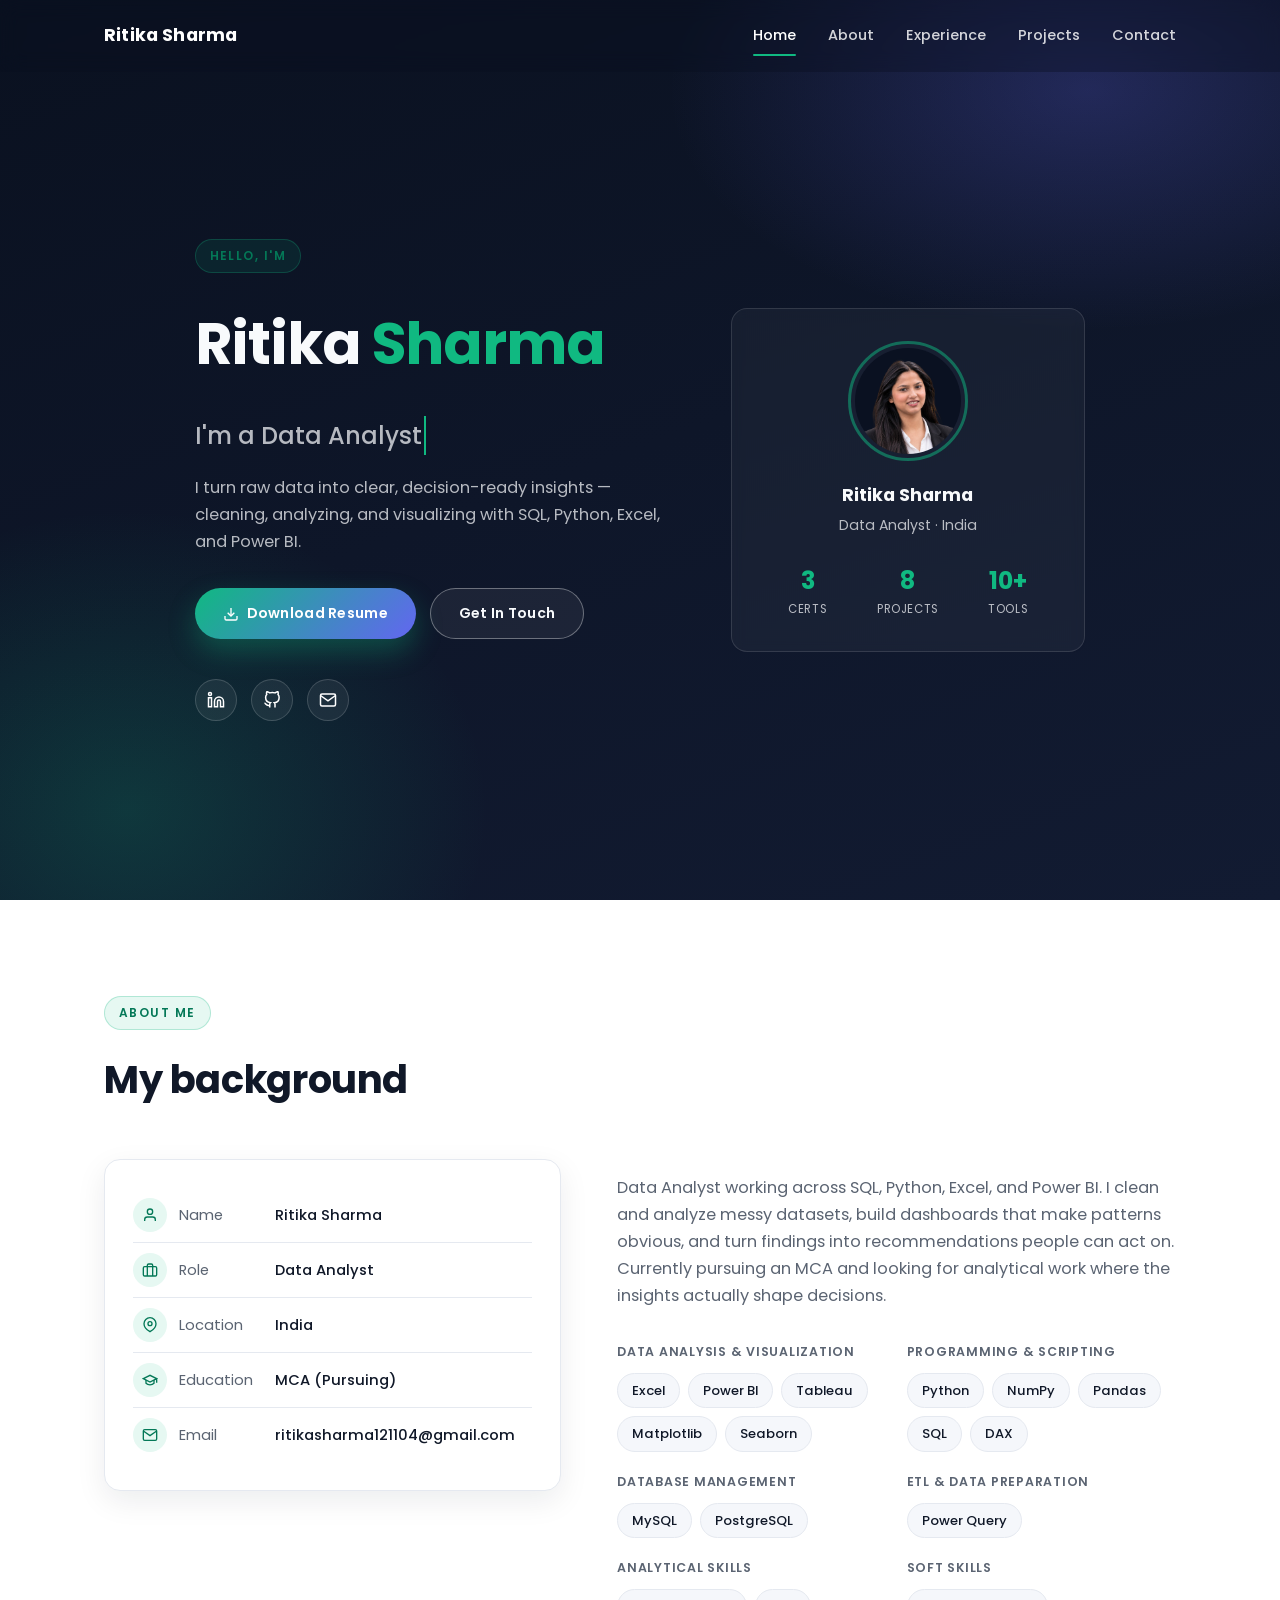
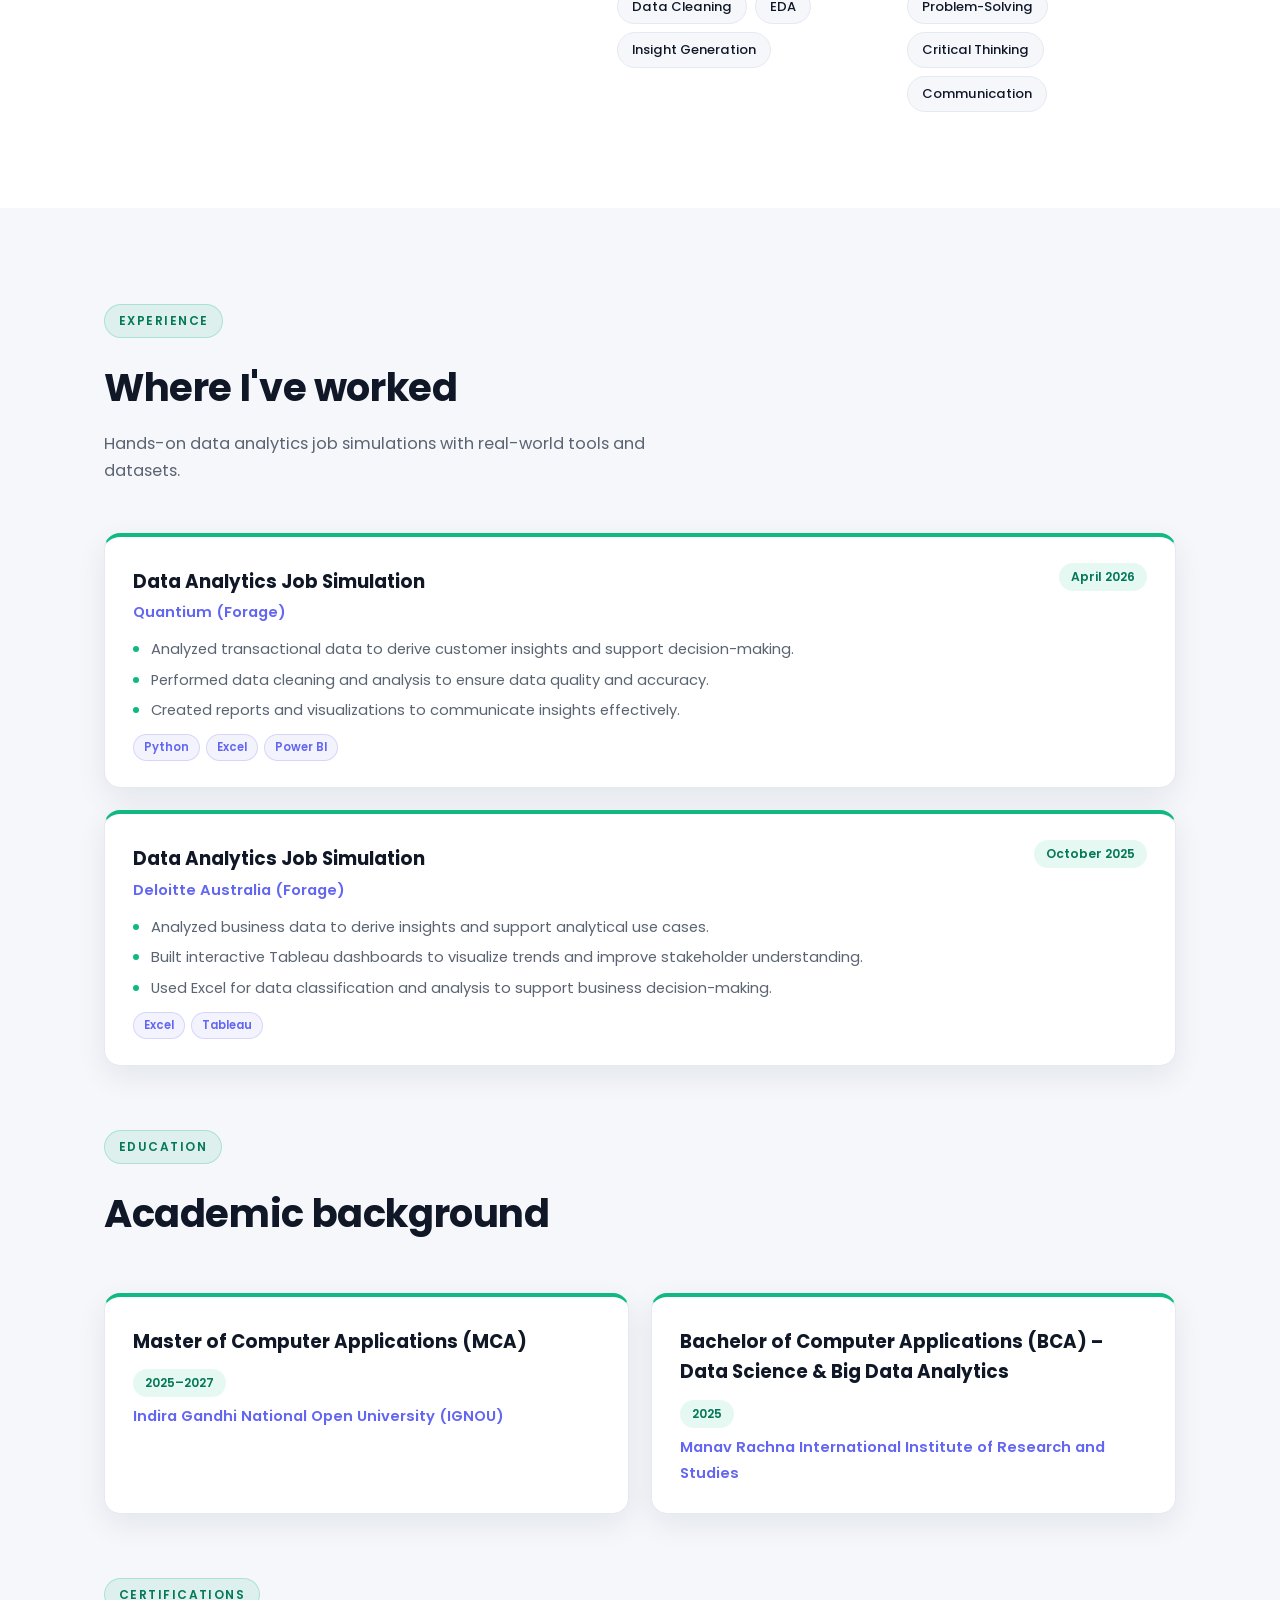
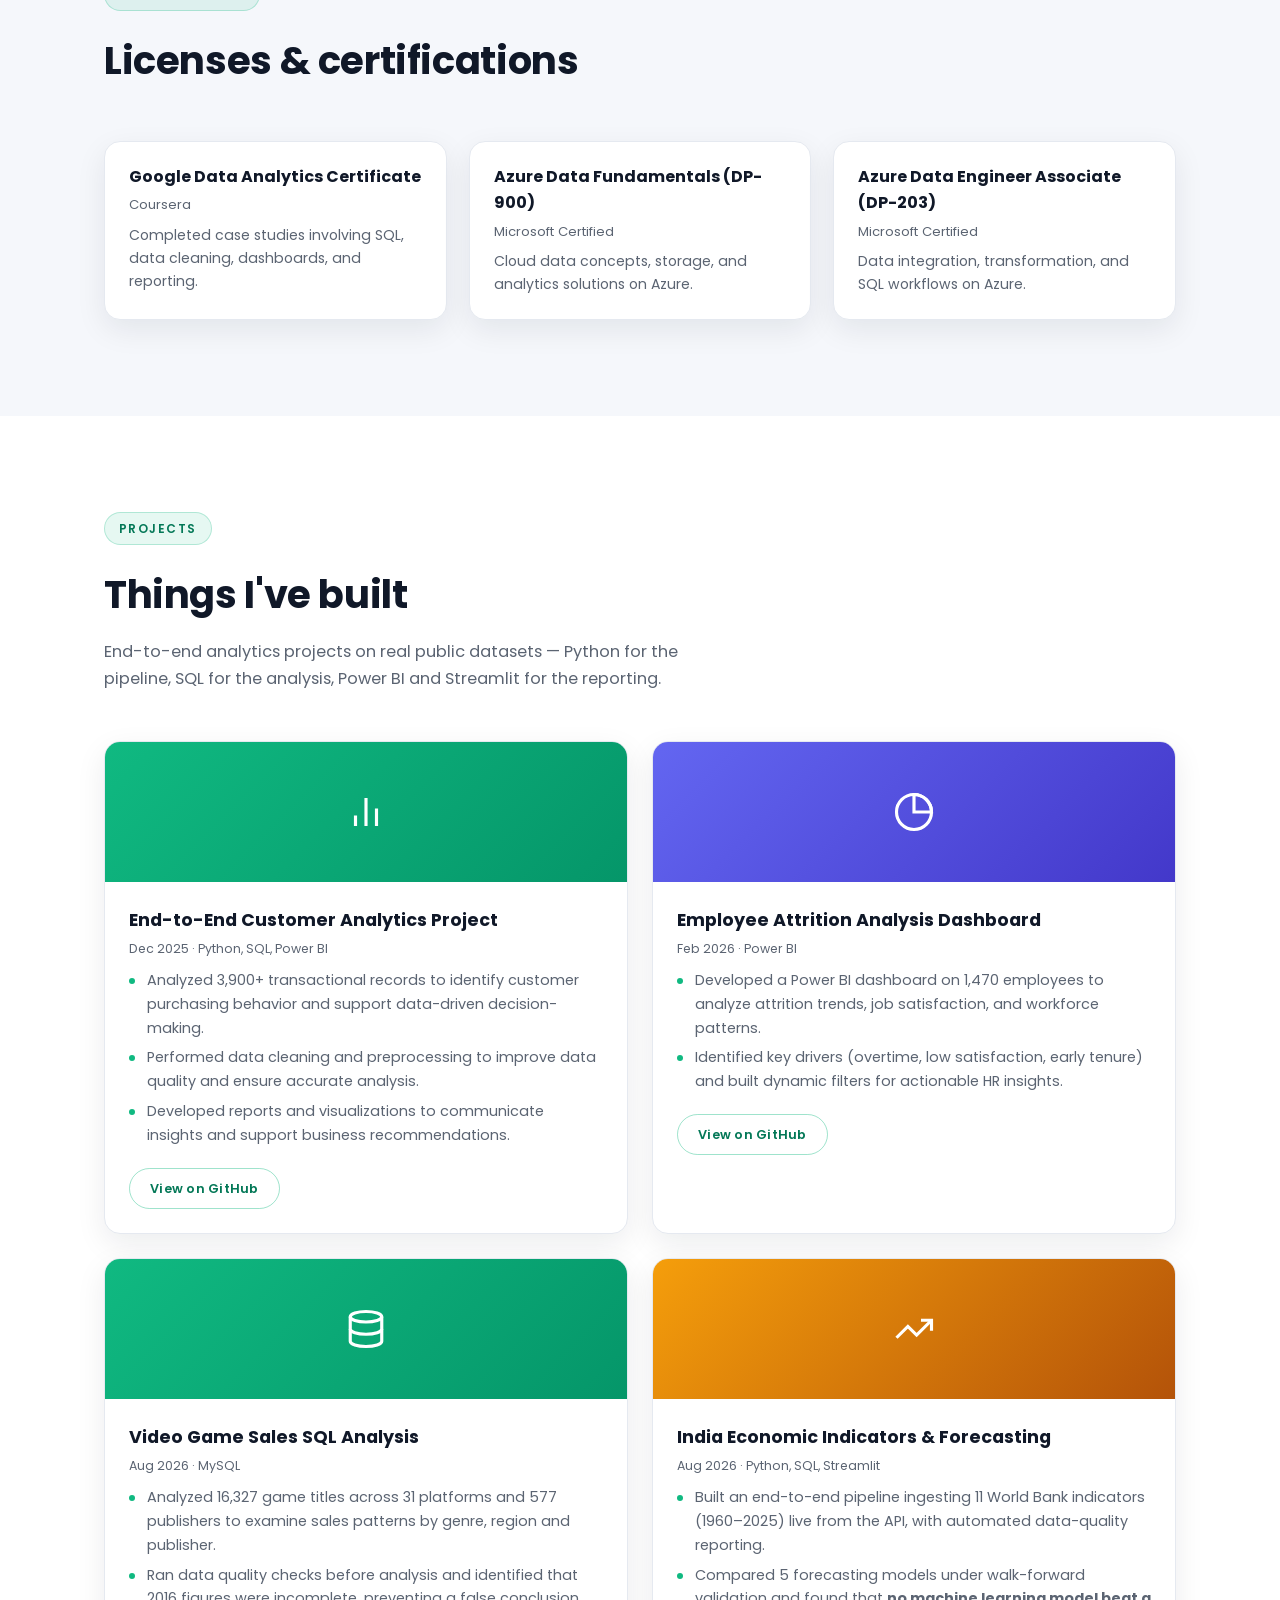
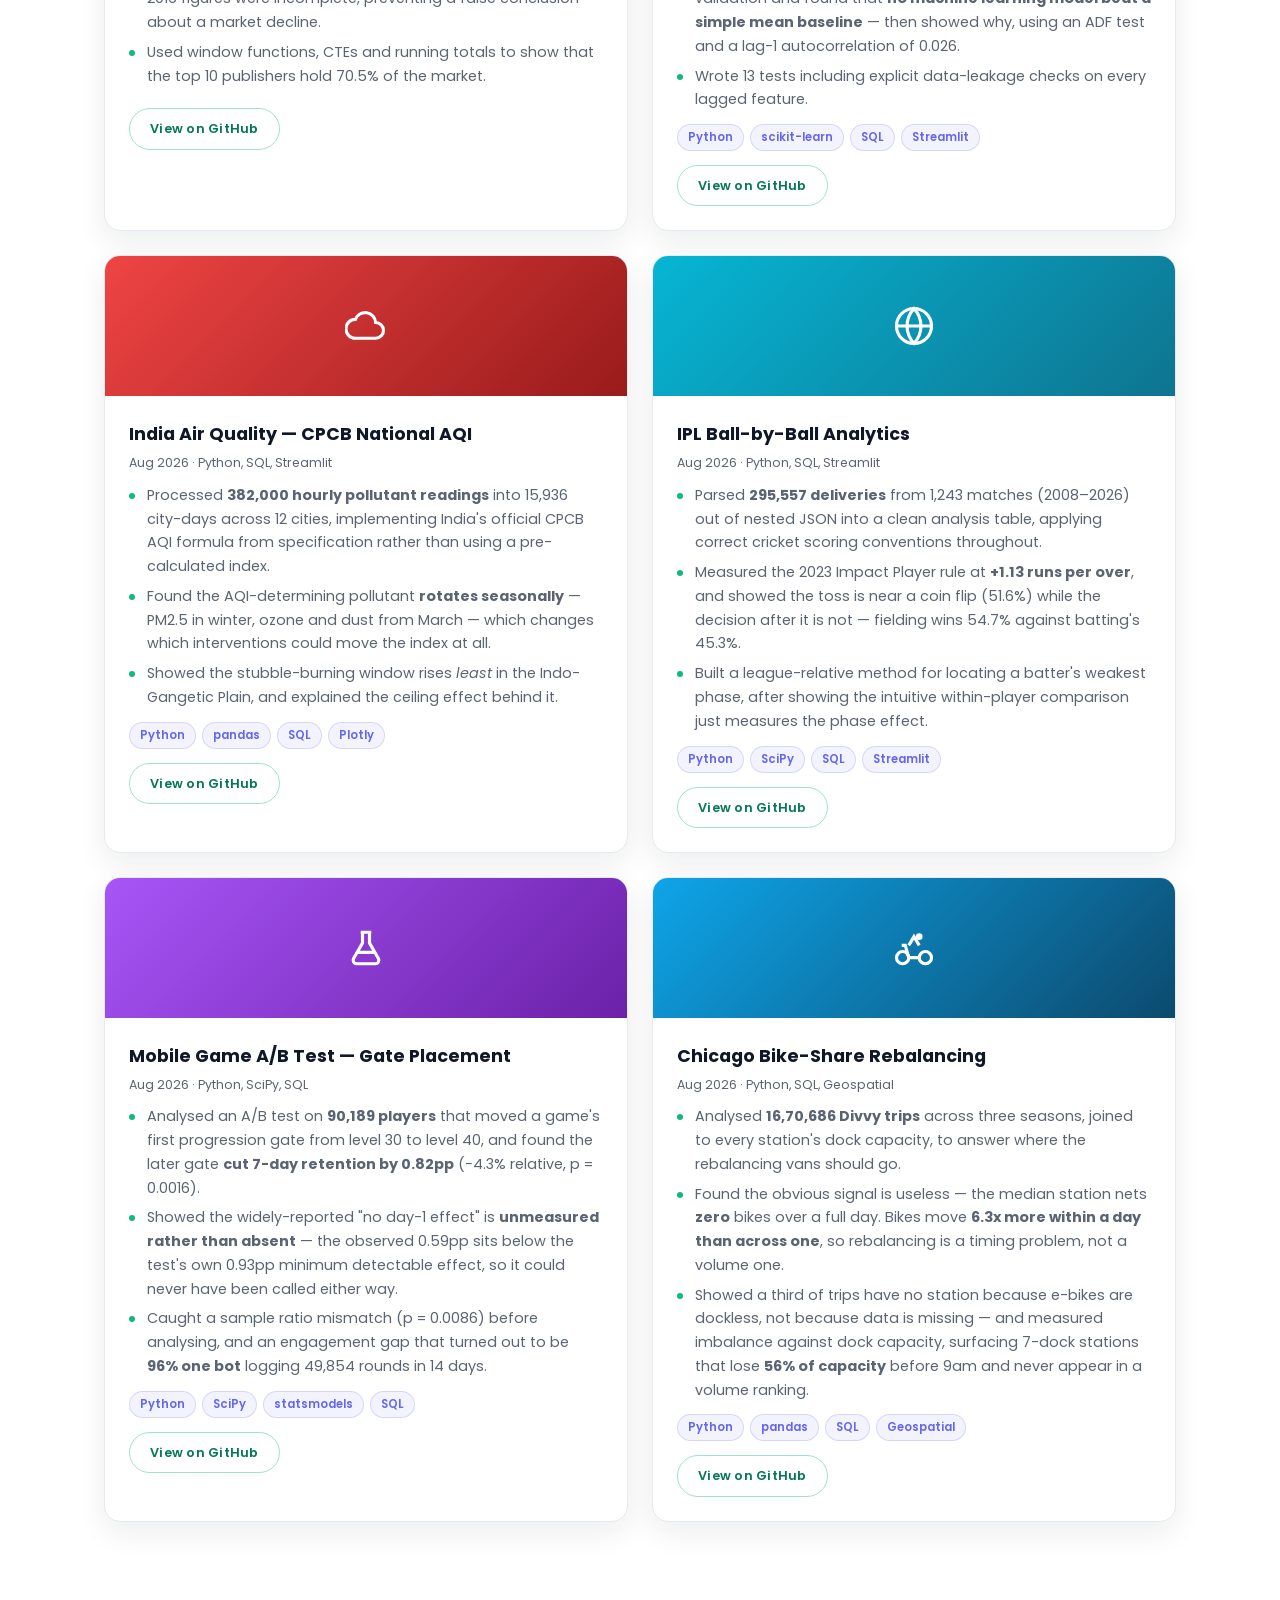
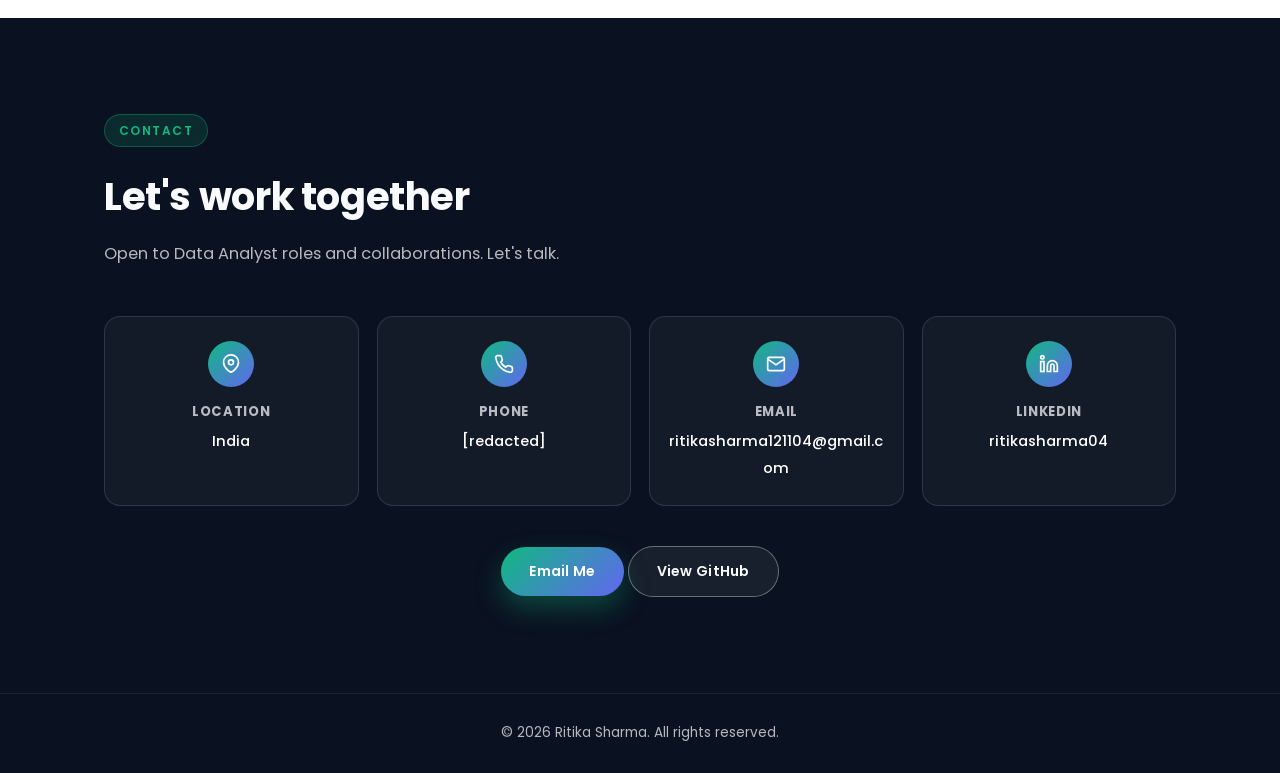
==== index.html @ 97f023b7 "Add A/B test and bike-share projects to the portfolio Adds project cards for the Cookie Cats gate A/" ====
<!DOCTYPE html>
<html lang="en">
<head>
  <meta charset="utf-8">
  <title>Ritika Sharma — Data Analyst</title>
  <meta name="viewport" content="width=device-width, initial-scale=1">
  <meta name="description" content="Ritika Sharma — Data Analyst working across SQL, Python, Power BI, DAX, and Excel. Turning raw data into decision-ready insights.">
  <link rel="preconnect" href="https://fonts.googleapis.com">
  <link href="https://fonts.googleapis.com/css?family=Poppins:400,500,600,700,800" rel="stylesheet">
  <link rel="stylesheet" href="css/main.css?v=4">
</head>
<body>

  <nav id="nav">
    <div class="wrap">
      <a href="#hero" class="logo">Ritika Sharma</a>
      <div class="nav-links">
        <a href="#hero">Home</a>
        <a href="#about">About</a>
        <a href="#experience">Experience</a>
        <a href="#projects">Projects</a>
        <a href="#contact">Contact</a>
      </div>
      <button class="nav-toggle" id="navToggle" aria-label="Toggle menu">
        <span></span><span></span><span></span>
      </button>
    </div>
  </nav>

  <main>
    <section id="hero">
      <div class="wrap hero-grid">
        <div>
          <span class="eyebrow">Hello, I'm</span>
          <h1 class="hero-name">Ritika <span>Sharma</span></h1>
          <p class="hero-role">I'm a <span id="heroRole">Data Analyst</span><span class="cursor">&nbsp;</span></p>
          <p class="hero-summary">I turn raw data into clear, decision-ready insights — cleaning, analyzing, and visualizing with SQL, Python, Excel, and Power BI.</p>
          <div class="hero-actions">
            <a href="Ritika_Sharma_Resume.pdf" class="btn btn-primary" download>
              <svg width="16" height="16" viewBox="0 0 24 24" fill="none" stroke="currentColor" stroke-width="2"><path d="M21 15v4a2 2 0 0 1-2 2H5a2 2 0 0 1-2-2v-4"/><polyline points="7 10 12 15 17 10"/><line x1="12" y1="15" x2="12" y2="3"/></svg>
              Download Resume
            </a>
            <a href="#contact" class="btn btn-ghost">Get In Touch</a>
          </div>
          <div class="hero-social">
            <a href="https://www.linkedin.com/in/ritikasharma04/" aria-label="LinkedIn" target="_blank" rel="noopener">
              <svg viewBox="0 0 24 24" fill="none" stroke="currentColor" stroke-width="2"><path d="M16 8a6 6 0 0 1 6 6v7h-4v-7a2 2 0 0 0-2-2 2 2 0 0 0-2 2v7h-4v-7a6 6 0 0 1 6-6z"/><rect x="2" y="9" width="4" height="12"/><circle cx="4" cy="4" r="2"/></svg>
            </a>
            <a href="https://github.com/Ritikasharma2004" aria-label="GitHub" target="_blank" rel="noopener">
              <svg viewBox="0 0 24 24" fill="none" stroke="currentColor" stroke-width="2"><path d="M9 19c-5 1.5-5-2.5-7-3m14 6v-3.87a3.37 3.37 0 0 0-.94-2.61c3.14-.35 6.44-1.54 6.44-7A5.44 5.44 0 0 0 20 4.77 5.07 5.07 0 0 0 19.91 1S18.73.65 16 2.48a13.38 13.38 0 0 0-7 0C6.27.65 5.09 1 5.09 1A5.07 5.07 0 0 0 5 4.77a5.44 5.44 0 0 0-1.5 3.78c0 5.42 3.3 6.61 6.44 7A3.37 3.37 0 0 0 9 18.13V22"/></svg>
            </a>
            <a href="mailto:ritikasharma121104@gmail.com" aria-label="Email">
              <svg viewBox="0 0 24 24" fill="none" stroke="currentColor" stroke-width="2"><path d="M4 4h16v16H4z" opacity="0"/><path d="M22 6c0-1.1-.9-2-2-2H4a2 2 0 0 0-2 2v12a2 2 0 0 0 2 2h16a2 2 0 0 0 2-2V6z"/><polyline points="22,6 12,13 2,6"/></svg>
            </a>
          </div>
        </div>

        <div class="hero-card reveal">
          <img src="images/ritika-profile.jpg" alt="Ritika Sharma" class="hero-avatar">
          <div style="text-align:center">
            <div style="font-weight:700; font-size:1.1rem">Ritika Sharma</div>
            <div style="color:var(--text-on-dark-muted); font-size:0.88rem; margin-top:4px">Data Analyst · India</div>
          </div>
          <div class="hero-stats">
            <div>
              <div class="num" data-count="3">0</div>
              <div class="label">Certs</div>
            </div>
            <div>
              <div class="num" data-count="8">0</div>
              <div class="label">Projects</div>
            </div>
            <div>
              <div class="num" data-count="10" data-suffix="+">0</div>
              <div class="label">Tools</div>
            </div>
          </div>
        </div>
      </div>
    </section>

    <section id="about">
      <div class="wrap">
        <div class="section-head reveal">
          <span class="eyebrow">About Me</span>
          <h2>My background</h2>
        </div>
        <div class="about-grid">
          <div class="about-card reveal">
            <div class="row">
              <span class="ico"><svg viewBox="0 0 24 24" fill="none" stroke="currentColor" stroke-width="2"><path d="M20 21v-2a4 4 0 0 0-4-4H8a4 4 0 0 0-4 4v2"/><circle cx="12" cy="7" r="4"/></svg></span>
              <span class="k">Name</span><span class="v">Ritika Sharma</span>
            </div>
            <div class="row">
              <span class="ico"><svg viewBox="0 0 24 24" fill="none" stroke="currentColor" stroke-width="2"><rect x="2" y="7" width="20" height="14" rx="2"/><path d="M16 21V5a2 2 0 0 0-2-2h-4a2 2 0 0 0-2 2v16"/></svg></span>
              <span class="k">Role</span><span class="v">Data Analyst</span>
            </div>
            <div class="row">
              <span class="ico"><svg viewBox="0 0 24 24" fill="none" stroke="currentColor" stroke-width="2"><path d="M21 10c0 7-9 12-9 12s-9-5-9-12a9 9 0 0 1 18 0z"/><circle cx="12" cy="10" r="3"/></svg></span>
              <span class="k">Location</span><span class="v">India</span>
            </div>
            <div class="row">
              <span class="ico"><svg viewBox="0 0 24 24" fill="none" stroke="currentColor" stroke-width="2"><path d="M22 10v6M2 10l10-5 10 5-10 5z"/><path d="M6 12v5c3 3 9 3 12 0v-5"/></svg></span>
              <span class="k">Education</span><span class="v">MCA (Pursuing)</span>
            </div>
            <div class="row">
              <span class="ico"><svg viewBox="0 0 24 24" fill="none" stroke="currentColor" stroke-width="2"><path d="M22 6c0-1.1-.9-2-2-2H4a2 2 0 0 0-2 2v12a2 2 0 0 0 2 2h16a2 2 0 0 0 2-2V6z"/><polyline points="22,6 12,13 2,6"/></svg></span>
              <span class="k">Email</span><span class="v">ritikasharma121104@gmail.com</span>
            </div>
          </div>

          <div class="reveal">
            <p class="about-bio">Data Analyst working across SQL, Python, Excel, and Power BI. I clean and analyze messy datasets, build dashboards that make patterns obvious, and turn findings into recommendations people can act on. Currently pursuing an MCA and looking for analytical work where the insights actually shape decisions.</p>

            <div class="skill-groups">
              <div class="skill-group">
                <h4>Data Analysis & Visualization</h4>
                <div class="chip-row">
                  <span class="chip">Excel</span><span class="chip">Power BI</span><span class="chip">Tableau</span><span class="chip">Matplotlib</span><span class="chip">Seaborn</span>
                </div>
              </div>
              <div class="skill-group">
                <h4>Programming & Scripting</h4>
                <div class="chip-row">
                  <span class="chip">Python</span><span class="chip">NumPy</span><span class="chip">Pandas</span><span class="chip">SQL</span><span class="chip">DAX</span>
                </div>
              </div>
              <div class="skill-group">
                <h4>Database Management</h4>
                <div class="chip-row">
                  <span class="chip">MySQL</span><span class="chip">PostgreSQL</span>
                </div>
              </div>
              <div class="skill-group">
                <h4>ETL & Data Preparation</h4>
                <div class="chip-row">
                  <span class="chip">Power Query</span>
                </div>
              </div>
              <div class="skill-group">
                <h4>Analytical Skills</h4>
                <div class="chip-row">
                  <span class="chip">Data Cleaning</span><span class="chip">EDA</span><span class="chip">Insight Generation</span>
                </div>
              </div>
              <div class="skill-group">
                <h4>Soft Skills</h4>
                <div class="chip-row">
                  <span class="chip">Problem-Solving</span><span class="chip">Critical Thinking</span><span class="chip">Communication</span>
                </div>
              </div>
            </div>
          </div>
        </div>
      </div>
    </section>

    <section id="experience" class="section-alt">
      <div class="wrap">
        <div class="section-head reveal">
          <span class="eyebrow">Experience</span>
          <h2>Where I've worked</h2>
          <p>Hands-on data analytics job simulations with real-world tools and datasets.</p>
        </div>
        <div class="timeline">
          <div class="tl-card reveal">
            <div class="tl-top">
              <div>
                <h3>Data Analytics Job Simulation</h3>
                <span class="org">Quantium (Forage)</span>
              </div>
              <span class="tl-date">April 2026</span>
            </div>
            <ul>
              <li>Analyzed transactional data to derive customer insights and support decision-making.</li>
              <li>Performed data cleaning and analysis to ensure data quality and accuracy.</li>
              <li>Created reports and visualizations to communicate insights effectively.</li>
            </ul>
            <div class="tag-row"><span class="tag">Python</span><span class="tag">Excel</span><span class="tag">Power BI</span></div>
          </div>

          <div class="tl-card reveal">
            <div class="tl-top">
              <div>
                <h3>Data Analytics Job Simulation</h3>
                <span class="org">Deloitte Australia (Forage)</span>
              </div>
              <span class="tl-date">October 2025</span>
            </div>
            <ul>
              <li>Analyzed business data to derive insights and support analytical use cases.</li>
              <li>Built interactive Tableau dashboards to visualize trends and improve stakeholder understanding.</li>
              <li>Used Excel for data classification and analysis to support business decision-making.</li>
            </ul>
            <div class="tag-row"><span class="tag">Excel</span><span class="tag">Tableau</span></div>
          </div>
        </div>

        <div class="section-head reveal" style="margin-top:64px">
          <span class="eyebrow">Education</span>
          <h2>Academic background</h2>
        </div>
        <div class="two-col">
          <div class="tl-card reveal">
            <div class="tl-top">
              <h3>Master of Computer Applications (MCA)</h3>
              <span class="tl-date">2025–2027</span>
            </div>
            <span class="org">Indira Gandhi National Open University (IGNOU)</span>
          </div>
          <div class="tl-card reveal">
            <div class="tl-top">
              <h3>Bachelor of Computer Applications (BCA) – Data Science &amp; Big Data Analytics</h3>
              <span class="tl-date">2025</span>
            </div>
            <span class="org">Manav Rachna International Institute of Research and Studies</span>
          </div>
        </div>

        <div class="section-head reveal" style="margin-top:64px">
          <span class="eyebrow">Certifications</span>
          <h2>Licenses & certifications</h2>
        </div>
        <div class="two-col" style="grid-template-columns:repeat(3,1fr)">
          <div class="cert-card reveal">
            <h4>Google Data Analytics Certificate</h4>
            <span class="org">Coursera</span>
            <p>Completed case studies involving SQL, data cleaning, dashboards, and reporting.</p>
          </div>
          <div class="cert-card reveal">
            <h4>Azure Data Fundamentals (DP-900)</h4>
            <span class="org">Microsoft Certified</span>
            <p>Cloud data concepts, storage, and analytics solutions on Azure.</p>
          </div>
          <div class="cert-card reveal">
            <h4>Azure Data Engineer Associate (DP-203)</h4>
            <span class="org">Microsoft Certified</span>
            <p>Data integration, transformation, and SQL workflows on Azure.</p>
          </div>
        </div>
      </div>
    </section>

    <section id="projects">
      <div class="wrap">
        <div class="section-head reveal">
          <span class="eyebrow">Projects</span>
          <h2>Things I've built</h2>
          <p>End-to-end analytics projects on real public datasets — Python for the pipeline, SQL for the analysis, Power BI and Streamlit for the reporting.</p>
        </div>
        <div class="project-grid">
          <div class="project-card reveal">
            <div class="project-banner a">
              <svg viewBox="0 0 24 24" fill="none" stroke="currentColor" stroke-width="1.8"><line x1="18" y1="20" x2="18" y2="10"/><line x1="12" y1="20" x2="12" y2="4"/><line x1="6" y1="20" x2="6" y2="14"/></svg>
            </div>
            <div class="project-body">
              <h3>End-to-End Customer Analytics Project</h3>
              <span class="project-date">Dec 2025 · Python, SQL, Power BI</span>
              <ul>
                <li>Analyzed 3,900+ transactional records to identify customer purchasing behavior and support data-driven decision-making.</li>
                <li>Performed data cleaning and preprocessing to improve data quality and ensure accurate analysis.</li>
                <li>Developed reports and visualizations to communicate insights and support business recommendations.</li>
              </ul>
              <a href="https://github.com/Ritikasharma2004/customer_behavior_analysis" class="btn btn-outline" target="_blank" rel="noopener">View on GitHub</a>
            </div>
          </div>

          <div class="project-card reveal">
            <div class="project-banner b">
              <svg viewBox="0 0 24 24" fill="none" stroke="currentColor" stroke-width="1.8"><circle cx="12" cy="12" r="10"/><path d="M12 2a10 10 0 0 1 10 10H12z"/></svg>
            </div>
            <div class="project-body">
              <h3>Employee Attrition Analysis Dashboard</h3>
              <span class="project-date">Feb 2026 · Power BI</span>
              <ul>
                <li>Developed a Power BI dashboard on 1,470 employees to analyze attrition trends, job satisfaction, and workforce patterns.</li>
                <li>Identified key drivers (overtime, low satisfaction, early tenure) and built dynamic filters for actionable HR insights.</li>
              </ul>
              <a href="https://github.com/Ritikasharma2004" class="btn btn-outline" target="_blank" rel="noopener">View on GitHub</a>
            </div>
          </div>

          <div class="project-card reveal">
            <div class="project-banner a">
              <svg viewBox="0 0 24 24" fill="none" stroke="currentColor" stroke-width="1.8"><ellipse cx="12" cy="5" rx="9" ry="3"/><path d="M21 12c0 1.66-4 3-9 3s-9-1.34-9-3"/><path d="M3 5v14c0 1.66 4 3 9 3s9-1.34 9-3V5"/></svg>
            </div>
            <div class="project-body">
              <h3>Video Game Sales SQL Analysis</h3>
              <span class="project-date">Aug 2026 · MySQL</span>
              <ul>
                <li>Analyzed 16,327 game titles across 31 platforms and 577 publishers to examine sales patterns by genre, region and publisher.</li>
                <li>Ran data quality checks before analysis and identified that 2016 figures were incomplete, preventing a false conclusion about a market decline.</li>
                <li>Used window functions, CTEs and running totals to show that the top 10 publishers hold 70.5% of the market.</li>
              </ul>
              <a href="https://github.com/Ritikasharma2004/vgsales-sql-analysis" class="btn btn-outline" target="_blank" rel="noopener">View on GitHub</a>
            </div>
          </div>

          <div class="project-card reveal">
            <div class="project-banner c">
              <svg viewBox="0 0 24 24" fill="none" stroke="currentColor" stroke-width="1.8"><polyline points="22 7 13.5 15.5 8.5 10.5 2 17"/><polyline points="16 7 22 7 22 13"/></svg>
            </div>
            <div class="project-body">
              <h3>India Economic Indicators &amp; Forecasting</h3>
              <span class="project-date">Aug 2026 · Python, SQL, Streamlit</span>
              <ul>
                <li>Built an end-to-end pipeline ingesting 11 World Bank indicators (1960–2025) live from the API, with automated data-quality reporting.</li>
                <li>Compared 5 forecasting models under walk-forward validation and found that <strong>no machine learning model beat a simple mean baseline</strong> — then showed why, using an ADF test and a lag-1 autocorrelation of 0.026.</li>
                <li>Wrote 13 tests including explicit data-leakage checks on every lagged feature.</li>
              </ul>
              <div class="tag-row"><span class="tag">Python</span><span class="tag">scikit-learn</span><span class="tag">SQL</span><span class="tag">Streamlit</span></div>
              <a href="https://github.com/Ritikasharma2004/india-economic-indicators" class="btn btn-outline" target="_blank" rel="noopener">View on GitHub</a>
            </div>
          </div>

          <div class="project-card reveal">
            <div class="project-banner d">
              <svg viewBox="0 0 24 24" fill="none" stroke="currentColor" stroke-width="1.8"><path d="M17.5 19a4.5 4.5 0 0 0 0-9 6 6 0 0 0-11.6-1.8A4 4 0 0 0 6 19z"/><line x1="8" y1="22" x2="8" y2="22.01"/><line x1="12" y1="22" x2="12" y2="22.01"/><line x1="16" y1="22" x2="16" y2="22.01"/></svg>
            </div>
            <div class="project-body">
              <h3>India Air Quality — CPCB National AQI</h3>
              <span class="project-date">Aug 2026 · Python, SQL, Streamlit</span>
              <ul>
                <li>Processed <strong>382,000 hourly pollutant readings</strong> into 15,936 city-days across 12 cities, implementing India's official CPCB AQI formula from specification rather than using a pre-calculated index.</li>
                <li>Found the AQI-determining pollutant <strong>rotates seasonally</strong> — PM2.5 in winter, ozone and dust from March — which changes which interventions could move the index at all.</li>
                <li>Showed the stubble-burning window rises <em>least</em> in the Indo-Gangetic Plain, and explained the ceiling effect behind it.</li>
              </ul>
              <div class="tag-row"><span class="tag">Python</span><span class="tag">pandas</span><span class="tag">SQL</span><span class="tag">Plotly</span></div>
              <a href="https://github.com/Ritikasharma2004/india-air-quality" class="btn btn-outline" target="_blank" rel="noopener">View on GitHub</a>
            </div>
          </div>

          <div class="project-card reveal">
            <div class="project-banner e">
              <svg viewBox="0 0 24 24" fill="none" stroke="currentColor" stroke-width="1.8"><circle cx="12" cy="12" r="10"/><path d="M2 12h20M12 2a15.3 15.3 0 0 1 4 10 15.3 15.3 0 0 1-4 10 15.3 15.3 0 0 1-4-10 15.3 15.3 0 0 1 4-10z"/></svg>
            </div>
            <div class="project-body">
              <h3>IPL Ball-by-Ball Analytics</h3>
              <span class="project-date">Aug 2026 · Python, SQL, Streamlit</span>
              <ul>
                <li>Parsed <strong>295,557 deliveries</strong> from 1,243 matches (2008–2026) out of nested JSON into a clean analysis table, applying correct cricket scoring conventions throughout.</li>
                <li>Measured the 2023 Impact Player rule at <strong>+1.13 runs per over</strong>, and showed the toss is near a coin flip (51.6%) while the decision after it is not — fielding wins 54.7% against batting's 45.3%.</li>
                <li>Built a league-relative method for locating a batter's weakest phase, after showing the intuitive within-player comparison just measures the phase effect.</li>
              </ul>
              <div class="tag-row"><span class="tag">Python</span><span class="tag">SciPy</span><span class="tag">SQL</span><span class="tag">Streamlit</span></div>
              <a href="https://github.com/Ritikasharma2004/ipl-analytics" class="btn btn-outline" target="_blank" rel="noopener">View on GitHub</a>
            </div>
          </div>

          <div class="project-card reveal">
            <div class="project-banner f">
              <svg viewBox="0 0 24 24" fill="none" stroke="currentColor" stroke-width="1.8"><path d="M9 3h6"/><path d="M10 3v6.2L4.9 18a2 2 0 0 0 1.7 3h10.8a2 2 0 0 0 1.7-3L14 9.2V3"/><path d="M7.2 14.5h9.6"/></svg>
            </div>
            <div class="project-body">
              <h3>Mobile Game A/B Test — Gate Placement</h3>
              <span class="project-date">Aug 2026 · Python, SciPy, SQL</span>
              <ul>
                <li>Analysed an A/B test on <strong>90,189 players</strong> that moved a game's first progression gate from level 30 to level 40, and found the later gate <strong>cut 7-day retention by 0.82pp</strong> (−4.3% relative, p = 0.0016).</li>
                <li>Showed the widely-reported "no day-1 effect" is <strong>unmeasured rather than absent</strong> — the observed 0.59pp sits below the test's own 0.93pp minimum detectable effect, so it could never have been called either way.</li>
                <li>Caught a sample ratio mismatch (p = 0.0086) before analysing, and an engagement gap that turned out to be <strong>96% one bot</strong> logging 49,854 rounds in 14 days.</li>
              </ul>
              <div class="tag-row"><span class="tag">Python</span><span class="tag">SciPy</span><span class="tag">statsmodels</span><span class="tag">SQL</span></div>
              <a href="https://github.com/Ritikasharma2004/mobile-game-ab-test" class="btn btn-outline" target="_blank" rel="noopener">View on GitHub</a>
            </div>
          </div>

          <div class="project-card reveal">
            <div class="project-banner g">
              <svg viewBox="0 0 24 24" fill="none" stroke="currentColor" stroke-width="1.8"><circle cx="5.5" cy="17.5" r="3.5"/><circle cx="18.5" cy="17.5" r="3.5"/><path d="M15 17.5h-6l-2-7h-2"/><path d="M9 10.5l3-5 3 5"/><circle cx="15" cy="5.5" r="1"/></svg>
            </div>
            <div class="project-body">
              <h3>Chicago Bike-Share Rebalancing</h3>
              <span class="project-date">Aug 2026 &middot; Python, SQL, Geospatial</span>
              <ul>
                <li>Analysed <strong>16,70,686 Divvy trips</strong> across three seasons, joined to every station's dock capacity, to answer where the rebalancing vans should go.</li>
                <li>Found the obvious signal is useless — the median station nets <strong>zero</strong> bikes over a full day. Bikes move <strong>6.3x more within a day than across one</strong>, so rebalancing is a timing problem, not a volume one.</li>
                <li>Showed a third of trips have no station because e-bikes are dockless, not because data is missing — and measured imbalance against dock capacity, surfacing 7-dock stations that lose <strong>56% of capacity</strong> before 9am and never appear in a volume ranking.</li>
              </ul>
              <div class="tag-row"><span class="tag">Python</span><span class="tag">pandas</span><span class="tag">SQL</span><span class="tag">Geospatial</span></div>
              <a href="https://github.com/Ritikasharma2004/chicago-bike-rebalancing" class="btn btn-outline" target="_blank" rel="noopener">View on GitHub</a>
            </div>
          </div>
        </div>
      </div>
    </section>

    <section id="contact">
      <div class="wrap">
        <div class="section-head reveal">
          <span class="eyebrow">Contact</span>
          <h2>Let's work together</h2>
          <p>Open to Data Analyst roles and collaborations. Let's talk.</p>
        </div>
        <div class="contact-grid">
          <div class="contact-card reveal">
            <div class="ico"><svg viewBox="0 0 24 24" fill="none" stroke="currentColor" stroke-width="2"><path d="M21 10c0 7-9 12-9 12s-9-5-9-12a9 9 0 0 1 18 0z"/><circle cx="12" cy="10" r="3"/></svg></div>
            <h4>Location</h4>
            <span class="val">India</span>
          </div>
          <div class="contact-card reveal">
            <div class="ico"><svg viewBox="0 0 24 24" fill="none" stroke="currentColor" stroke-width="2"><path d="M22 16.92v3a2 2 0 0 1-2.18 2 19.79 19.79 0 0 1-8.63-3.07 19.5 19.5 0 0 1-6-6 19.79 19.79 0 0 1-3.07-8.67A2 2 0 0 1 4.11 2h3a2 2 0 0 1 2 1.72c.127.96.361 1.903.7 2.81a2 2 0 0 1-.45 2.11L8.09 9.91a16 16 0 0 0 6 6l1.27-1.27a2 2 0 0 1 2.11-.45c.907.339 1.85.573 2.81.7A2 2 0 0 1 22 16.92z"/></svg></div>
            <h4>Phone</h4>
            <a href="mailto:ritikasharma121104@gmail.com" class="val">[redacted]</a>
          </div>
          <div class="contact-card reveal">
            <div class="ico"><svg viewBox="0 0 24 24" fill="none" stroke="currentColor" stroke-width="2"><path d="M22 6c0-1.1-.9-2-2-2H4a2 2 0 0 0-2 2v12a2 2 0 0 0 2 2h16a2 2 0 0 0 2-2V6z"/><polyline points="22,6 12,13 2,6"/></svg></div>
            <h4>Email</h4>
            <a href="mailto:ritikasharma121104@gmail.com" class="val">ritikasharma121104@gmail.com</a>
          </div>
          <div class="contact-card reveal">
            <div class="ico"><svg viewBox="0 0 24 24" fill="none" stroke="currentColor" stroke-width="2"><path d="M16 8a6 6 0 0 1 6 6v7h-4v-7a2 2 0 0 0-2-2 2 2 0 0 0-2 2v7h-4v-7a6 6 0 0 1 6-6z"/><rect x="2" y="9" width="4" height="12"/><circle cx="4" cy="4" r="2"/></svg></div>
            <h4>LinkedIn</h4>
            <a href="https://www.linkedin.com/in/ritikasharma04/" class="val" target="_blank" rel="noopener">ritikasharma04</a>
          </div>
        </div>
        <div class="contact-cta reveal">
          <a href="mailto:ritikasharma121104@gmail.com" class="btn btn-primary">Email Me</a>
          <a href="https://github.com/Ritikasharma2004" class="btn btn-ghost" target="_blank" rel="noopener">View GitHub</a>
        </div>
      </div>
    </section>
  </main>

  <footer>
    <div class="wrap">© <span id="year"></span> Ritika Sharma. All rights reserved.</div>
  </footer>

  <script>document.getElementById('year').textContent = new Date().getFullYear();</script>
  <script src="js/site.js?v=4"></script>
</body>
</html>
---- css/main.css ----
/* Ritika Sharma — Portfolio (new build) */

:root {
  --bg: #ffffff;
  --bg-alt: #f5f7fb;
  --bg-dark: #0a1120;
  --bg-dark-2: #121b32;
  --text: #101828;
  --text-muted: #5b6472;
  --text-on-dark: #f8fafc;
  --text-on-dark-muted: rgba(248, 250, 252, 0.72);
  --accent: #10b981;
  --accent-ink: #047857;
  --accent-2: #6366f1;
  --border: #e5e9f0;
  --border-dark: rgba(248, 250, 252, 0.12);
  --radius: 16px;
  --shadow: 0 10px 30px rgba(16, 24, 40, 0.08);
  --shadow-lg: 0 20px 50px rgba(16, 24, 40, 0.14);
  --maxw: 1120px;
}

* { box-sizing: border-box; }

html { scroll-behavior: smooth; }

body {
  margin: 0;
  font-family: 'Poppins', 'Segoe UI', sans-serif;
  color: var(--text);
  background: var(--bg);
  line-height: 1.65;
  -webkit-font-smoothing: antialiased;
}

img { max-width: 100%; display: block; }

a { color: inherit; text-decoration: none; }

ul { margin: 0; padding: 0; list-style: none; }

.wrap {
  max-width: var(--maxw);
  margin: 0 auto;
  padding: 0 24px;
}

section { padding: 96px 0; }

.section-alt { background: var(--bg-alt); }

.eyebrow {
  display: inline-block;
  font-size: 0.75rem;
  font-weight: 600;
  letter-spacing: 0.12em;
  text-transform: uppercase;
  color: var(--accent-ink);
  background: rgba(16, 185, 129, 0.1);
  border: 1px solid rgba(16, 185, 129, 0.25);
  padding: 6px 14px;
  border-radius: 50px;
  margin-bottom: 18px;
}

.section-head {
  max-width: 620px;
  margin-bottom: 48px;
}
.section-head h2 {
  font-size: clamp(1.8rem, 3vw, 2.4rem);
  font-weight: 700;
  margin: 0 0 12px;
  letter-spacing: -0.01em;
}
.section-head p {
  color: var(--text-muted);
  margin: 0;
  font-size: 1.02rem;
}

/* ---------- Buttons ---------- */

.btn {
  display: inline-flex;
  align-items: center;
  gap: 8px;
  padding: 13px 28px;
  border-radius: 50px;
  font-weight: 600;
  font-size: 0.88rem;
  letter-spacing: 0.02em;
  border: none;
  cursor: pointer;
  transition: transform 0.2s ease, box-shadow 0.2s ease, background 0.2s ease;
}
.btn-primary {
  background: linear-gradient(135deg, var(--accent), var(--accent-2));
  color: #fff;
  box-shadow: 0 12px 28px rgba(16, 185, 129, 0.32);
}
.btn-primary:hover { transform: translateY(-3px); box-shadow: 0 16px 34px rgba(16, 185, 129, 0.42); }

.btn-ghost {
  background: rgba(255, 255, 255, 0.06);
  color: var(--text-on-dark);
  border: 1.5px solid rgba(255, 255, 255, 0.35);
}
.btn-ghost:hover { background: rgba(255, 255, 255, 0.14); transform: translateY(-3px); }

.btn-outline {
  background: transparent;
  color: var(--accent-ink);
  border: 1.5px solid rgba(16, 185, 129, 0.4);
}
.btn-outline:hover { background: rgba(16, 185, 129, 0.08); transform: translateY(-3px); }

/* ---------- Nav ---------- */

#nav {
  position: fixed;
  top: 0; left: 0; right: 0;
  z-index: 100;
  background: rgba(10, 17, 32, 0.35);
  backdrop-filter: blur(10px);
  transition: background 0.3s ease, box-shadow 0.3s ease, padding 0.3s ease;
  padding: 20px 0;
}
#nav.scrolled {
  background: rgba(10, 17, 32, 0.92);
  box-shadow: 0 6px 24px rgba(0,0,0,0.25);
  padding: 12px 0;
}
#nav .wrap {
  display: flex;
  align-items: center;
  justify-content: space-between;
}
.logo {
  font-weight: 700;
  font-size: 1.1rem;
  color: #fff;
  letter-spacing: 0.01em;
}
.nav-links {
  display: flex;
  gap: 32px;
}
.nav-links a {
  color: rgba(255, 255, 255, 0.82);
  font-size: 0.9rem;
  font-weight: 500;
  position: relative;
  padding: 4px 0;
}
.nav-links a.active,
.nav-links a:hover { color: #fff; }
.nav-links a.active::after {
  content: "";
  position: absolute;
  left: 0; right: 0; bottom: -4px;
  height: 2px;
  background: var(--accent);
  border-radius: 2px;
}
.nav-toggle {
  display: none;
  flex-direction: column;
  gap: 5px;
  background: none;
  border: none;
  cursor: pointer;
  padding: 6px;
}
.nav-toggle span {
  width: 22px; height: 2px;
  background: #fff;
  border-radius: 2px;
}

/* ---------- Hero ---------- */

#hero {
  position: relative;
  min-height: 100vh;
  display: flex;
  align-items: center;
  padding: 140px 0 80px;
  background:
    radial-gradient(700px 400px at 85% 10%, rgba(99, 102, 241, 0.25), transparent 60%),
    radial-gradient(600px 500px at 10% 90%, rgba(16, 185, 129, 0.2), transparent 60%),
    linear-gradient(160deg, var(--bg-dark), var(--bg-dark-2));
  color: var(--text-on-dark);
  overflow: hidden;
}
.hero-grid {
  display: grid;
  grid-template-columns: 1.15fr 0.85fr;
  gap: 56px;
  align-items: center;
}
.hero-name {
  font-size: clamp(2.4rem, 5vw, 3.6rem);
  font-weight: 700;
  margin: 6px 0 8px;
  letter-spacing: -0.02em;
}
.hero-name span {
  color: var(--accent);
}
.hero-role {
  font-size: clamp(1.1rem, 2vw, 1.5rem);
  font-weight: 500;
  color: var(--text-on-dark-muted);
  min-height: 1.6em;
  margin-bottom: 20px;
}
.hero-role .cursor {
  display: inline-block;
  width: 2px;
  background: var(--accent);
  margin-left: 2px;
  animation: blink 1s steps(1) infinite;
}
@keyframes blink { 50% { opacity: 0; } }

.hero-summary {
  color: var(--text-on-dark-muted);
  max-width: 480px;
  margin-bottom: 32px;
  font-size: 1.02rem;
}
.hero-actions {
  display: flex;
  gap: 14px;
  flex-wrap: wrap;
  margin-bottom: 40px;
}
.hero-social {
  display: flex;
  gap: 14px;
}
.hero-social a {
  width: 42px; height: 42px;
  display: flex; align-items: center; justify-content: center;
  border-radius: 50%;
  background: rgba(255, 255, 255, 0.06);
  border: 1px solid rgba(255, 255, 255, 0.16);
  color: #fff;
  transition: all 0.2s ease;
}
.hero-social a:hover {
  background: var(--accent);
  border-color: var(--accent);
  transform: translateY(-3px);
}
.hero-social svg { width: 18px; height: 18px; }

.hero-card {
  background: rgba(255, 255, 255, 0.04);
  border: 1px solid rgba(255, 255, 255, 0.12);
  border-radius: var(--radius);
  padding: 32px;
  backdrop-filter: blur(6px);
}
.hero-avatar {
  width: 120px; height: 120px;
  border-radius: 50%;
  margin: 0 auto 20px;
  border: 3px solid rgba(16, 185, 129, 0.5);
  padding: 4px;
}
.hero-stats {
  display: grid;
  grid-template-columns: repeat(3, 1fr);
  gap: 12px;
  margin-top: 24px;
  text-align: center;
}
.hero-stats .num {
  font-size: 1.5rem;
  font-weight: 700;
  color: var(--accent);
}
.hero-stats .label {
  font-size: 0.72rem;
  color: var(--text-on-dark-muted);
  text-transform: uppercase;
  letter-spacing: 0.05em;
}

/* ---------- About ---------- */

.about-grid {
  display: grid;
  grid-template-columns: 0.9fr 1.1fr;
  gap: 56px;
  align-items: start;
}
.about-card {
  background: #fff;
  border: 1px solid var(--border);
  border-radius: var(--radius);
  padding: 28px;
  box-shadow: var(--shadow);
}
.about-card .row {
  display: flex;
  align-items: center;
  gap: 12px;
  padding: 10px 0;
  border-bottom: 1px solid var(--border);
  font-size: 0.92rem;
}
.about-card .row:last-child { border-bottom: none; }
.about-card .row .ico {
  width: 34px; height: 34px;
  border-radius: 50%;
  background: rgba(16, 185, 129, 0.1);
  display: flex; align-items: center; justify-content: center;
  flex-shrink: 0;
  color: var(--accent-ink);
}
.about-card .row .ico svg { width: 16px; height: 16px; }
.about-card .row .k { color: var(--text-muted); min-width: 84px; }
.about-card .row .v { font-weight: 500; word-break: break-word; }

.about-bio {
  color: var(--text-muted);
  font-size: 1.02rem;
  margin-bottom: 32px;
}

.skill-groups {
  display: grid;
  grid-template-columns: repeat(2, 1fr);
  gap: 20px;
}
.skill-group h4 {
  font-size: 0.78rem;
  text-transform: uppercase;
  letter-spacing: 0.06em;
  color: var(--text-muted);
  margin: 0 0 10px;
  font-weight: 600;
}
.chip-row {
  display: flex;
  flex-wrap: wrap;
  gap: 8px;
}
.chip {
  background: var(--bg-alt);
  border: 1px solid var(--border);
  color: var(--text);
  font-size: 0.82rem;
  font-weight: 500;
  padding: 6px 14px;
  border-radius: 50px;
}

/* ---------- Timeline (experience / education) ---------- */

.timeline {
  display: flex;
  flex-direction: column;
  gap: 22px;
}
.tl-card {
  background: #fff;
  border: 1px solid var(--border);
  border-top: 4px solid var(--accent);
  border-radius: var(--radius);
  padding: 26px 28px;
  box-shadow: var(--shadow);
  transition: transform 0.2s ease, box-shadow 0.2s ease;
}
.tl-card:hover { transform: translateY(-5px); box-shadow: var(--shadow-lg); }
.tl-top {
  display: flex;
  justify-content: space-between;
  align-items: flex-start;
  flex-wrap: wrap;
  gap: 10px;
  margin-bottom: 6px;
}
.tl-date {
  background: rgba(16, 185, 129, 0.1);
  color: var(--accent-ink);
  font-size: 0.76rem;
  font-weight: 600;
  padding: 4px 12px;
  border-radius: 50px;
}
.tl-card h3 { margin: 4px 0 2px; font-size: 1.15rem; font-weight: 700; }
.tl-card .org { color: var(--accent-2); font-weight: 600; font-size: 0.92rem; }
.tl-card ul { margin-top: 12px; }
.tl-card ul li {
  position: relative;
  padding-left: 18px;
  color: var(--text-muted);
  font-size: 0.92rem;
  margin-bottom: 6px;
}
.tl-card ul li::before {
  content: "";
  position: absolute;
  left: 0; top: 9px;
  width: 6px; height: 6px;
  border-radius: 50%;
  background: var(--accent);
}
.tag-row {
  display: flex;
  flex-wrap: wrap;
  gap: 6px;
  margin-top: 12px;
}
.tag {
  font-size: 0.72rem;
  font-weight: 600;
  color: var(--accent-2);
  background: rgba(99, 102, 241, 0.08);
  border: 1px solid rgba(99, 102, 241, 0.2);
  padding: 3px 10px;
  border-radius: 50px;
}

.two-col {
  display: grid;
  grid-template-columns: 1fr 1fr;
  gap: 22px;
}

.cert-card {
  background: #fff;
  border: 1px solid var(--border);
  border-radius: var(--radius);
  padding: 22px 24px;
  box-shadow: var(--shadow);
}
.cert-card h4 { margin: 0 0 4px; font-size: 1rem; font-weight: 700; }
.cert-card .org { color: var(--text-muted); font-size: 0.82rem; margin-bottom: 8px; display: block; }
.cert-card p { margin: 0; color: var(--text-muted); font-size: 0.88rem; }

/* ---------- Projects ---------- */

.project-grid {
  display: grid;
  grid-template-columns: repeat(2, 1fr);
  gap: 24px;
}
.project-card {
  background: #fff;
  border: 1px solid var(--border);
  border-radius: var(--radius);
  overflow: hidden;
  box-shadow: var(--shadow);
  transition: transform 0.2s ease, box-shadow 0.2s ease;
}
.project-card:hover { transform: translateY(-6px); box-shadow: var(--shadow-lg); }
.project-banner {
  height: 140px;
  display: flex;
  align-items: center;
  justify-content: center;
  color: #fff;
}
.project-banner svg { width: 42px; height: 42px; }
.project-banner.a { background: linear-gradient(135deg, #10b981, #059669); }
.project-banner.b { background: linear-gradient(135deg, #6366f1, #4338ca); }
.project-banner.c { background: linear-gradient(135deg, #f59e0b, #b45309); }
.project-banner.d { background: linear-gradient(135deg, #ef4444, #991b1b); }
.project-banner.e { background: linear-gradient(135deg, #06b6d4, #0e7490); }
.project-banner.f { background: linear-gradient(135deg, #a855f7, #6b21a8); }
.project-banner.g { background: linear-gradient(135deg, #0ea5e9, #0c4a6e); }
.project-body { padding: 24px; }
.project-body h3 { margin: 0 0 4px; font-size: 1.1rem; font-weight: 700; }
.project-date { font-size: 0.78rem; color: var(--text-muted); margin-bottom: 10px; display: block; }
.project-body ul li {
  position: relative;
  padding-left: 18px;
  color: var(--text-muted);
  font-size: 0.9rem;
  margin-bottom: 6px;
}
.project-body ul li::before {
  content: "";
  position: absolute;
  left: 0; top: 9px;
  width: 6px; height: 6px;
  border-radius: 50%;
  background: var(--accent);
}
.project-body .btn-outline { margin-top: 14px; padding: 9px 20px; font-size: 0.8rem; }

/* ---------- Contact ---------- */

#contact { background: var(--bg-dark); color: var(--text-on-dark); }
#contact .section-head p { color: var(--text-on-dark-muted); }
#contact .eyebrow { background: rgba(16,185,129,0.15); color: var(--accent); border-color: rgba(16,185,129,0.35); }

.contact-grid {
  display: grid;
  grid-template-columns: repeat(4, 1fr);
  gap: 18px;
  margin-bottom: 40px;
}
.contact-card {
  background: rgba(255, 255, 255, 0.04);
  border: 1px solid rgba(255, 255, 255, 0.12);
  border-radius: var(--radius);
  padding: 24px 18px;
  text-align: center;
  transition: transform 0.2s ease, background 0.2s ease;
}
.contact-card:hover { transform: translateY(-5px); background: rgba(255, 255, 255, 0.08); }
.contact-card .ico {
  width: 46px; height: 46px;
  margin: 0 auto 14px;
  border-radius: 50%;
  background: linear-gradient(135deg, var(--accent), var(--accent-2));
  display: flex; align-items: center; justify-content: center;
}
.contact-card .ico svg { width: 20px; height: 20px; color: #fff; }
.contact-card h4 { margin: 0 0 6px; font-size: 0.82rem; text-transform: uppercase; letter-spacing: 0.05em; color: var(--text-on-dark-muted); }
.contact-card a, .contact-card span.val { color: #fff; font-weight: 500; font-size: 0.92rem; word-break: break-word; }

.contact-cta { text-align: center; }

/* ---------- Footer ---------- */

footer {
  background: var(--bg-dark);
  color: var(--text-on-dark-muted);
  border-top: 1px solid rgba(255,255,255,0.08);
  padding: 28px 0;
  text-align: center;
  font-size: 0.85rem;
}

/* ---------- Reveal on scroll ---------- */

.reveal {
  opacity: 0;
  transform: translateY(24px);
  transition: opacity 0.6s ease, transform 0.6s ease;
}
.reveal.in {
  opacity: 1;
  transform: translateY(0);
}

/* ---------- Responsive ---------- */

@media (max-width: 900px) {
  .hero-grid { grid-template-columns: 1fr; }
  .hero-card { order: -1; max-width: 340px; margin: 0 auto; }
  .about-grid { grid-template-columns: 1fr; }
  .skill-groups { grid-template-columns: 1fr; }
  .project-grid { grid-template-columns: 1fr; }
  .two-col { grid-template-columns: 1fr; }
  .contact-grid { grid-template-columns: repeat(2, 1fr); }
}

@media (max-width: 720px) {
  .nav-links { display: none; }
  .nav-toggle { display: flex; }
  #nav.open .nav-links {
    display: flex;
    flex-direction: column;
    position: absolute;
    top: 100%; left: 0; right: 0;
    background: rgba(10, 17, 32, 0.98);
    padding: 20px 24px;
    gap: 18px;
  }
  section { padding: 64px 0; }
  .contact-grid { grid-template-columns: 1fr 1fr; }
}
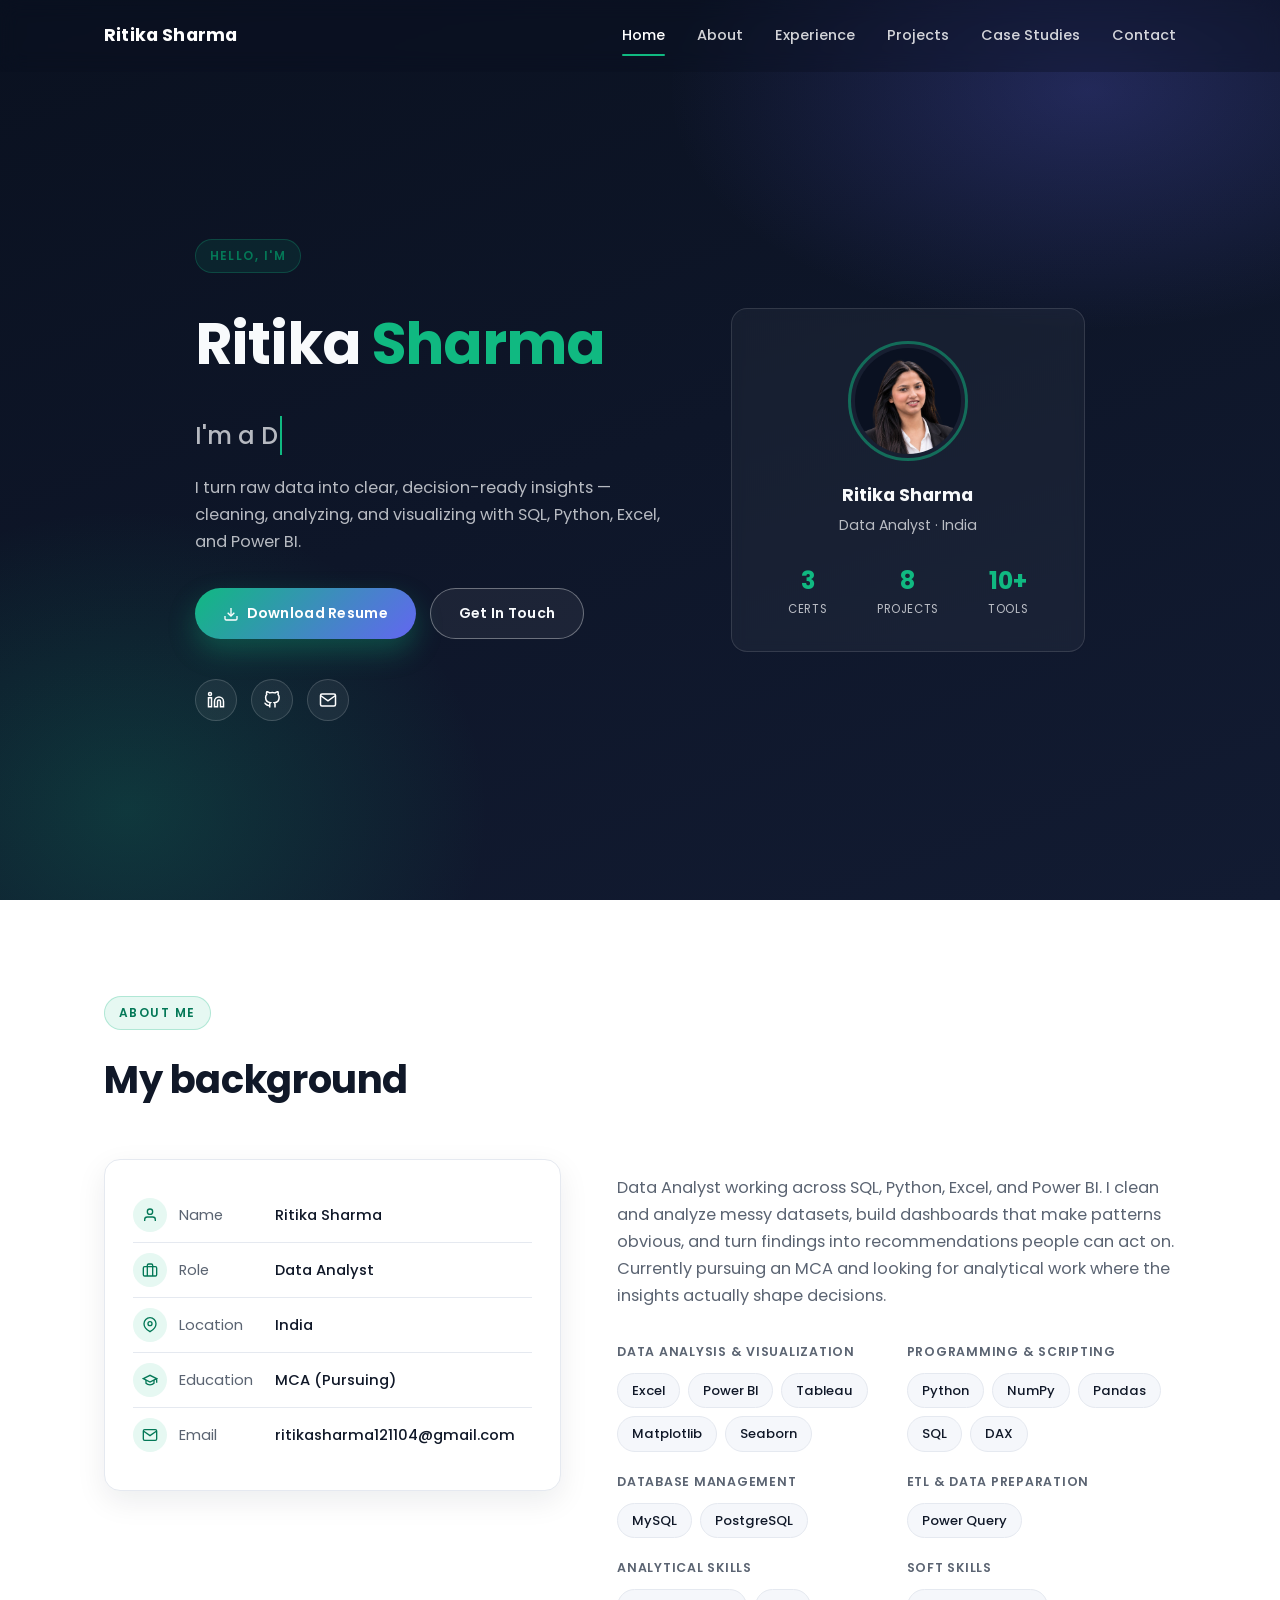
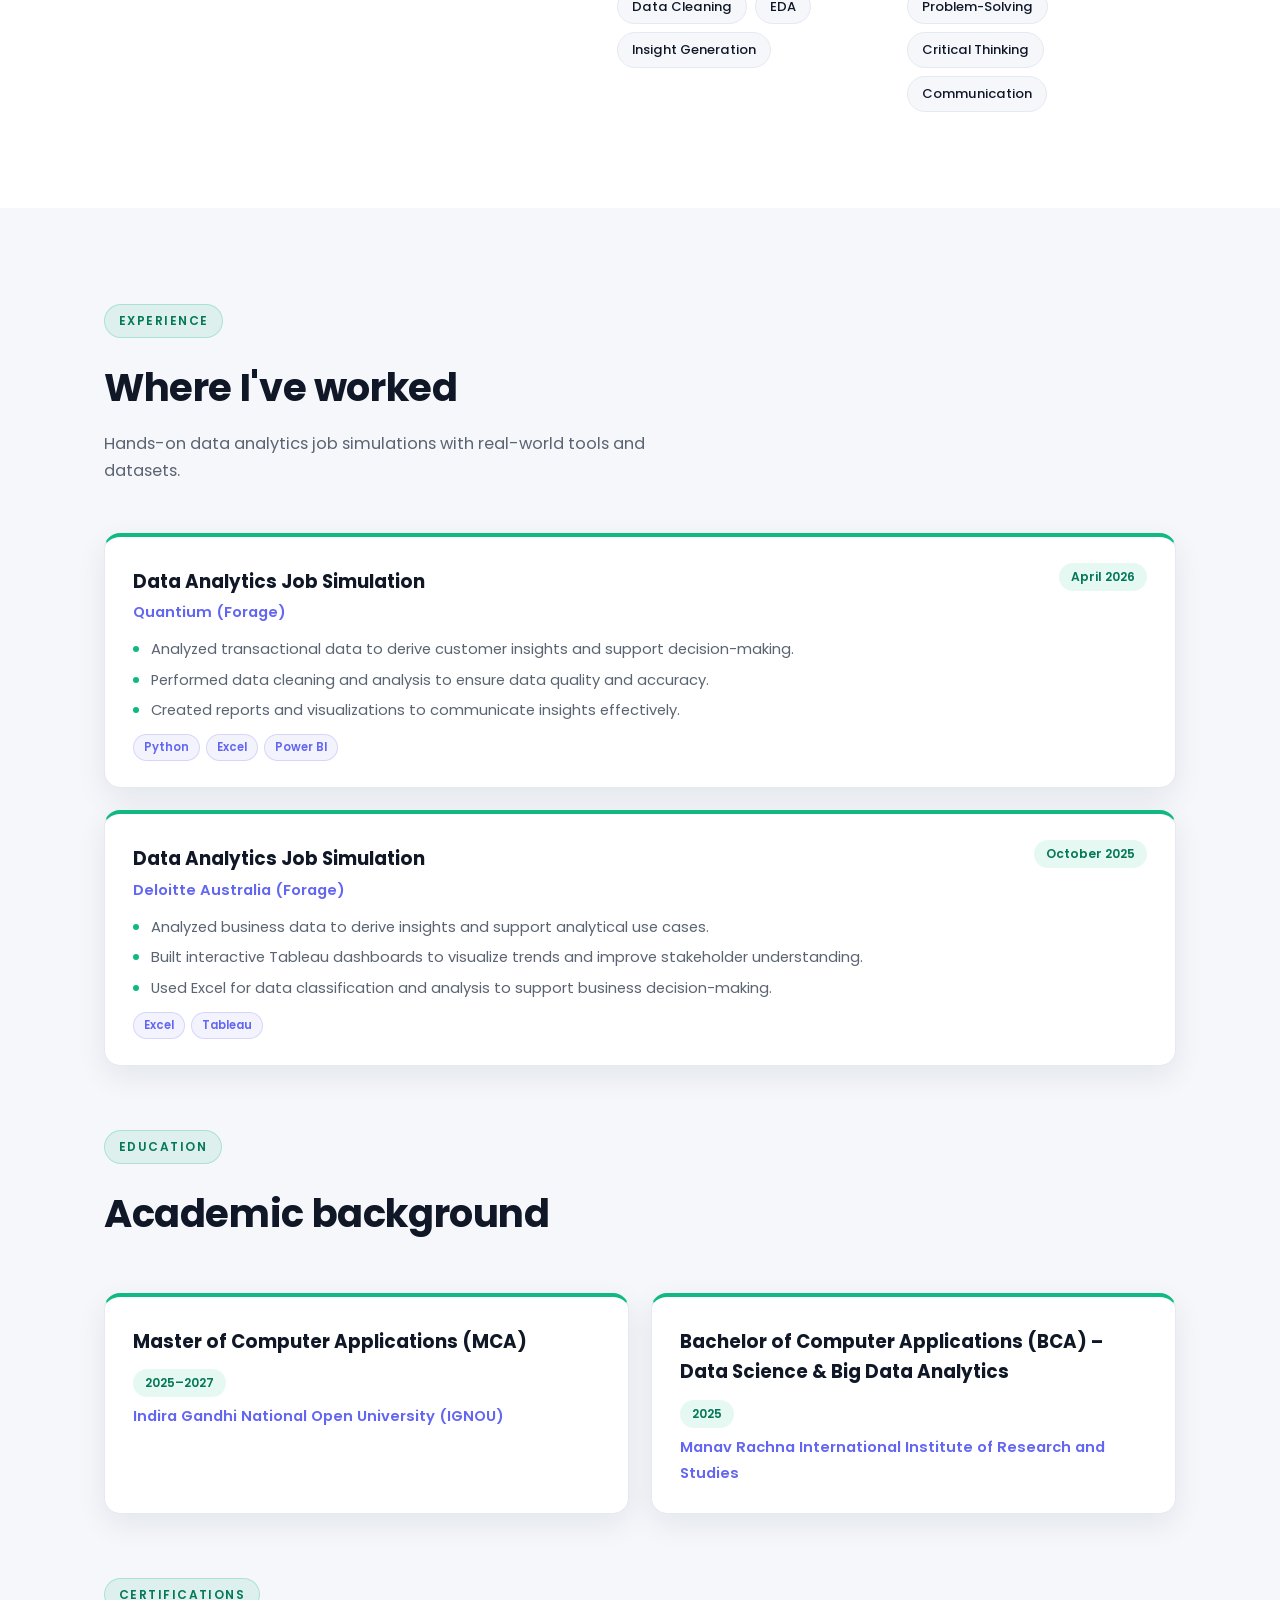
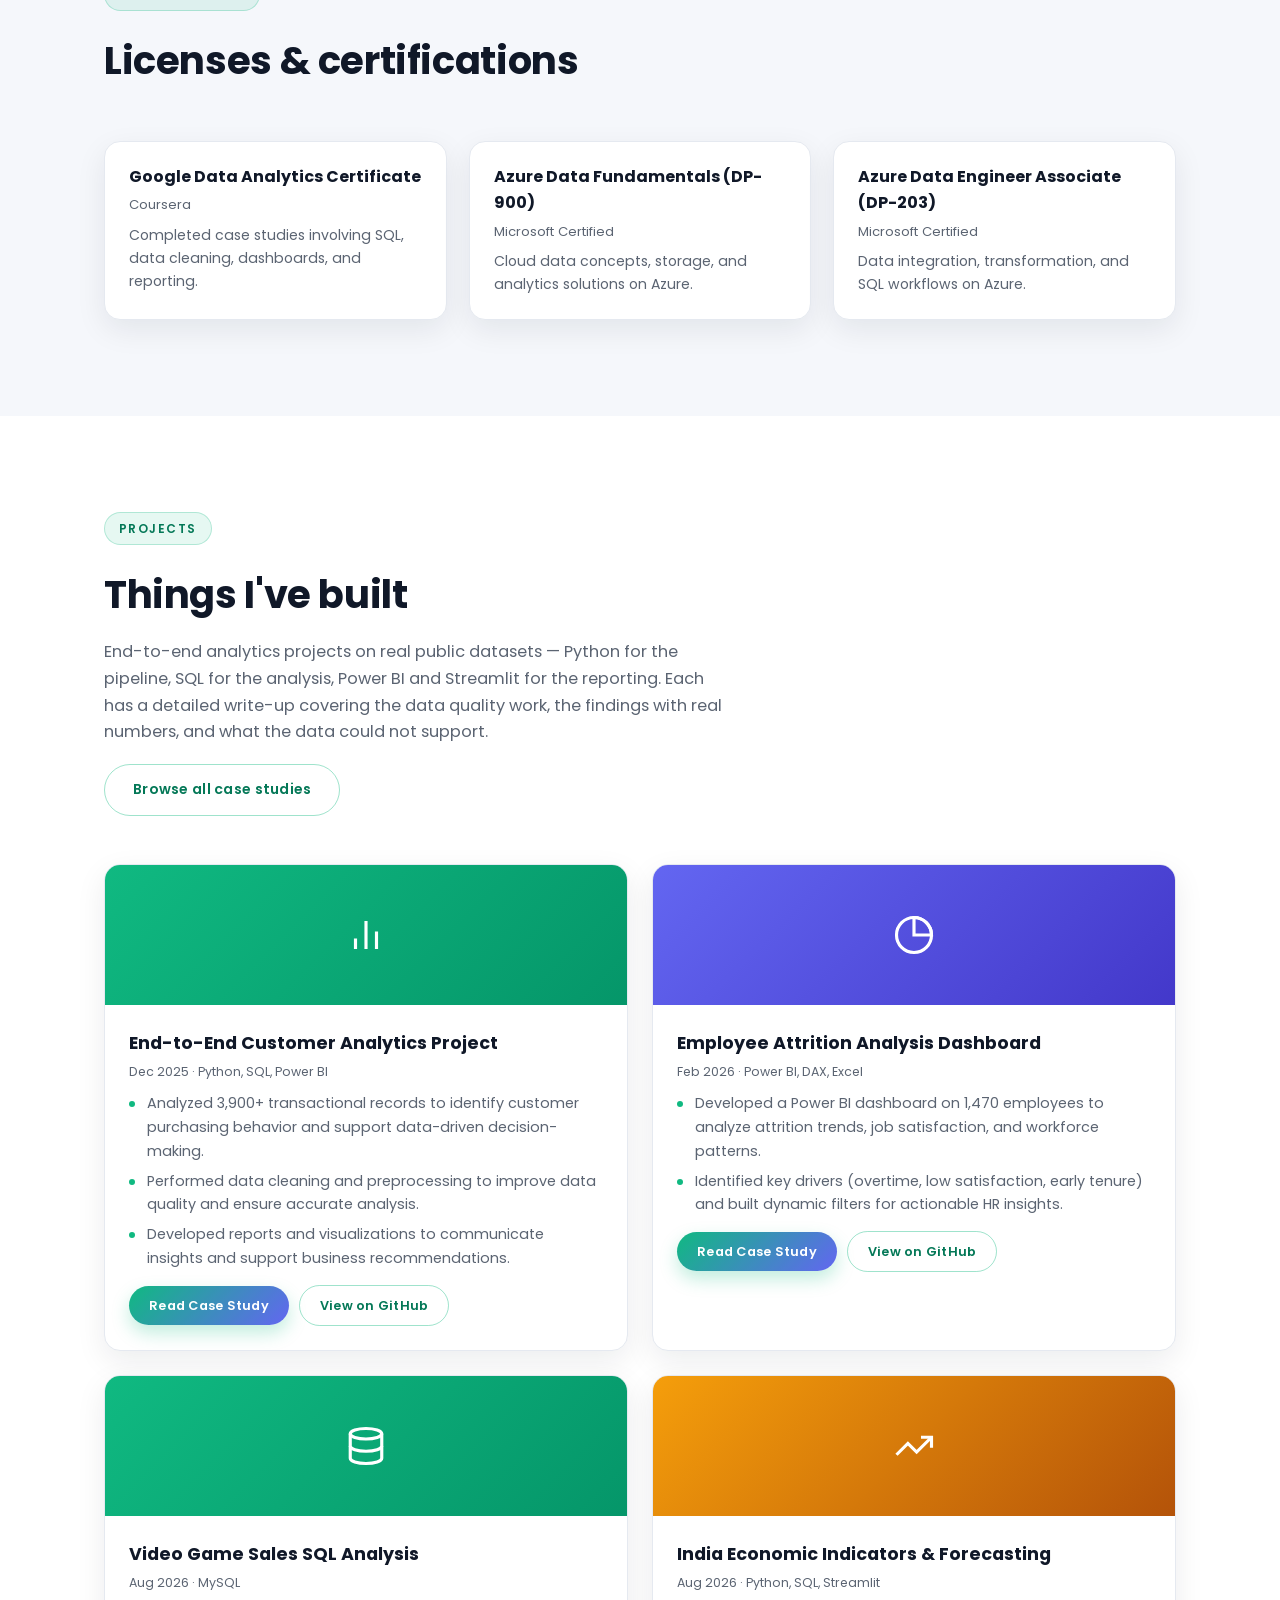
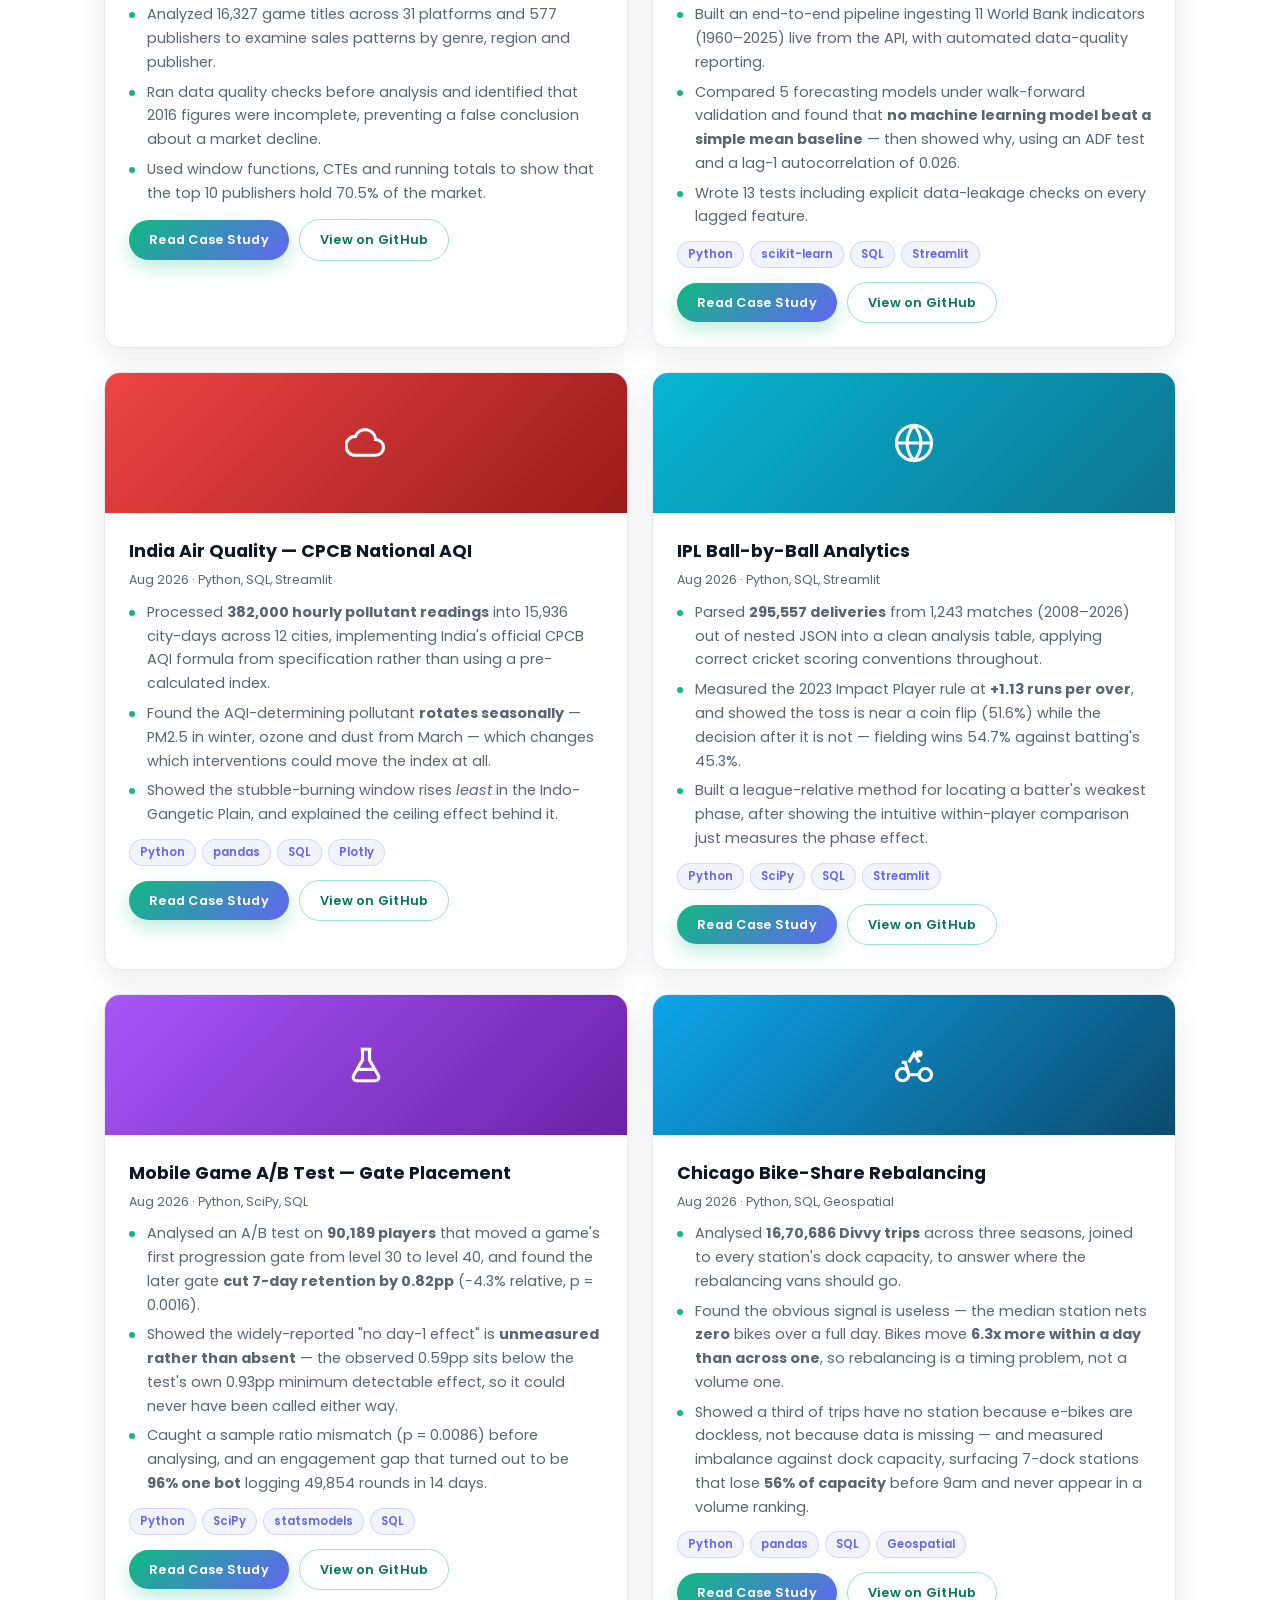
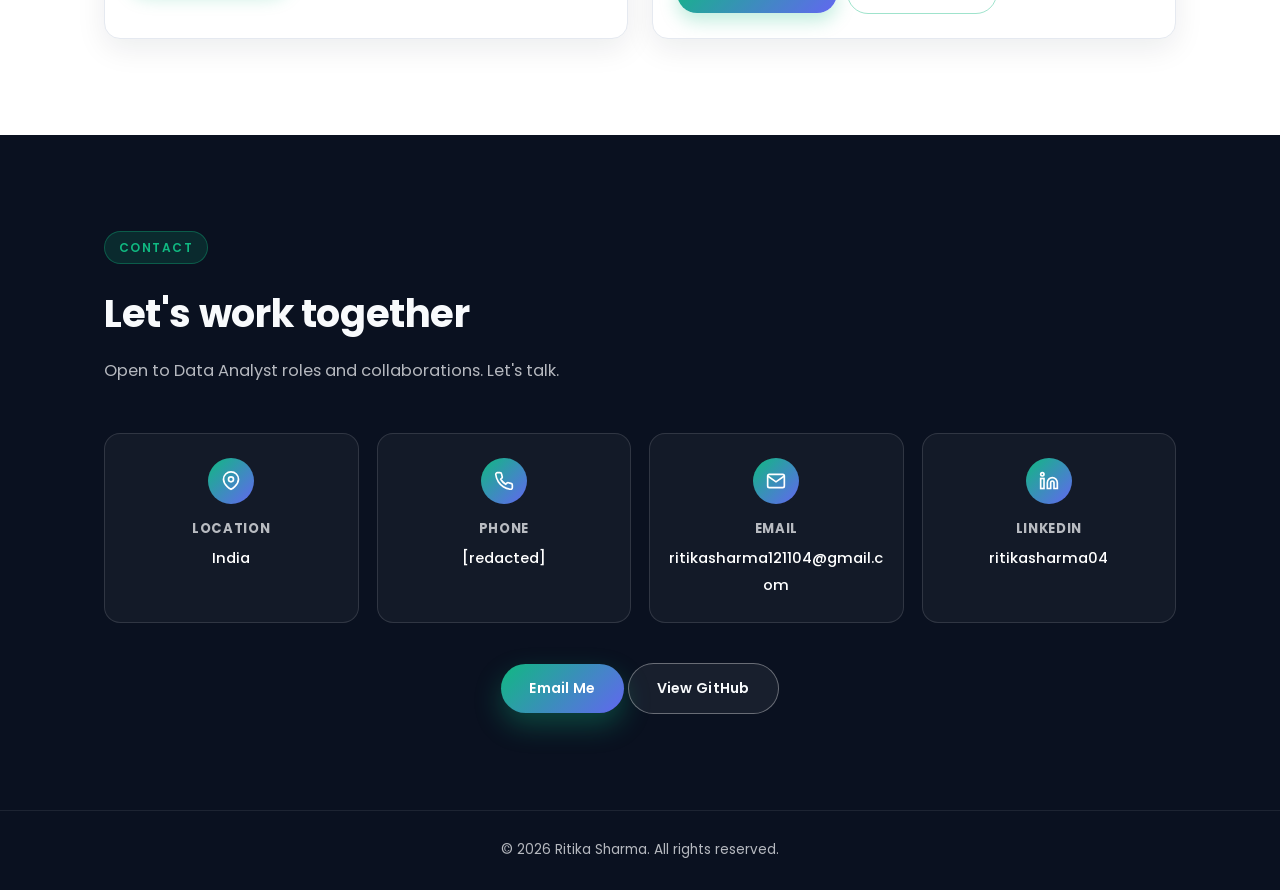
==== commit 815a399b: "Add detailed case study pages for all eight projects Each project now has a full write-up covering t" ====
--- a/index.html
+++ b/index.html
@@ -7,7 +7,7 @@
   <meta name="description" content="Ritika Sharma — Data Analyst working across SQL, Python, Power BI, DAX, and Excel. Turning raw data into decision-ready insights.">
   <link rel="preconnect" href="https://fonts.googleapis.com">
   <link href="https://fonts.googleapis.com/css?family=Poppins:400,500,600,700,800" rel="stylesheet">
-  <link rel="stylesheet" href="css/main.css?v=4">
+  <link rel="stylesheet" href="css/main.css?v=5">
 </head>
 <body>
 
@@ -19,6 +19,7 @@
         <a href="#about">About</a>
         <a href="#experience">Experience</a>
         <a href="#projects">Projects</a>
+        <a href="case-studies/index.html">Case Studies</a>
         <a href="#contact">Contact</a>
       </div>
       <button class="nav-toggle" id="navToggle" aria-label="Toggle menu">
@@ -246,7 +247,8 @@
         <div class="section-head reveal">
           <span class="eyebrow">Projects</span>
           <h2>Things I've built</h2>
-          <p>End-to-end analytics projects on real public datasets — Python for the pipeline, SQL for the analysis, Power BI and Streamlit for the reporting.</p>
+          <p>End-to-end analytics projects on real public datasets — Python for the pipeline, SQL for the analysis, Power BI and Streamlit for the reporting. Each has a detailed write-up covering the data quality work, the findings with real numbers, and what the data could not support.</p>
+          <a href="case-studies/index.html" class="btn btn-outline" style="margin-top:18px">Browse all case studies</a>
         </div>
         <div class="project-grid">
           <div class="project-card reveal">
@@ -261,7 +263,10 @@
                 <li>Performed data cleaning and preprocessing to improve data quality and ensure accurate analysis.</li>
                 <li>Developed reports and visualizations to communicate insights and support business recommendations.</li>
               </ul>
-              <a href="https://github.com/Ritikasharma2004/customer_behavior_analysis" class="btn btn-outline" target="_blank" rel="noopener">View on GitHub</a>
+              <div class="project-actions">
+                <a href="case-studies/customer-analytics.html" class="btn btn-primary">Read Case Study</a>
+                <a href="https://github.com/Ritikasharma2004/customer_behavior_analysis" class="btn btn-outline" target="_blank" rel="noopener">View on GitHub</a>
+              </div>
             </div>
           </div>
 
@@ -271,12 +276,15 @@
             </div>
             <div class="project-body">
               <h3>Employee Attrition Analysis Dashboard</h3>
-              <span class="project-date">Feb 2026 · Power BI</span>
+              <span class="project-date">Feb 2026 · Power BI, DAX, Excel</span>
               <ul>
                 <li>Developed a Power BI dashboard on 1,470 employees to analyze attrition trends, job satisfaction, and workforce patterns.</li>
                 <li>Identified key drivers (overtime, low satisfaction, early tenure) and built dynamic filters for actionable HR insights.</li>
               </ul>
-              <a href="https://github.com/Ritikasharma2004" class="btn btn-outline" target="_blank" rel="noopener">View on GitHub</a>
+              <div class="project-actions">
+                <a href="case-studies/employee-attrition.html" class="btn btn-primary">Read Case Study</a>
+                <a href="https://github.com/Ritikasharma2004/hr-attrition-dashboard" class="btn btn-outline" target="_blank" rel="noopener">View on GitHub</a>
+              </div>
             </div>
           </div>
 
@@ -292,7 +300,10 @@
                 <li>Ran data quality checks before analysis and identified that 2016 figures were incomplete, preventing a false conclusion about a market decline.</li>
                 <li>Used window functions, CTEs and running totals to show that the top 10 publishers hold 70.5% of the market.</li>
               </ul>
-              <a href="https://github.com/Ritikasharma2004/vgsales-sql-analysis" class="btn btn-outline" target="_blank" rel="noopener">View on GitHub</a>
+              <div class="project-actions">
+                <a href="case-studies/video-game-sales.html" class="btn btn-primary">Read Case Study</a>
+                <a href="https://github.com/Ritikasharma2004/vgsales-sql-analysis" class="btn btn-outline" target="_blank" rel="noopener">View on GitHub</a>
+              </div>
             </div>
           </div>
 
@@ -309,7 +320,10 @@
                 <li>Wrote 13 tests including explicit data-leakage checks on every lagged feature.</li>
               </ul>
               <div class="tag-row"><span class="tag">Python</span><span class="tag">scikit-learn</span><span class="tag">SQL</span><span class="tag">Streamlit</span></div>
-              <a href="https://github.com/Ritikasharma2004/india-economic-indicators" class="btn btn-outline" target="_blank" rel="noopener">View on GitHub</a>
+              <div class="project-actions">
+                <a href="case-studies/india-economic-indicators.html" class="btn btn-primary">Read Case Study</a>
+                <a href="https://github.com/Ritikasharma2004/india-economic-indicators" class="btn btn-outline" target="_blank" rel="noopener">View on GitHub</a>
+              </div>
             </div>
           </div>
 
@@ -326,7 +340,10 @@
                 <li>Showed the stubble-burning window rises <em>least</em> in the Indo-Gangetic Plain, and explained the ceiling effect behind it.</li>
               </ul>
               <div class="tag-row"><span class="tag">Python</span><span class="tag">pandas</span><span class="tag">SQL</span><span class="tag">Plotly</span></div>
-              <a href="https://github.com/Ritikasharma2004/india-air-quality" class="btn btn-outline" target="_blank" rel="noopener">View on GitHub</a>
+              <div class="project-actions">
+                <a href="case-studies/india-air-quality.html" class="btn btn-primary">Read Case Study</a>
+                <a href="https://github.com/Ritikasharma2004/india-air-quality" class="btn btn-outline" target="_blank" rel="noopener">View on GitHub</a>
+              </div>
             </div>
           </div>
 
@@ -343,7 +360,10 @@
                 <li>Built a league-relative method for locating a batter's weakest phase, after showing the intuitive within-player comparison just measures the phase effect.</li>
               </ul>
               <div class="tag-row"><span class="tag">Python</span><span class="tag">SciPy</span><span class="tag">SQL</span><span class="tag">Streamlit</span></div>
-              <a href="https://github.com/Ritikasharma2004/ipl-analytics" class="btn btn-outline" target="_blank" rel="noopener">View on GitHub</a>
+              <div class="project-actions">
+                <a href="case-studies/ipl-analytics.html" class="btn btn-primary">Read Case Study</a>
+                <a href="https://github.com/Ritikasharma2004/ipl-analytics" class="btn btn-outline" target="_blank" rel="noopener">View on GitHub</a>
+              </div>
             </div>
           </div>
 
@@ -360,7 +380,10 @@
                 <li>Caught a sample ratio mismatch (p = 0.0086) before analysing, and an engagement gap that turned out to be <strong>96% one bot</strong> logging 49,854 rounds in 14 days.</li>
               </ul>
               <div class="tag-row"><span class="tag">Python</span><span class="tag">SciPy</span><span class="tag">statsmodels</span><span class="tag">SQL</span></div>
-              <a href="https://github.com/Ritikasharma2004/mobile-game-ab-test" class="btn btn-outline" target="_blank" rel="noopener">View on GitHub</a>
+              <div class="project-actions">
+                <a href="case-studies/mobile-game-ab-test.html" class="btn btn-primary">Read Case Study</a>
+                <a href="https://github.com/Ritikasharma2004/mobile-game-ab-test" class="btn btn-outline" target="_blank" rel="noopener">View on GitHub</a>
+              </div>
             </div>
           </div>
 
@@ -377,7 +400,10 @@
                 <li>Showed a third of trips have no station because e-bikes are dockless, not because data is missing — and measured imbalance against dock capacity, surfacing 7-dock stations that lose <strong>56% of capacity</strong> before 9am and never appear in a volume ranking.</li>
               </ul>
               <div class="tag-row"><span class="tag">Python</span><span class="tag">pandas</span><span class="tag">SQL</span><span class="tag">Geospatial</span></div>
-              <a href="https://github.com/Ritikasharma2004/chicago-bike-rebalancing" class="btn btn-outline" target="_blank" rel="noopener">View on GitHub</a>
+              <div class="project-actions">
+                <a href="case-studies/chicago-bike-rebalancing.html" class="btn btn-primary">Read Case Study</a>
+                <a href="https://github.com/Ritikasharma2004/chicago-bike-rebalancing" class="btn btn-outline" target="_blank" rel="noopener">View on GitHub</a>
+              </div>
             </div>
           </div>
         </div>
@@ -426,6 +452,6 @@
   </footer>
 
   <script>document.getElementById('year').textContent = new Date().getFullYear();</script>
-  <script src="js/site.js?v=4"></script>
+  <script src="js/site.js?v=5"></script>
 </body>
 </html>
--- a/css/main.css
+++ b/css/main.css
@@ -494,6 +494,17 @@
 }
 .project-body .btn-outline { margin-top: 14px; padding: 9px 20px; font-size: 0.8rem; }
 
+.project-actions {
+  display: flex;
+  flex-wrap: wrap;
+  gap: 10px;
+  align-items: center;
+  margin-top: 14px;
+}
+.project-actions .btn { margin-top: 0; padding: 9px 20px; font-size: 0.8rem; }
+.project-actions .btn-primary { box-shadow: 0 8px 18px rgba(16, 185, 129, 0.26); }
+.project-actions .btn-primary:hover { box-shadow: 0 12px 24px rgba(16, 185, 129, 0.36); }
+
 /* ---------- Contact ---------- */
 
 #contact { background: var(--bg-dark); color: var(--text-on-dark); }
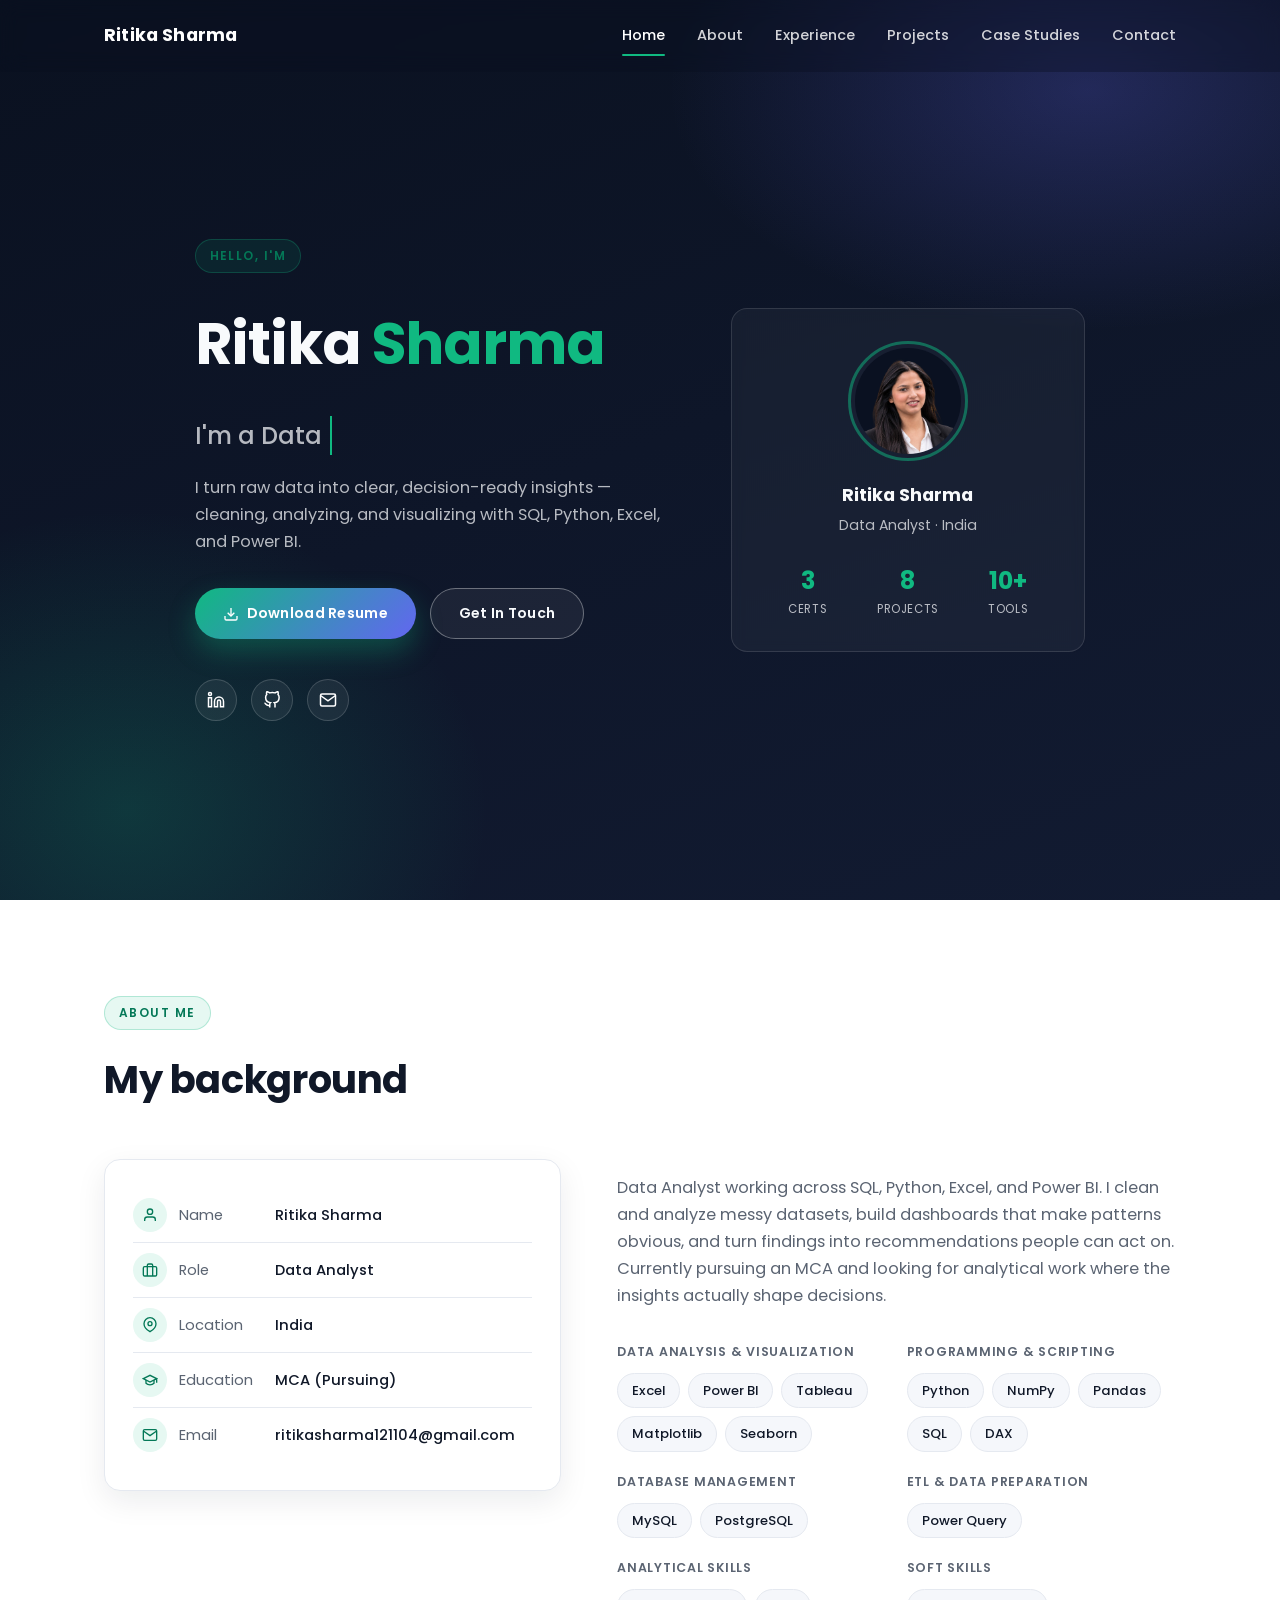
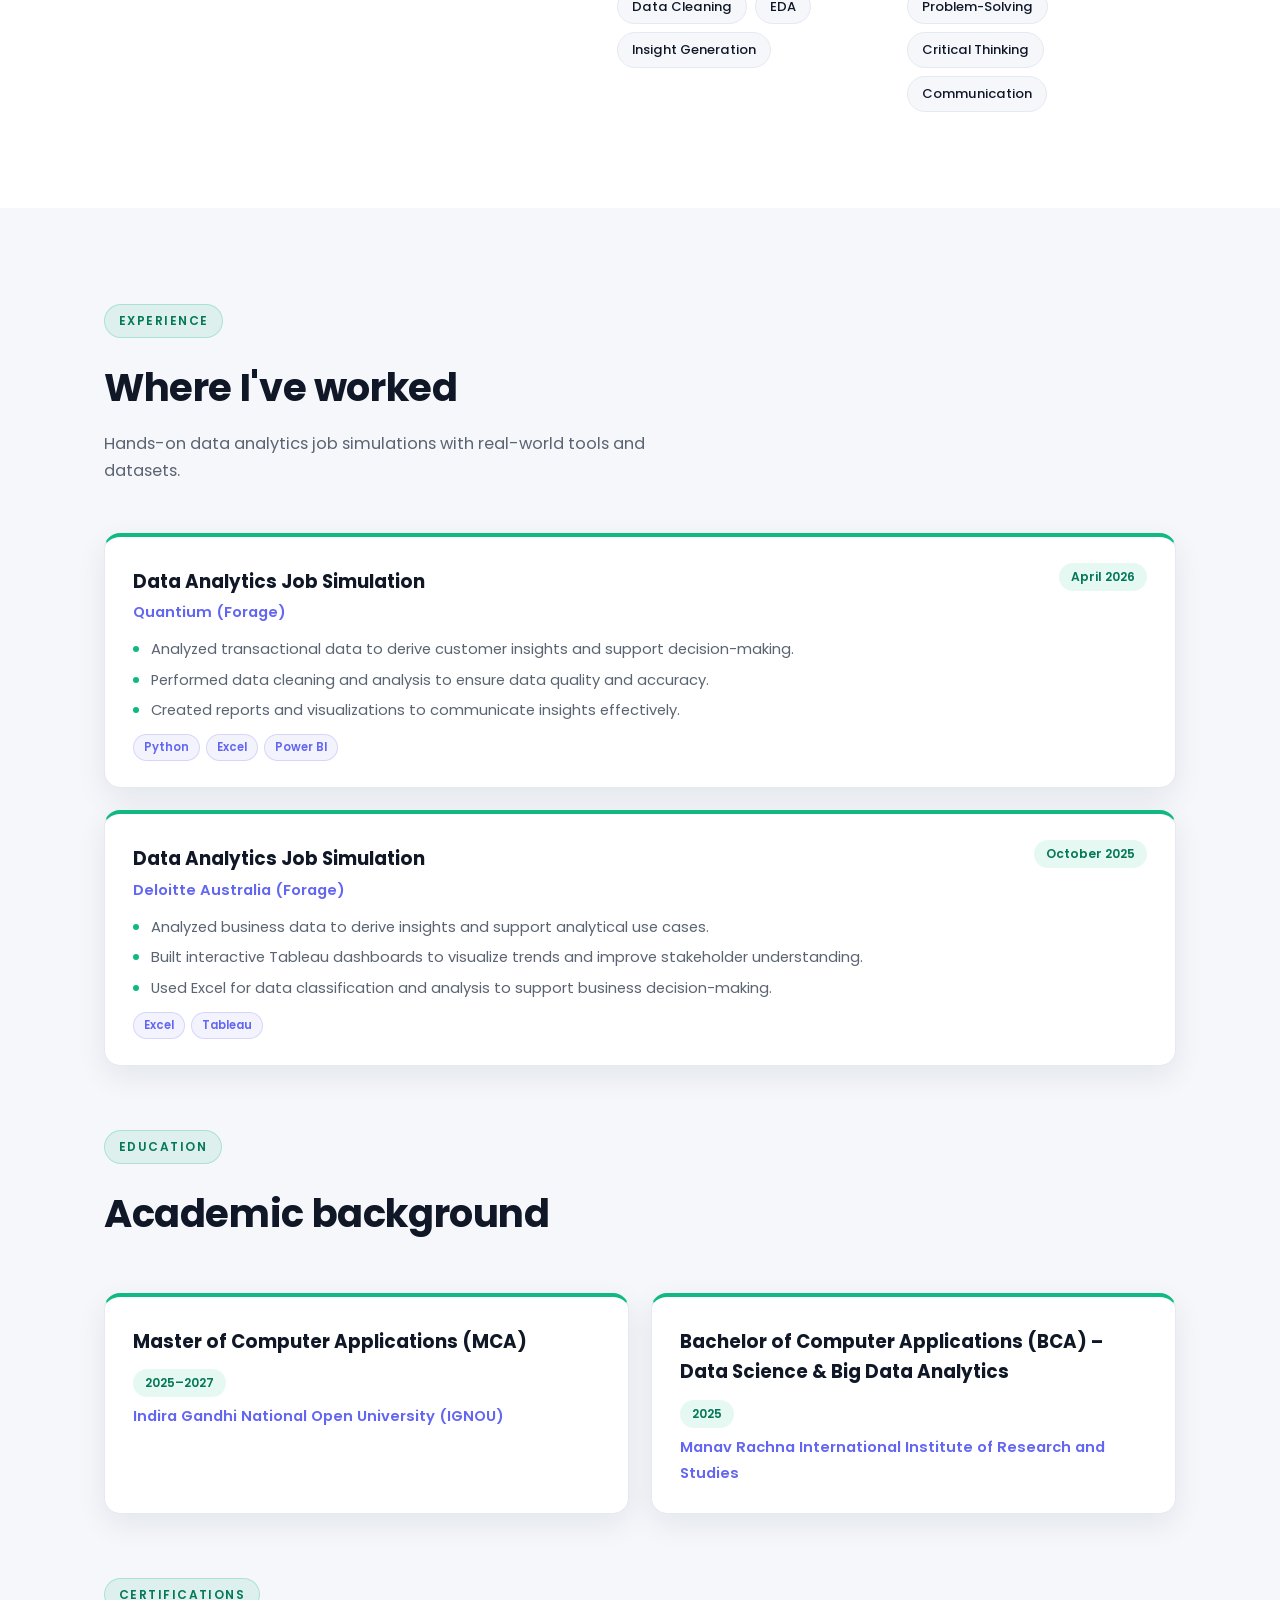
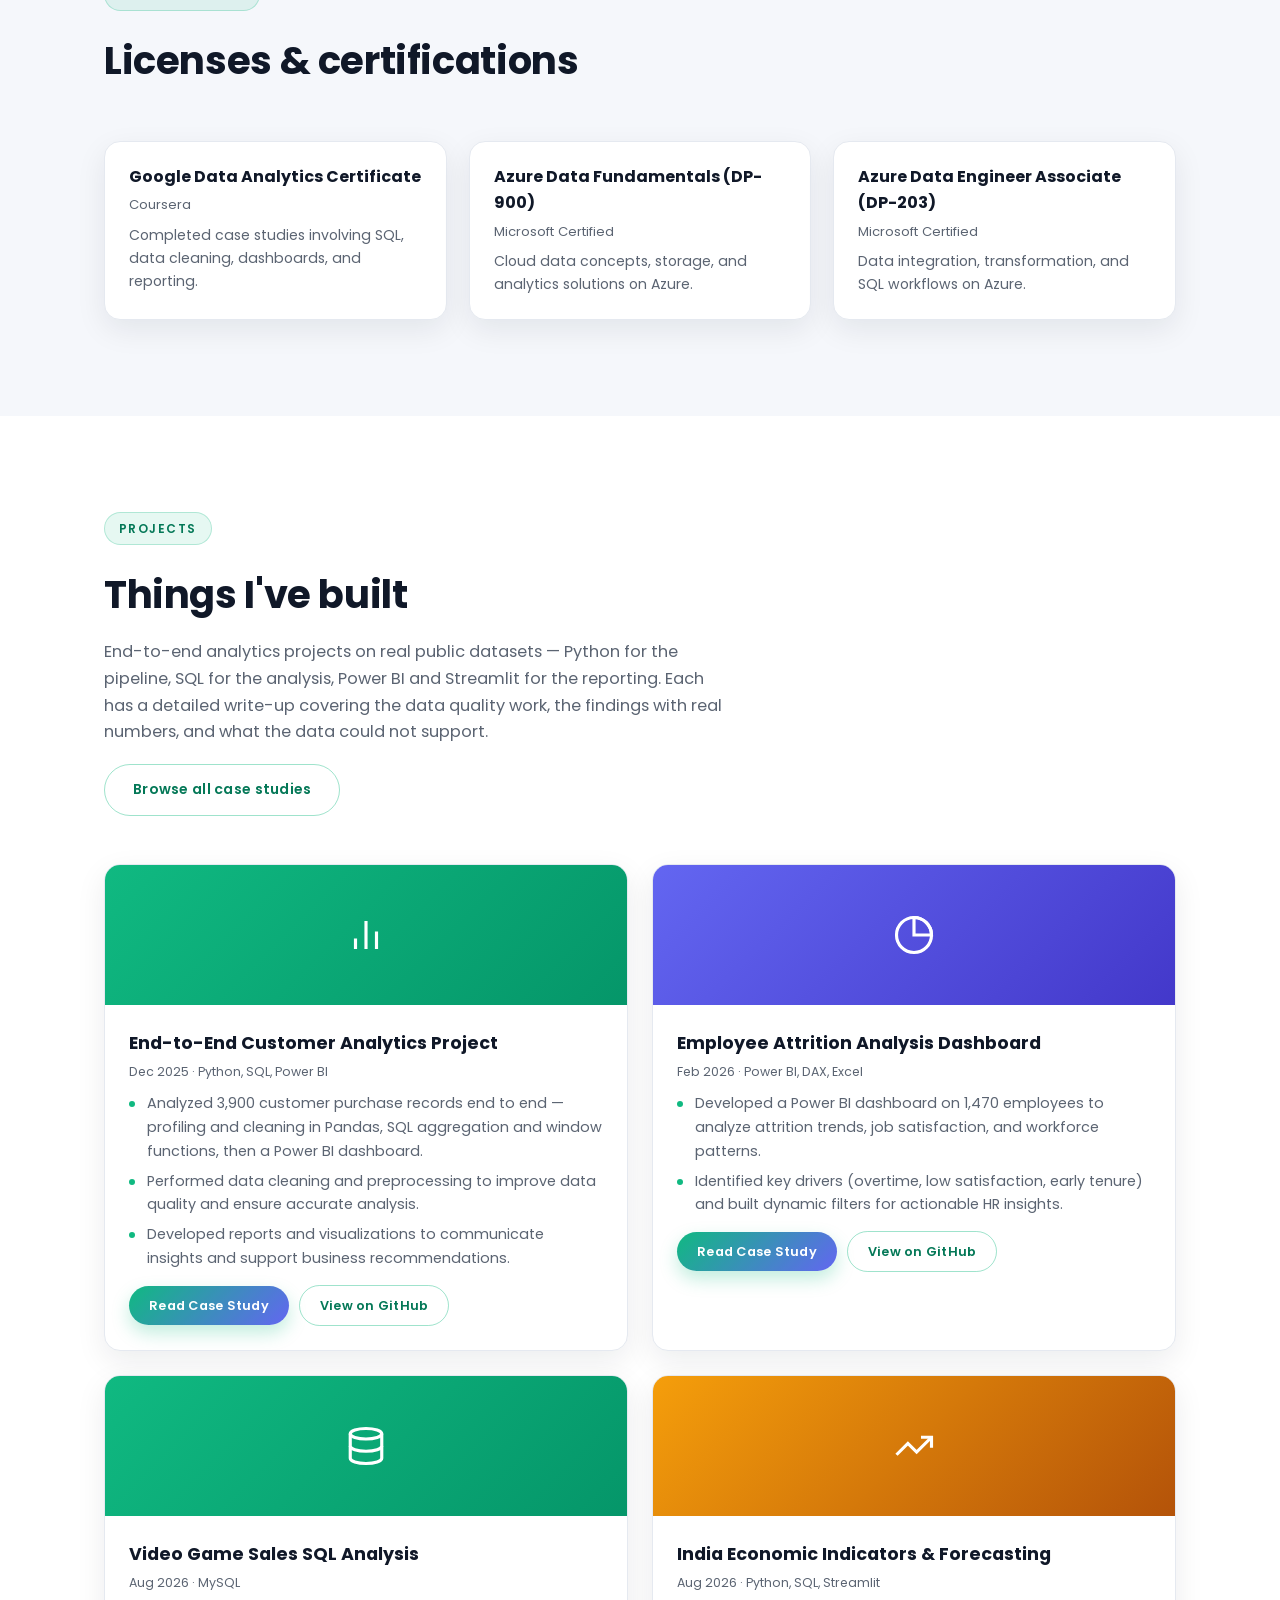
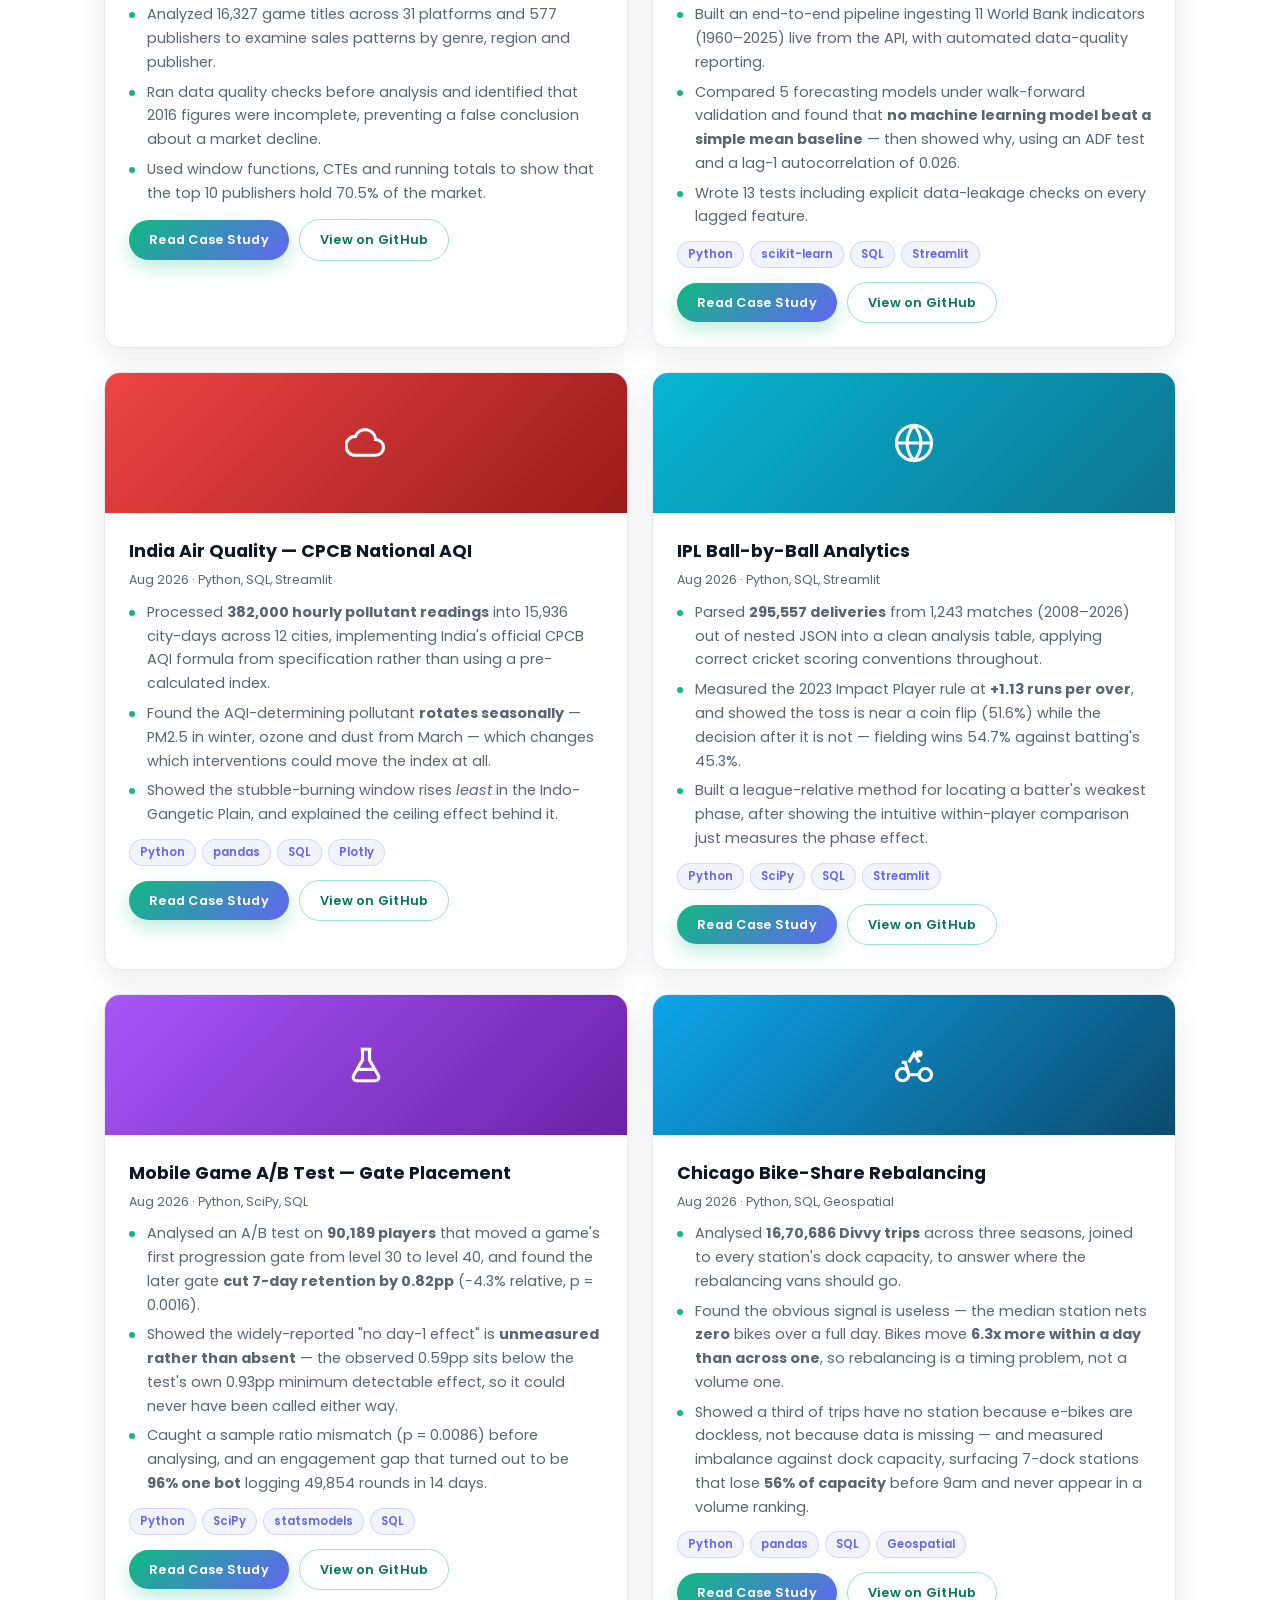
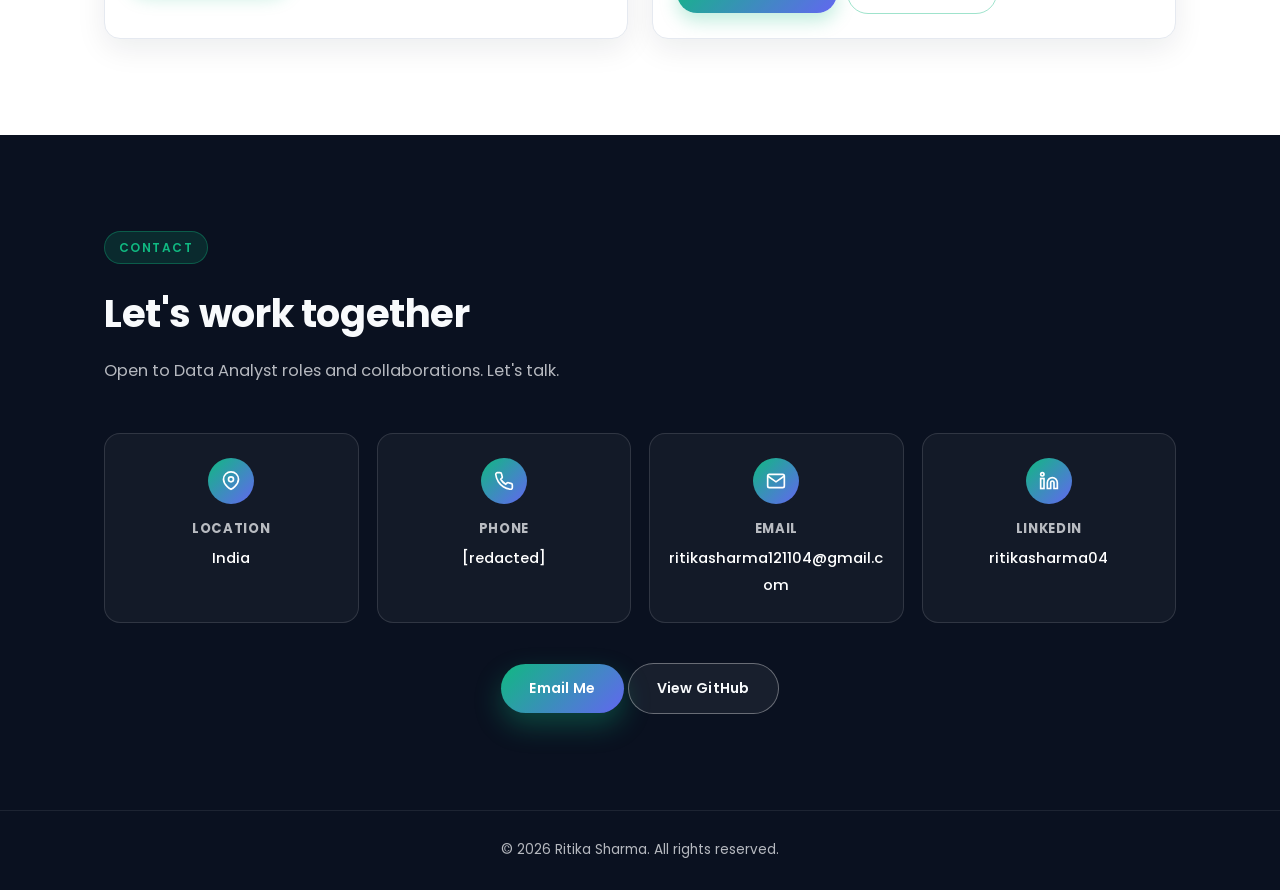
==== commit 80ded9a5: "Reframe the customer analytics case study Keeps every measurement and table, and presents the profil" ====
--- a/index.html
+++ b/index.html
@@ -259,7 +259,7 @@
               <h3>End-to-End Customer Analytics Project</h3>
               <span class="project-date">Dec 2025 · Python, SQL, Power BI</span>
               <ul>
-                <li>Analyzed 3,900+ transactional records to identify customer purchasing behavior and support data-driven decision-making.</li>
+                <li>Analyzed 3,900 customer purchase records end to end — profiling and cleaning in Pandas, SQL aggregation and window functions, then a Power BI dashboard.</li>
                 <li>Performed data cleaning and preprocessing to improve data quality and ensure accurate analysis.</li>
                 <li>Developed reports and visualizations to communicate insights and support business recommendations.</li>
               </ul>
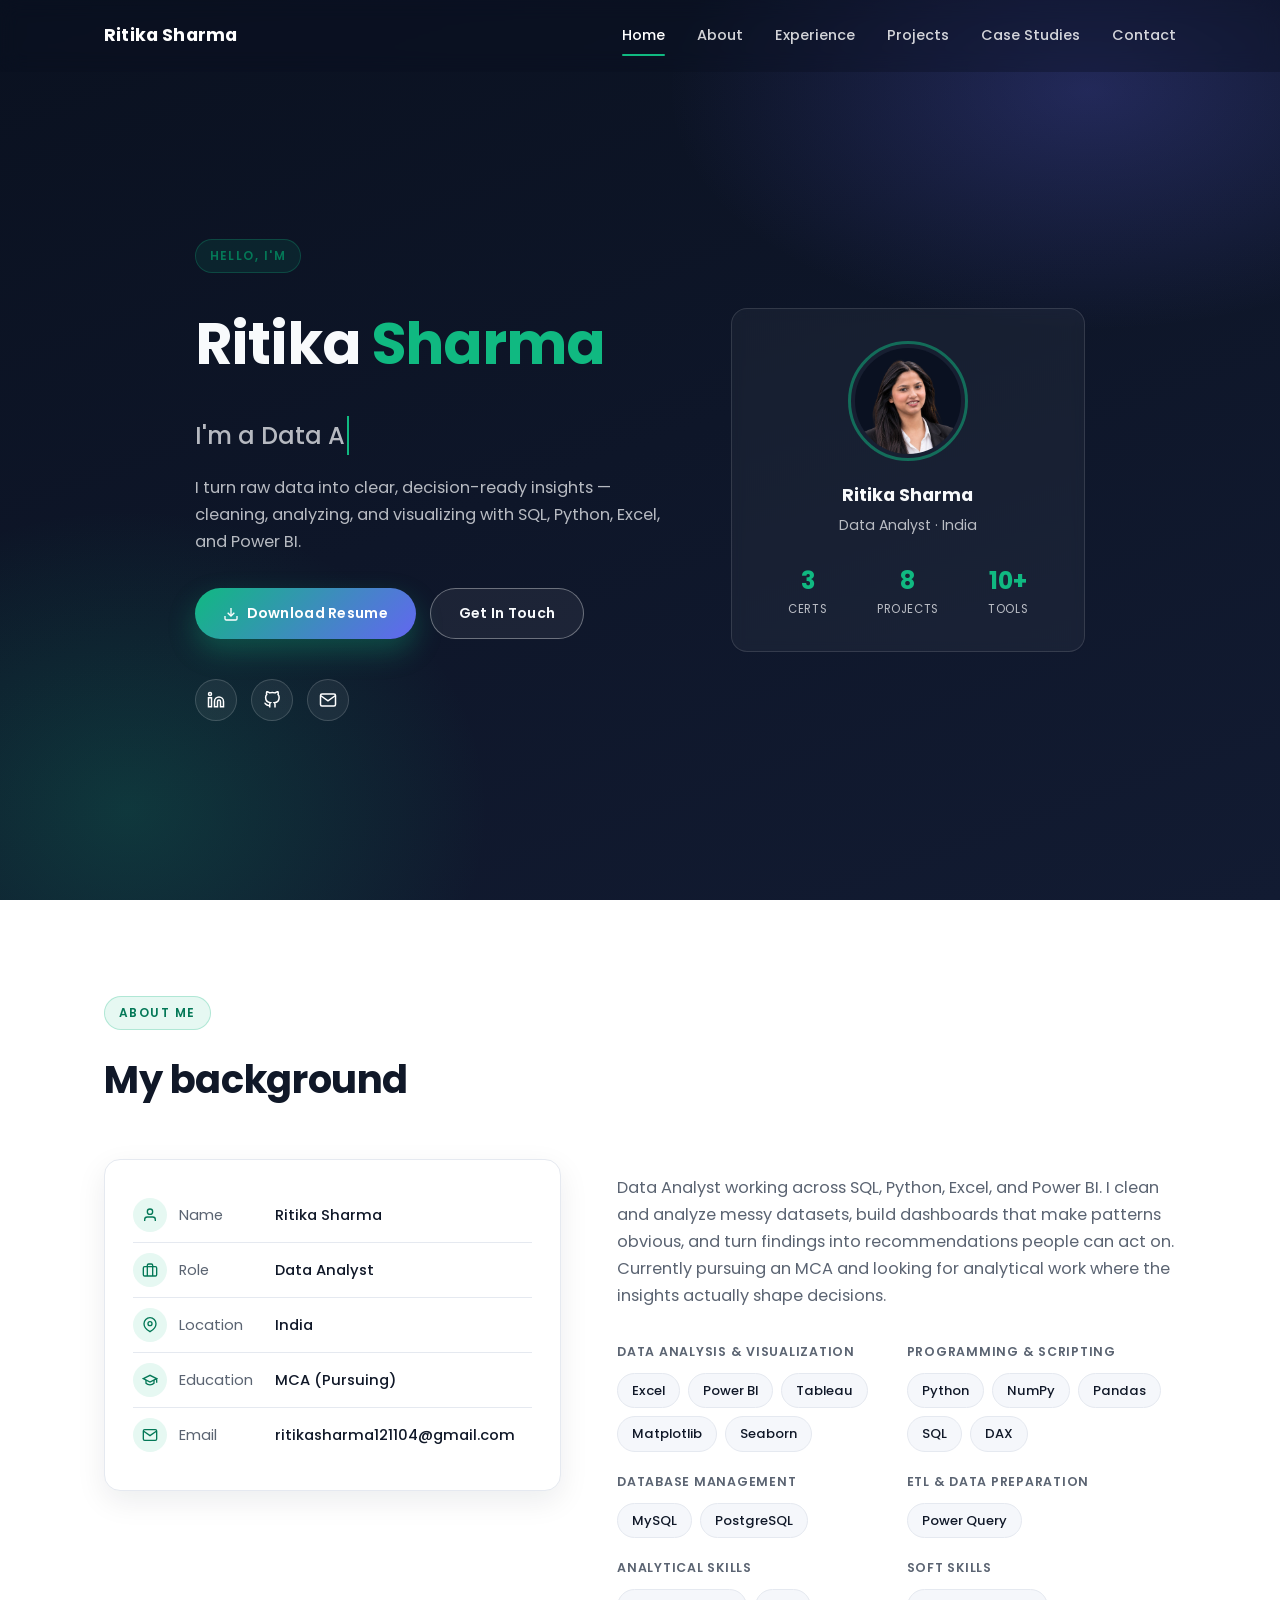
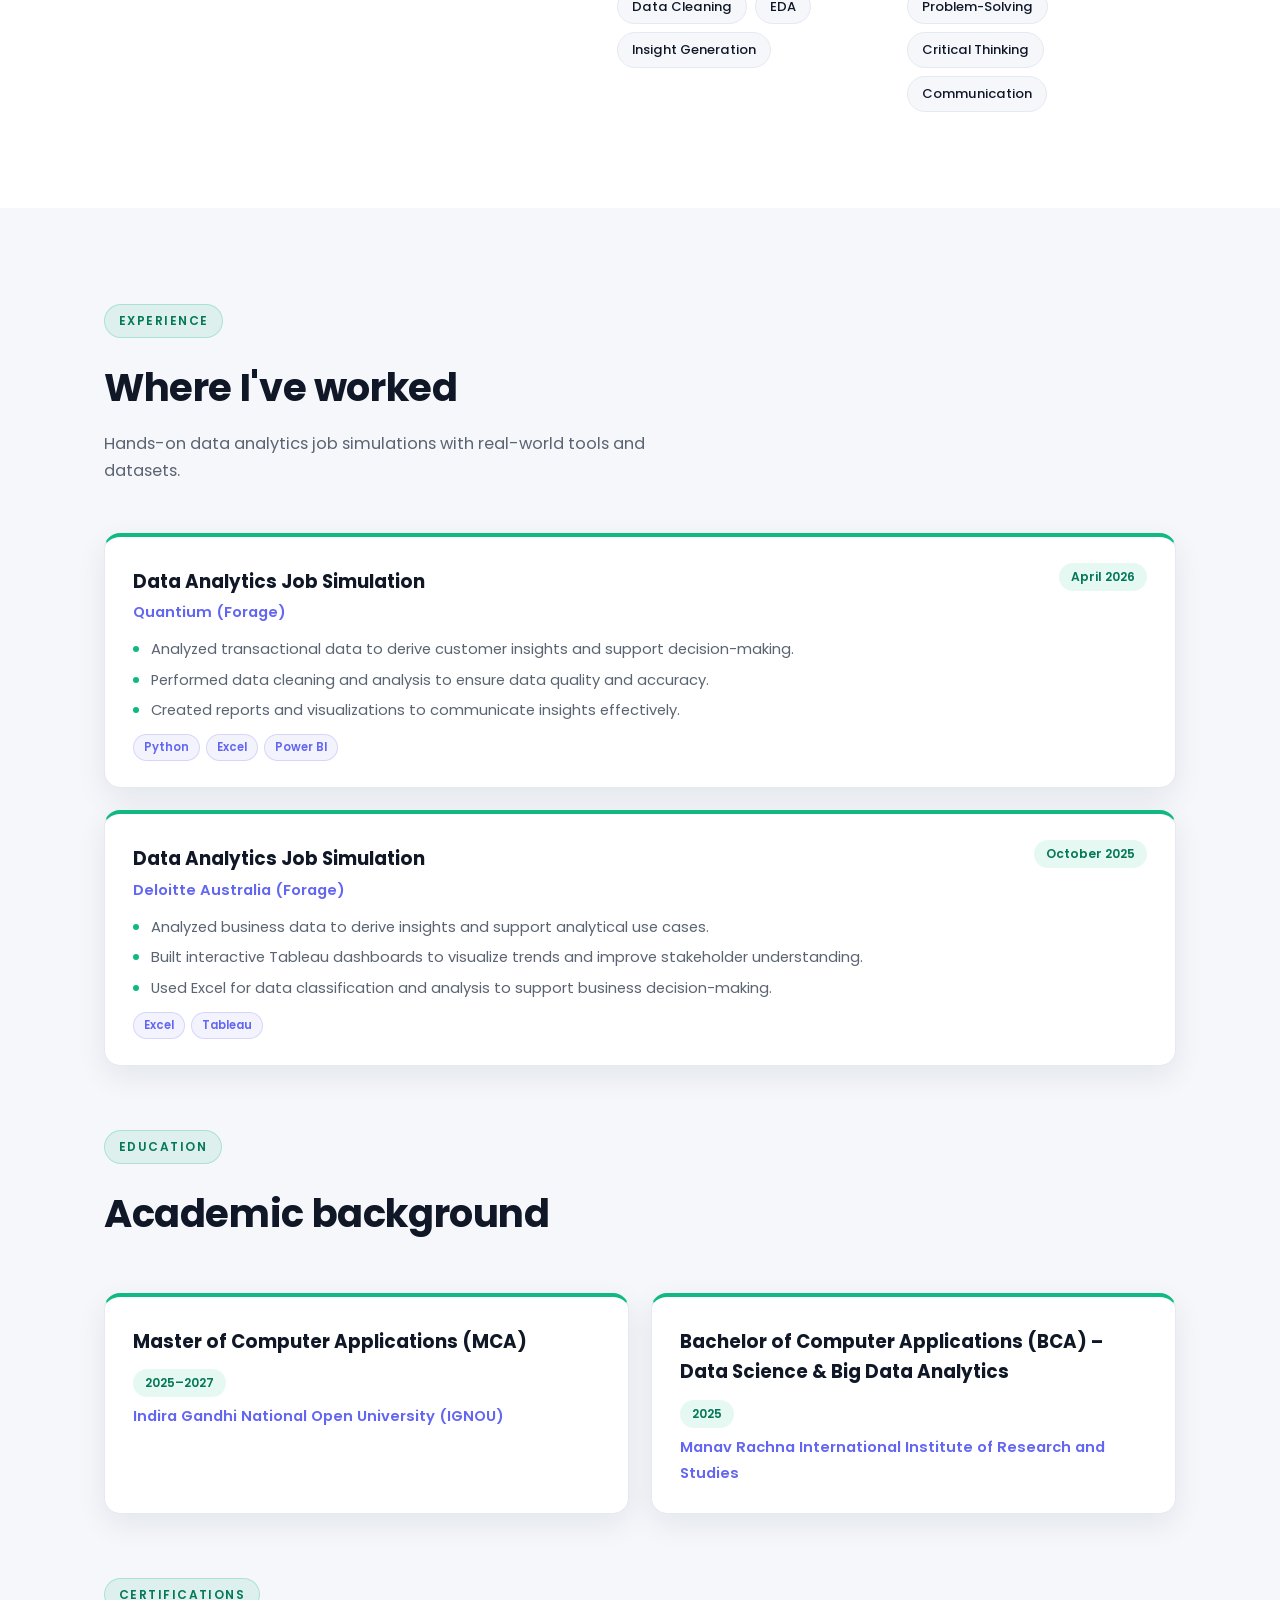
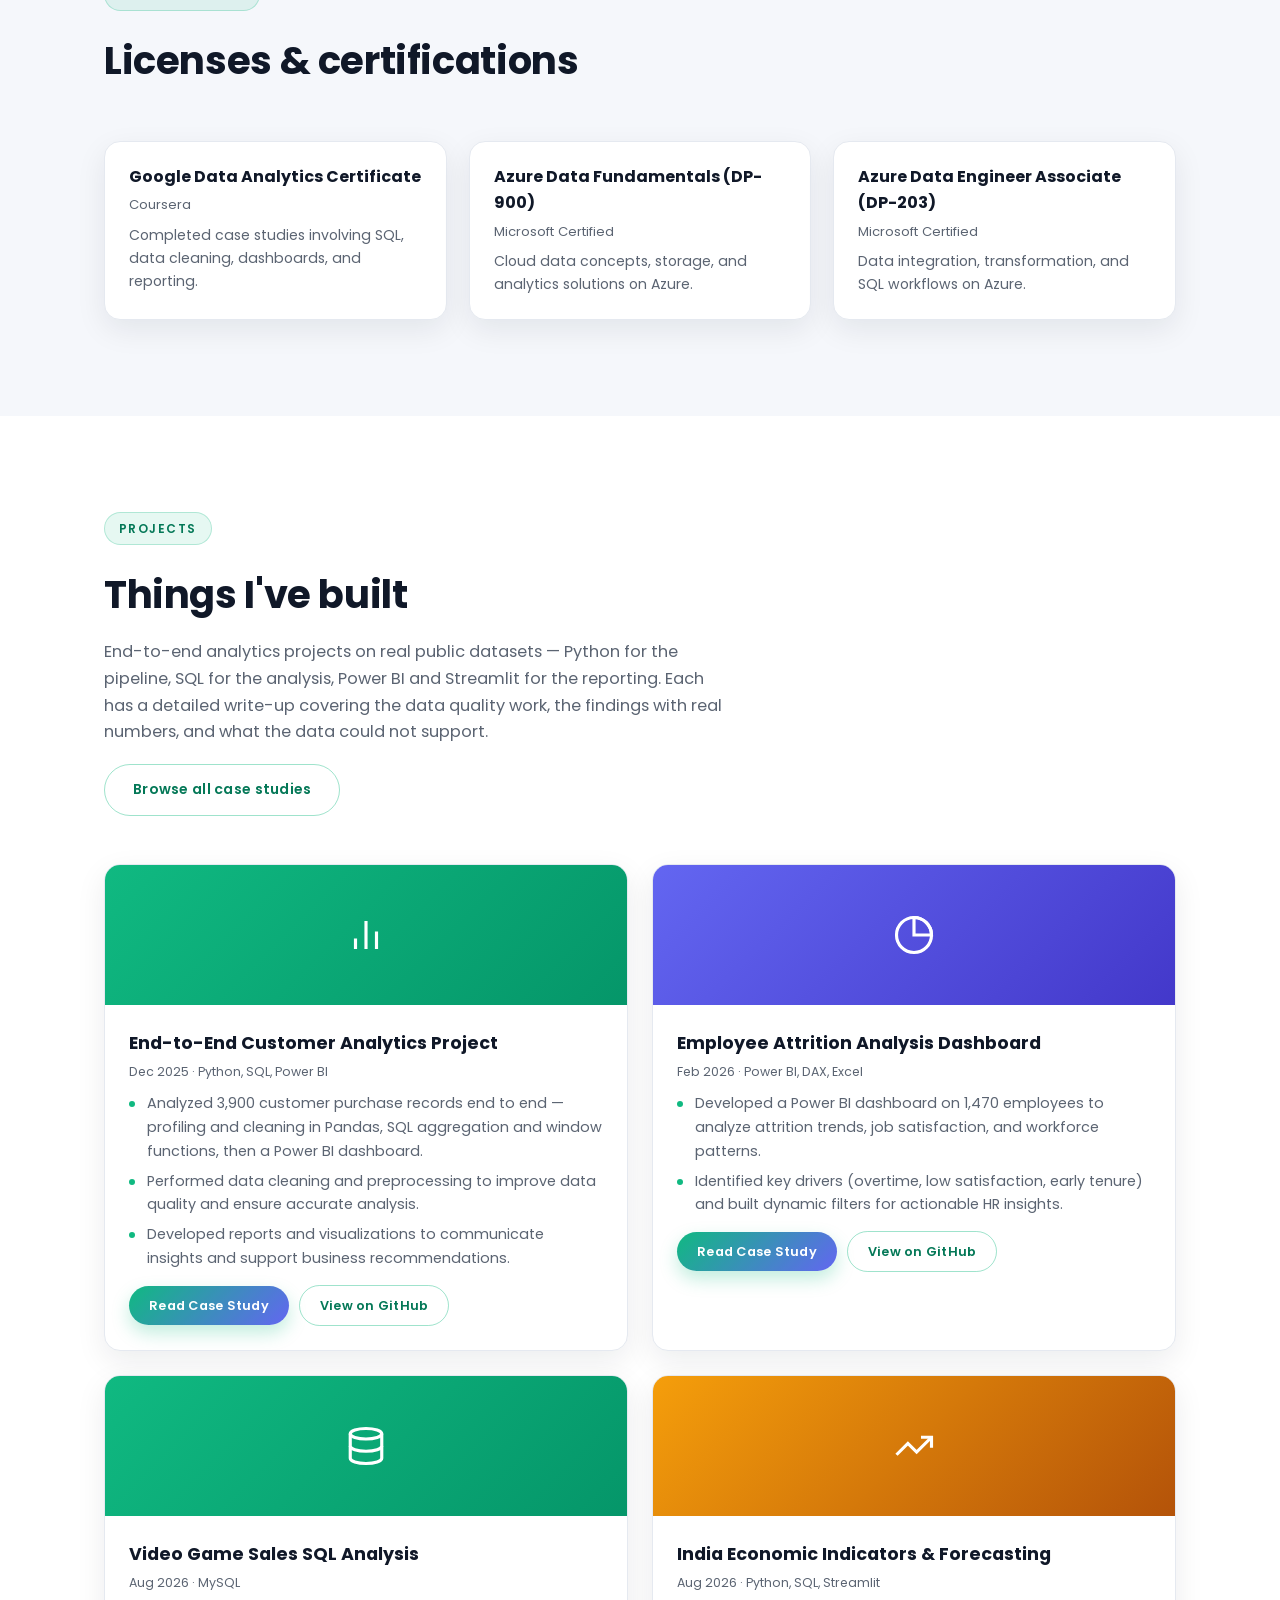
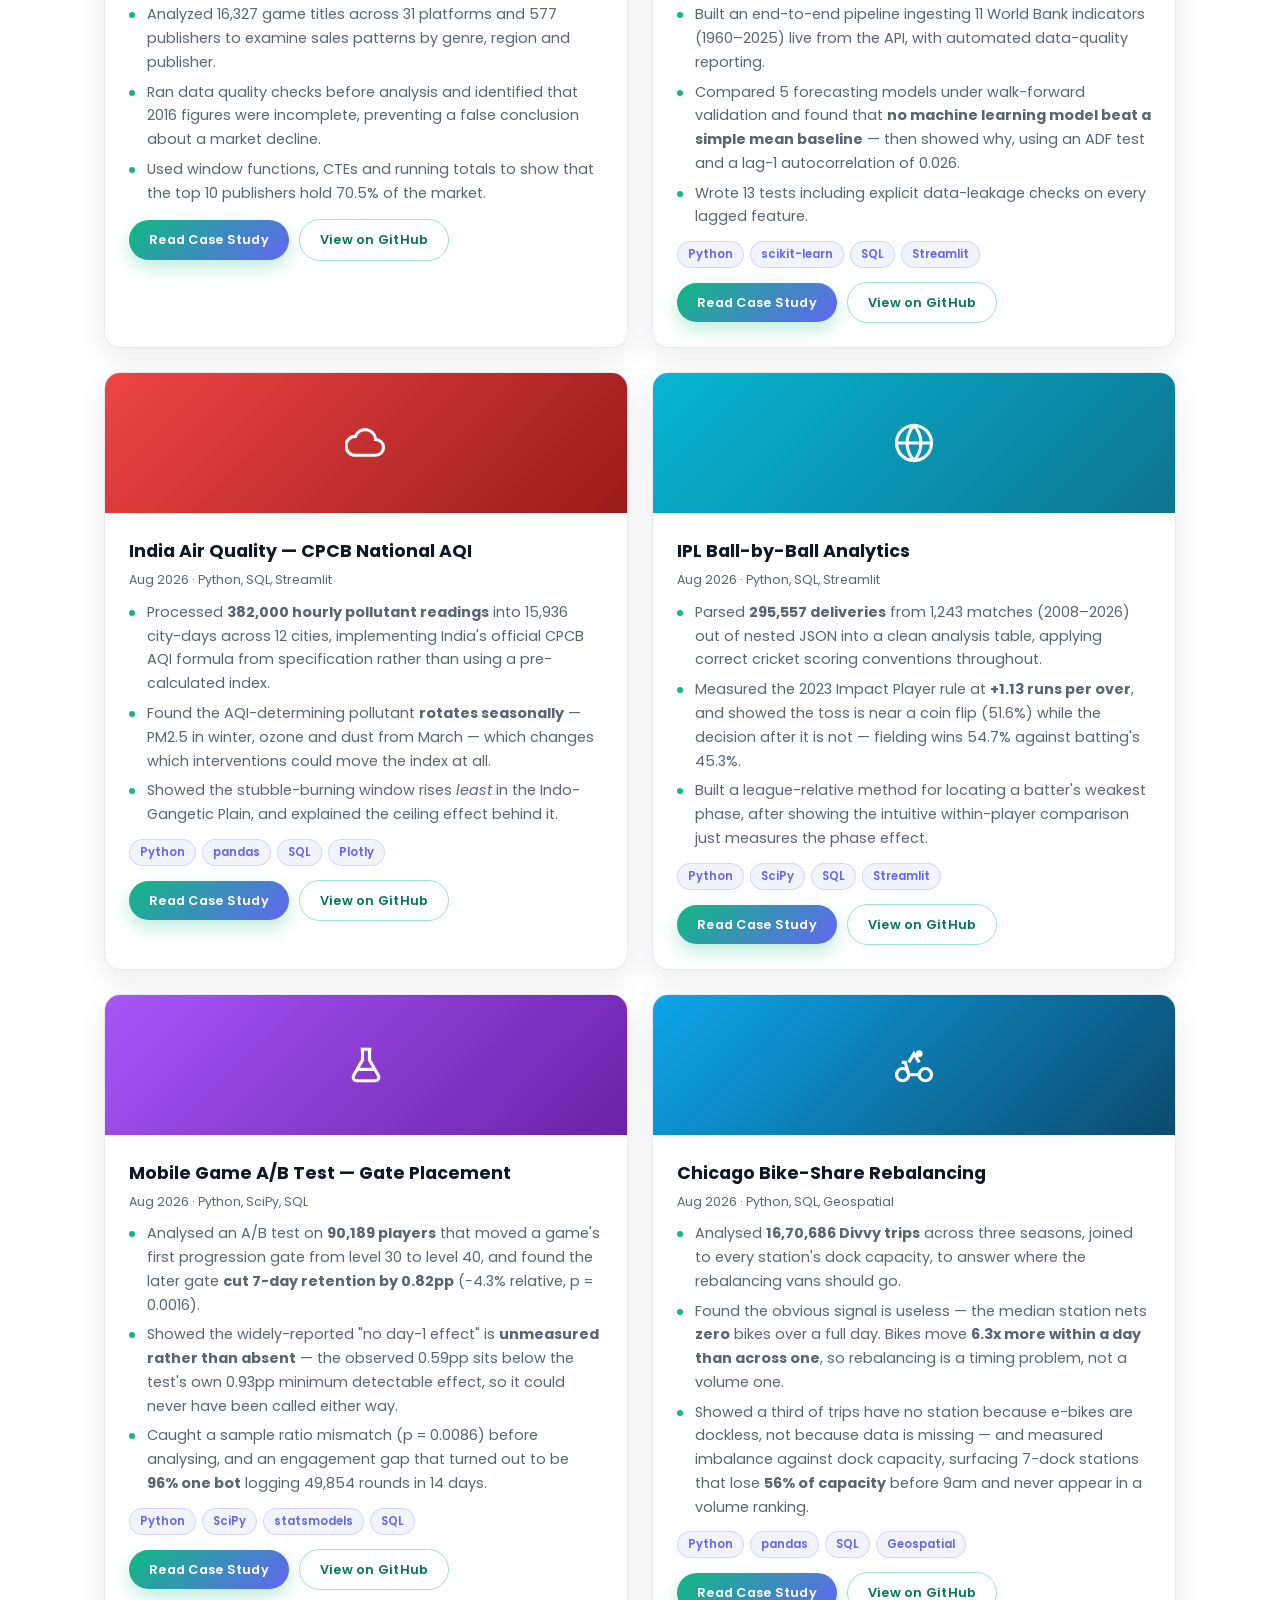
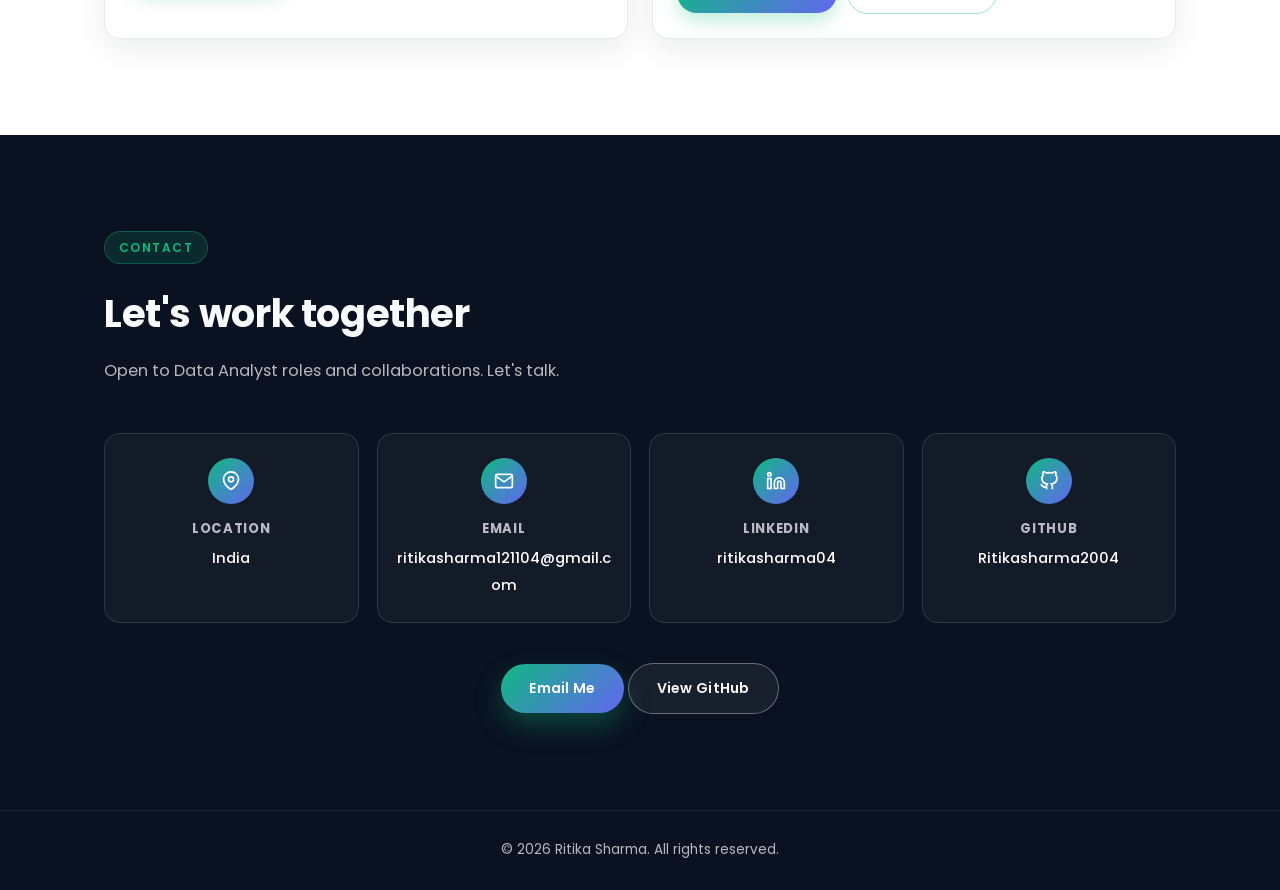
==== commit 7c7ceefd: "Replace the phone contact card with GitHub" ====
--- a/index.html
+++ b/index.html
@@ -424,11 +424,6 @@
             <span class="val">India</span>
           </div>
           <div class="contact-card reveal">
-            <div class="ico"><svg viewBox="0 0 24 24" fill="none" stroke="currentColor" stroke-width="2"><path d="M22 16.92v3a2 2 0 0 1-2.18 2 19.79 19.79 0 0 1-8.63-3.07 19.5 19.5 0 0 1-6-6 19.79 19.79 0 0 1-3.07-8.67A2 2 0 0 1 4.11 2h3a2 2 0 0 1 2 1.72c.127.96.361 1.903.7 2.81a2 2 0 0 1-.45 2.11L8.09 9.91a16 16 0 0 0 6 6l1.27-1.27a2 2 0 0 1 2.11-.45c.907.339 1.85.573 2.81.7A2 2 0 0 1 22 16.92z"/></svg></div>
-            <h4>Phone</h4>
-            <a href="mailto:ritikasharma121104@gmail.com" class="val">[redacted]</a>
-          </div>
-          <div class="contact-card reveal">
             <div class="ico"><svg viewBox="0 0 24 24" fill="none" stroke="currentColor" stroke-width="2"><path d="M22 6c0-1.1-.9-2-2-2H4a2 2 0 0 0-2 2v12a2 2 0 0 0 2 2h16a2 2 0 0 0 2-2V6z"/><polyline points="22,6 12,13 2,6"/></svg></div>
             <h4>Email</h4>
             <a href="mailto:ritikasharma121104@gmail.com" class="val">ritikasharma121104@gmail.com</a>
@@ -438,6 +433,11 @@
             <h4>LinkedIn</h4>
             <a href="https://www.linkedin.com/in/ritikasharma04/" class="val" target="_blank" rel="noopener">ritikasharma04</a>
           </div>
+          <div class="contact-card reveal">
+            <div class="ico"><svg viewBox="0 0 24 24" fill="none" stroke="currentColor" stroke-width="2"><path d="M9 19c-5 1.5-5-2.5-7-3m14 6v-3.87a3.37 3.37 0 0 0-.94-2.61c3.14-.35 6.44-1.54 6.44-7A5.44 5.44 0 0 0 20 4.77 5.07 5.07 0 0 0 19.91 1S18.73.65 16 2.48a13.38 13.38 0 0 0-7 0C6.27.65 5.09 1 5.09 1A5.07 5.07 0 0 0 5 4.77a5.44 5.44 0 0 0-1.5 3.78c0 5.42 3.3 6.61 6.44 7A3.37 3.37 0 0 0 9 18.13V22"/></svg></div>
+            <h4>GitHub</h4>
+            <a href="https://github.com/Ritikasharma2004" class="val" target="_blank" rel="noopener">Ritikasharma2004</a>
+          </div>
         </div>
         <div class="contact-cta reveal">
           <a href="mailto:ritikasharma121104@gmail.com" class="btn btn-primary">Email Me</a>
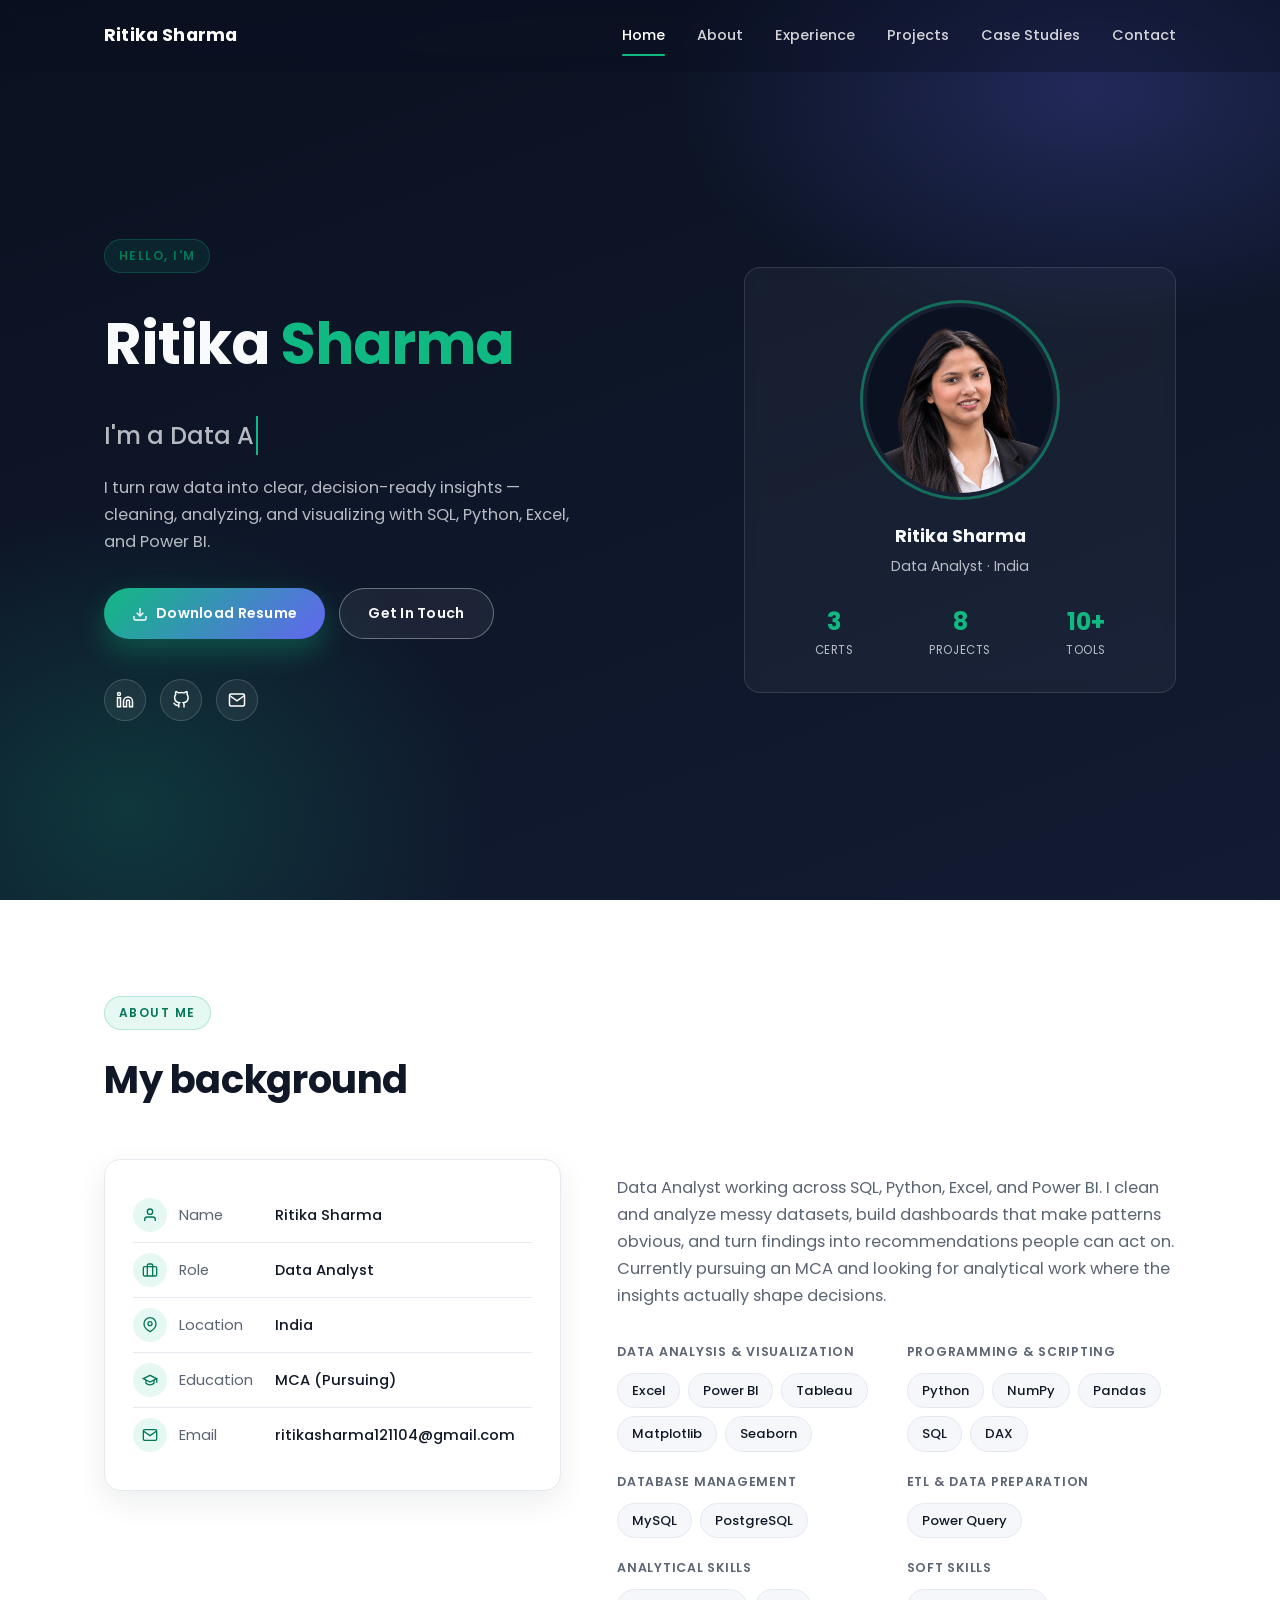
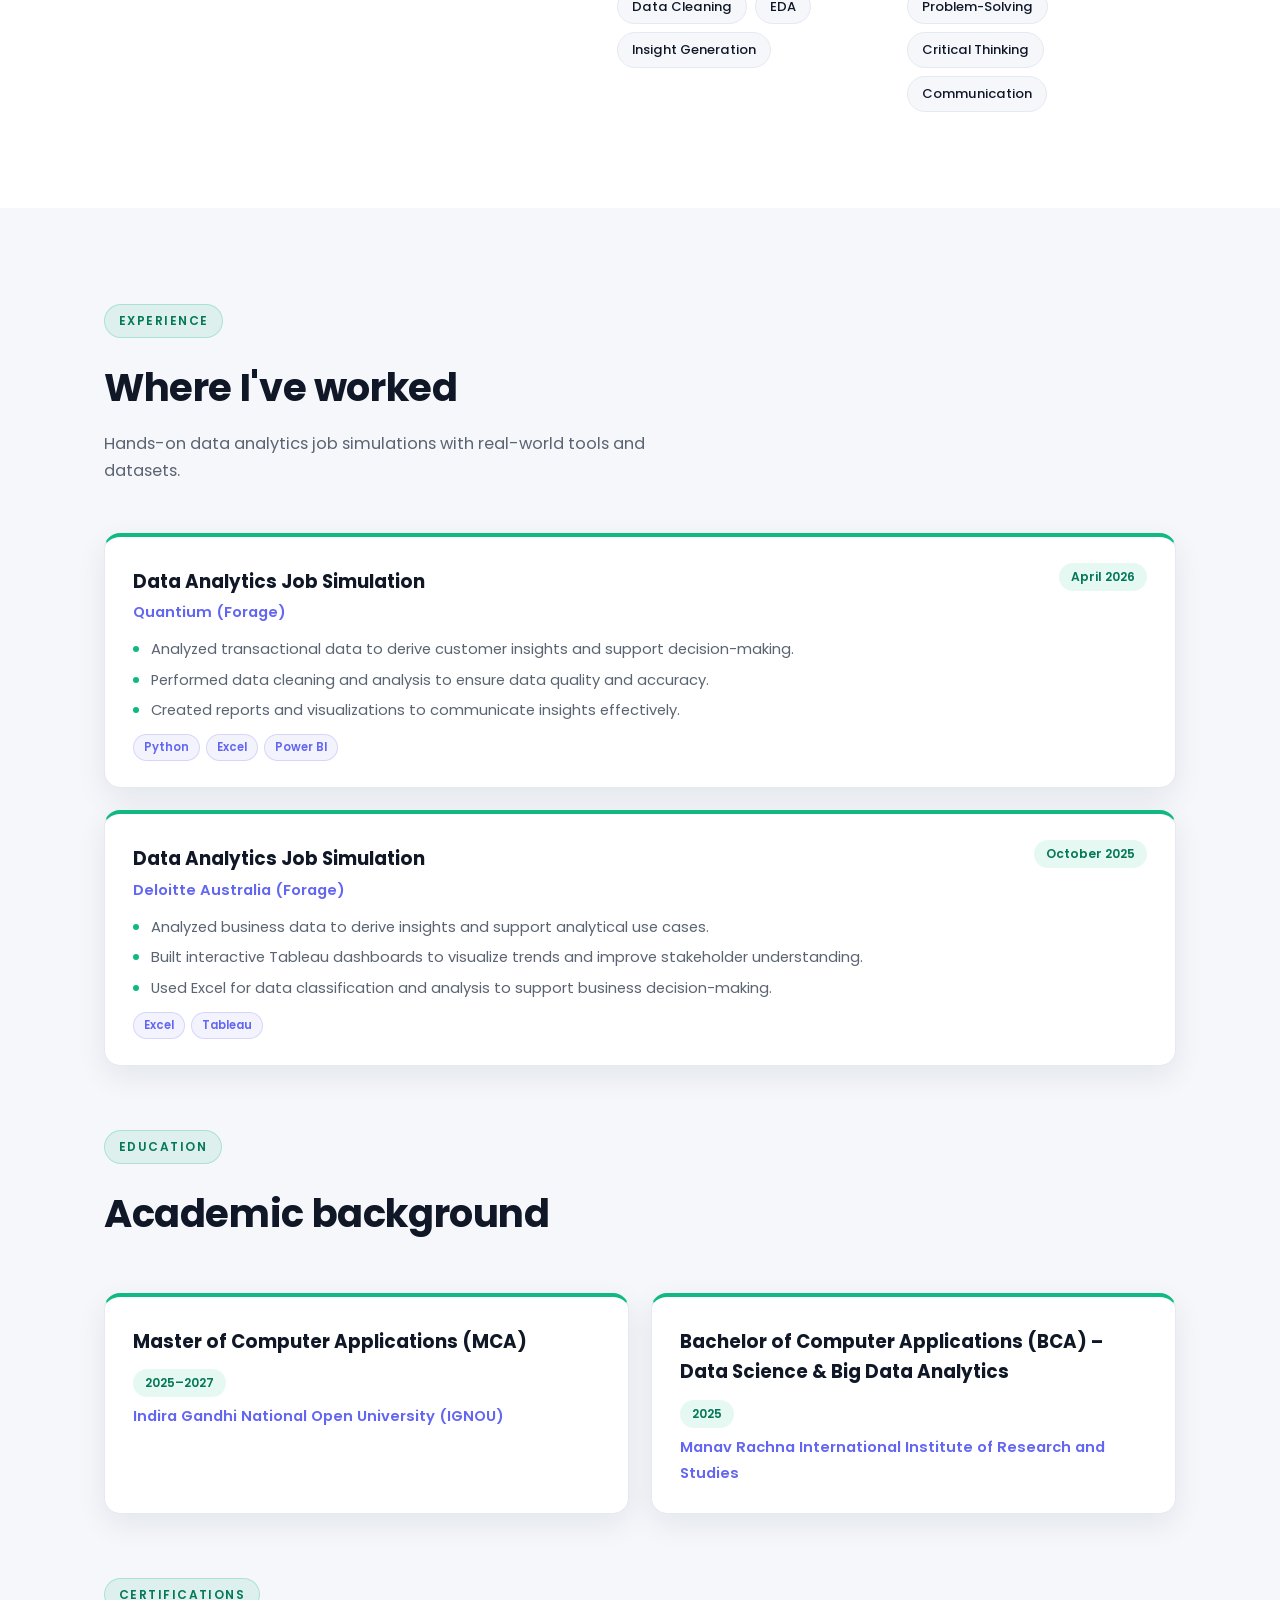
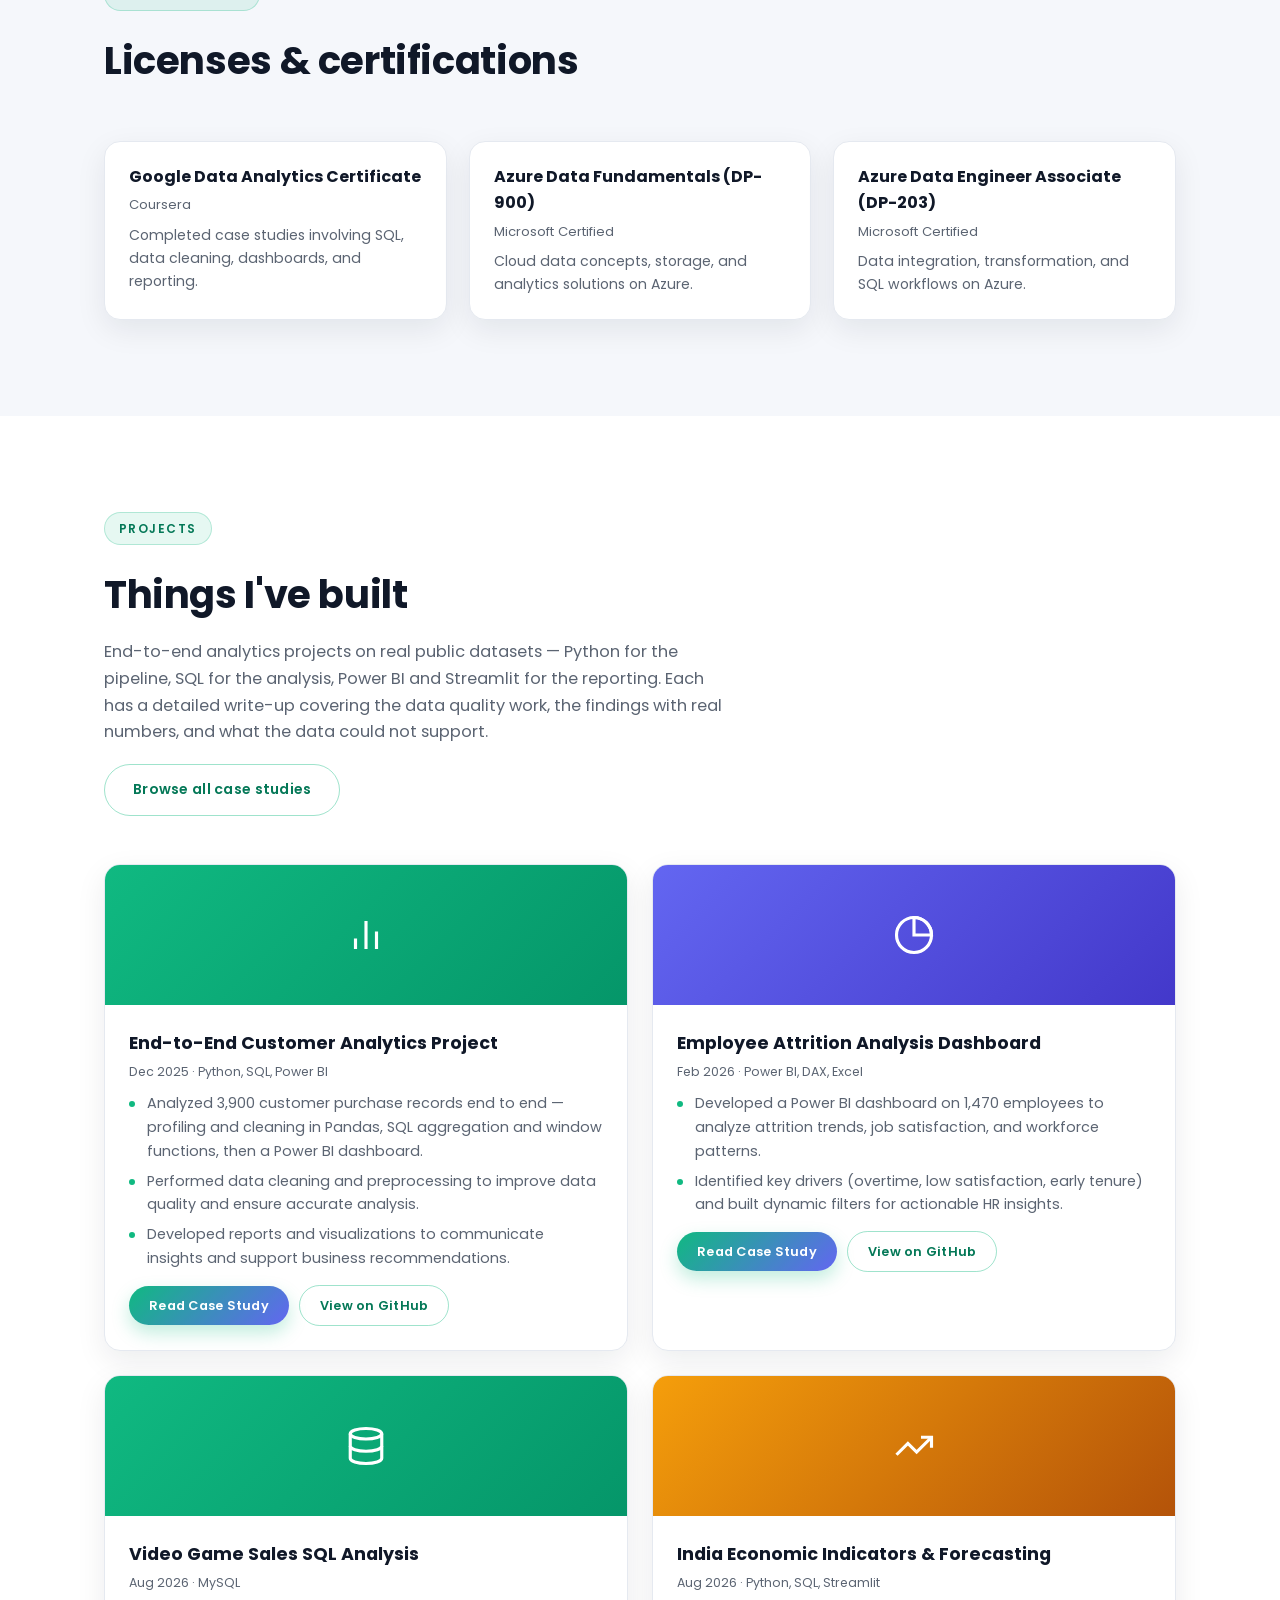
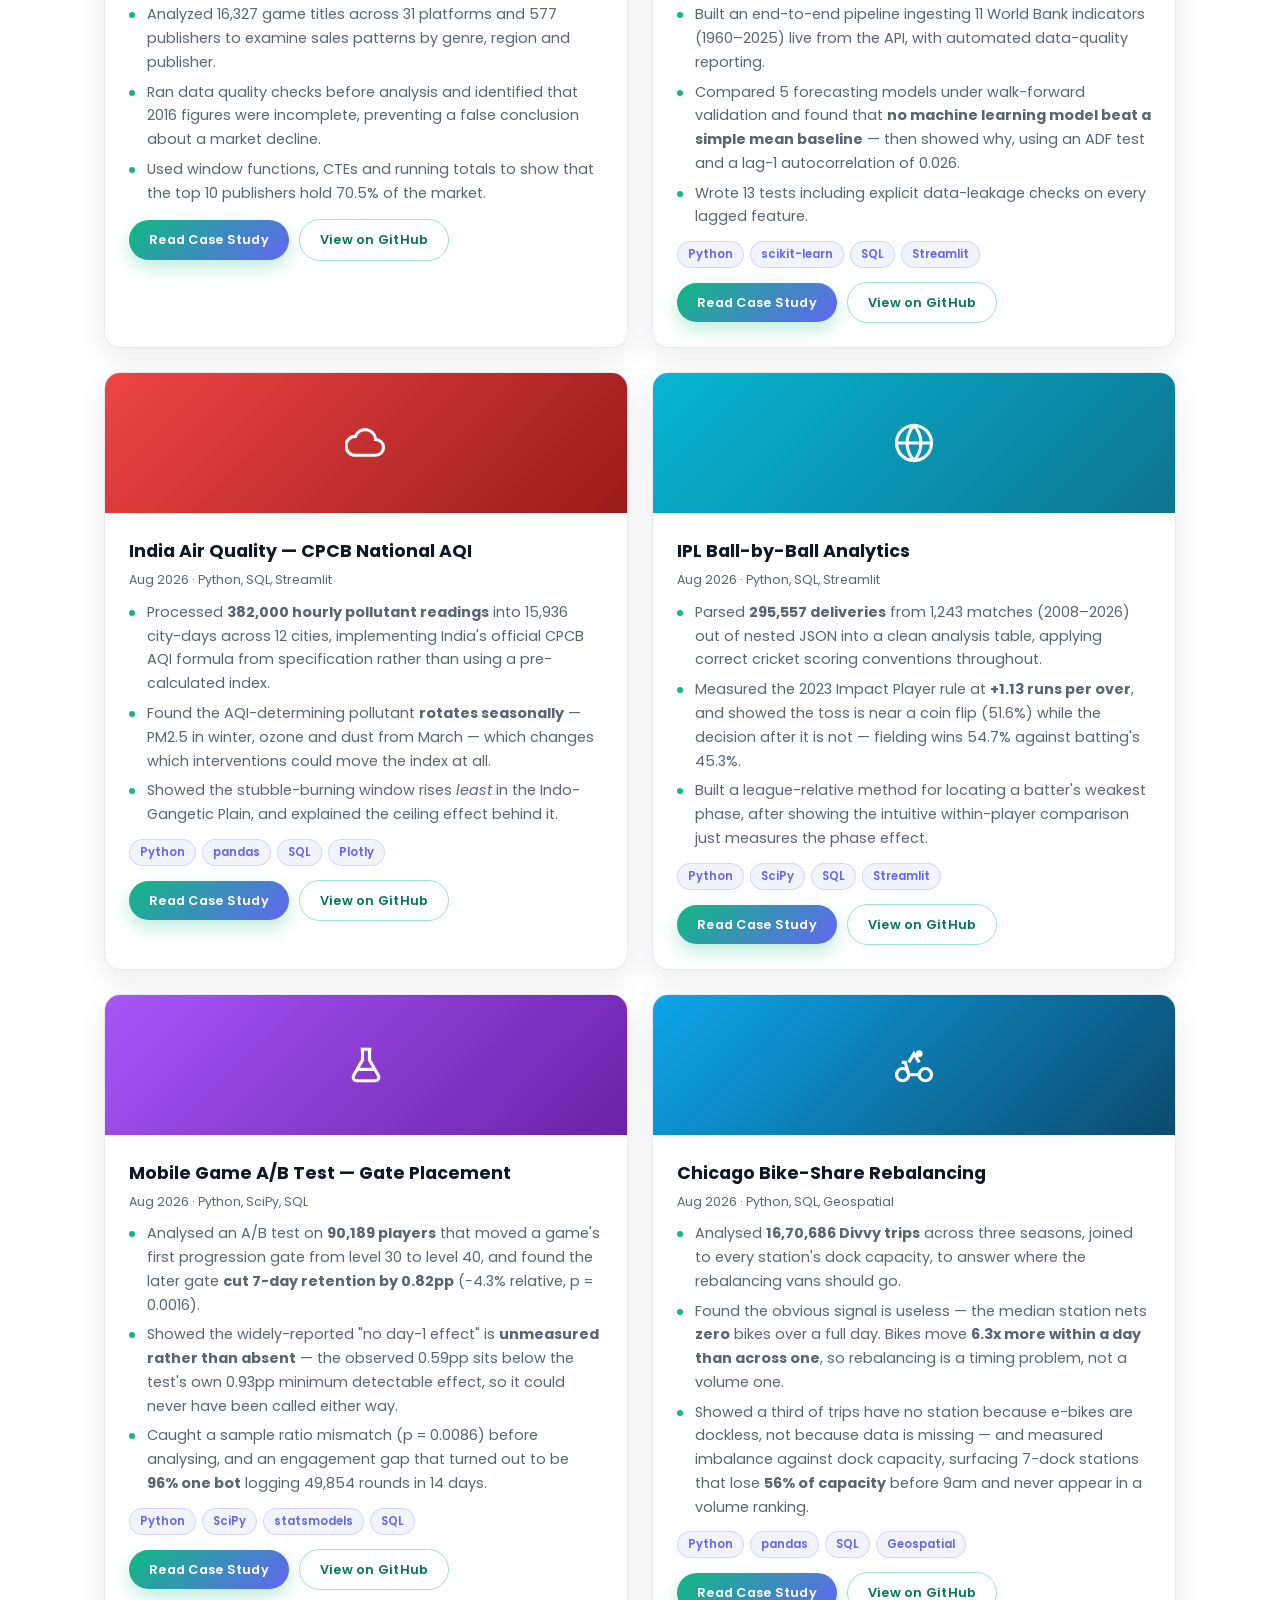
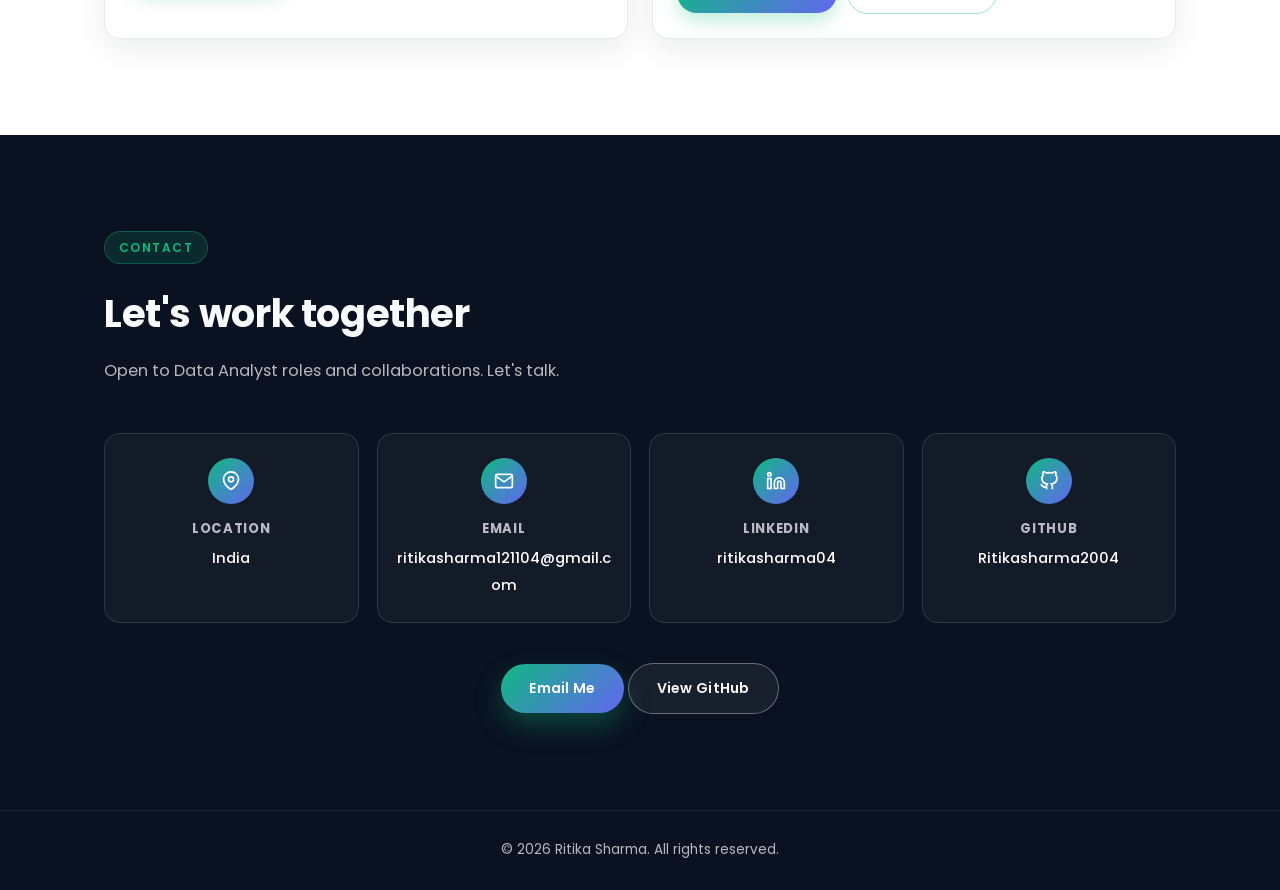
==== commit a8c2b8fd: "Enlarge the hero profile photo" ====
--- a/index.html
+++ b/index.html
@@ -7,7 +7,7 @@
   <meta name="description" content="Ritika Sharma — Data Analyst working across SQL, Python, Power BI, DAX, and Excel. Turning raw data into decision-ready insights.">
   <link rel="preconnect" href="https://fonts.googleapis.com">
   <link href="https://fonts.googleapis.com/css?family=Poppins:400,500,600,700,800" rel="stylesheet">
-  <link rel="stylesheet" href="css/main.css?v=5">
+  <link rel="stylesheet" href="css/main.css?v=6">
 </head>
 <body>
 
--- a/css/main.css
+++ b/css/main.css
@@ -264,9 +264,13 @@
   backdrop-filter: blur(6px);
 }
 .hero-avatar {
-  width: 120px; height: 120px;
+  width: min(200px, 100%);
+  aspect-ratio: 1;
+  height: auto;
+  object-fit: cover;
   border-radius: 50%;
-  margin: 0 auto 20px;
+  display: block;
+  margin: 0 auto 22px;
   border: 3px solid rgba(16, 185, 129, 0.5);
   padding: 4px;
 }
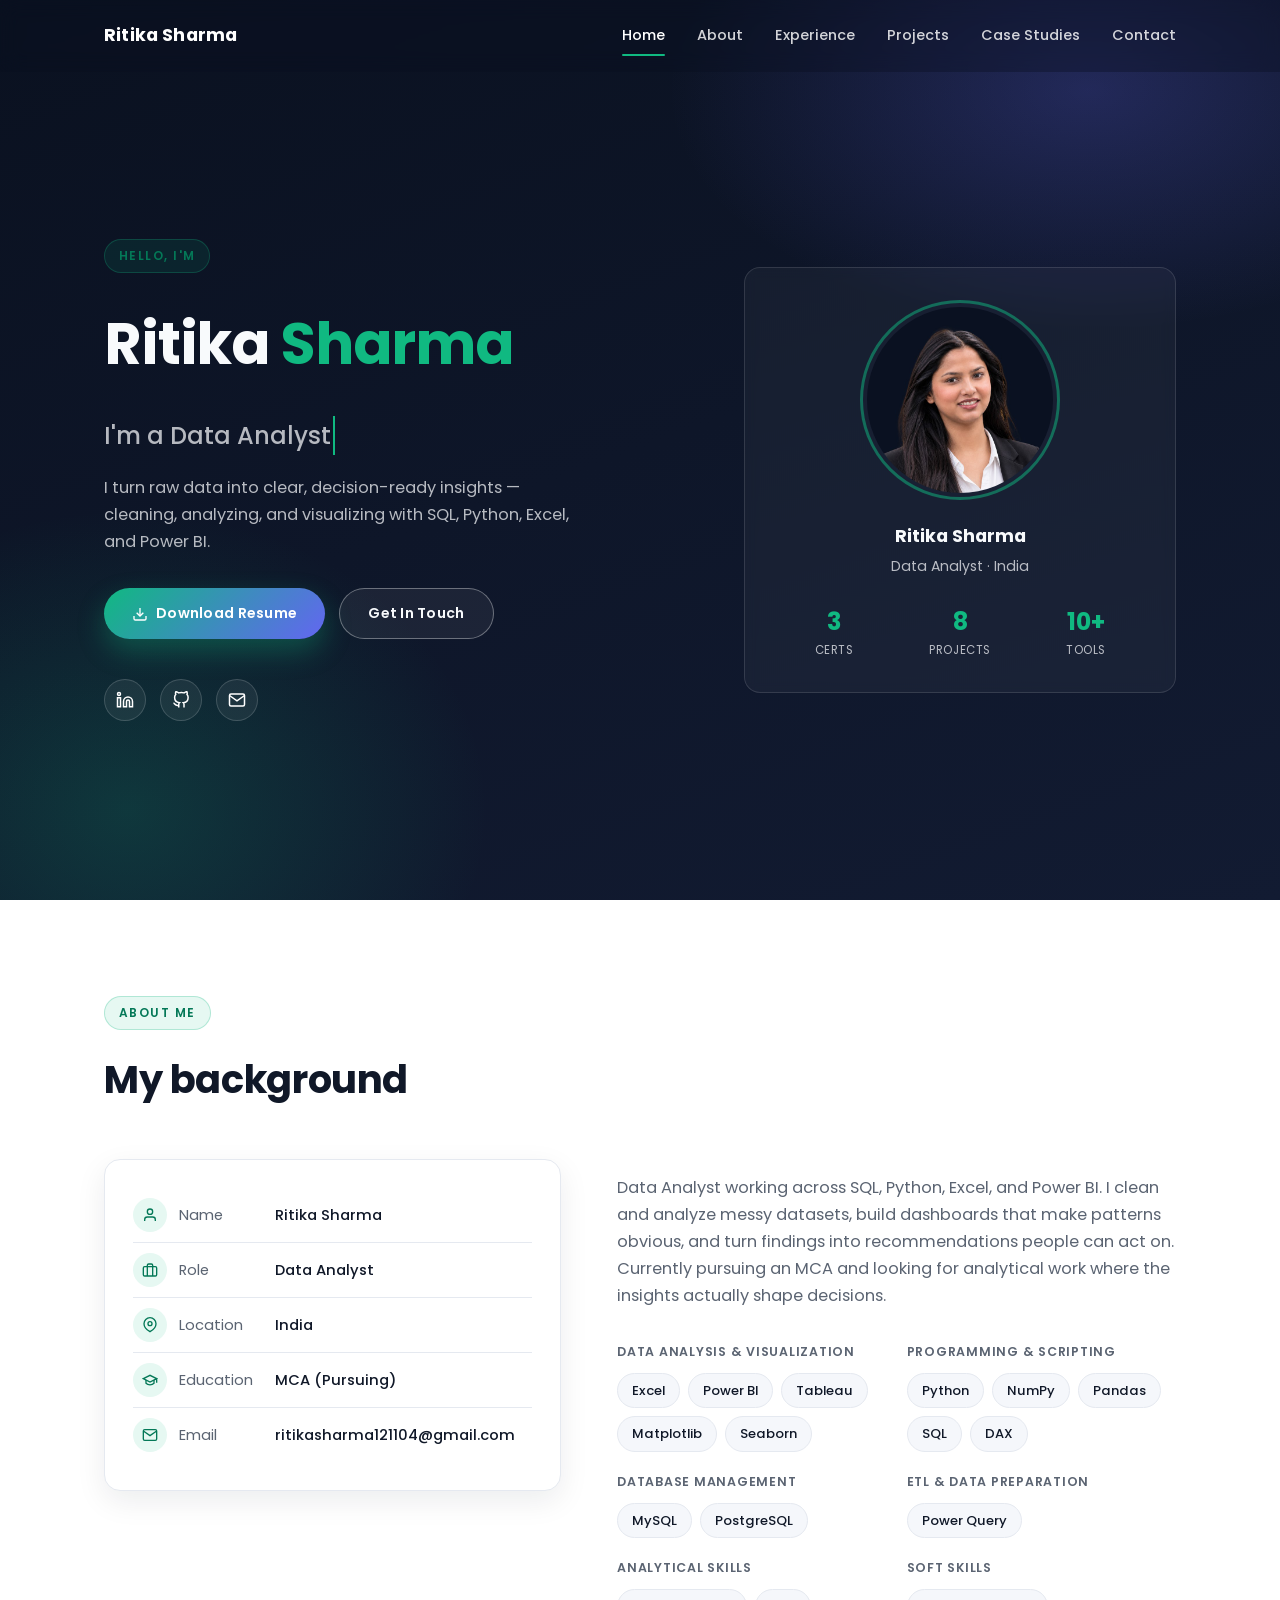
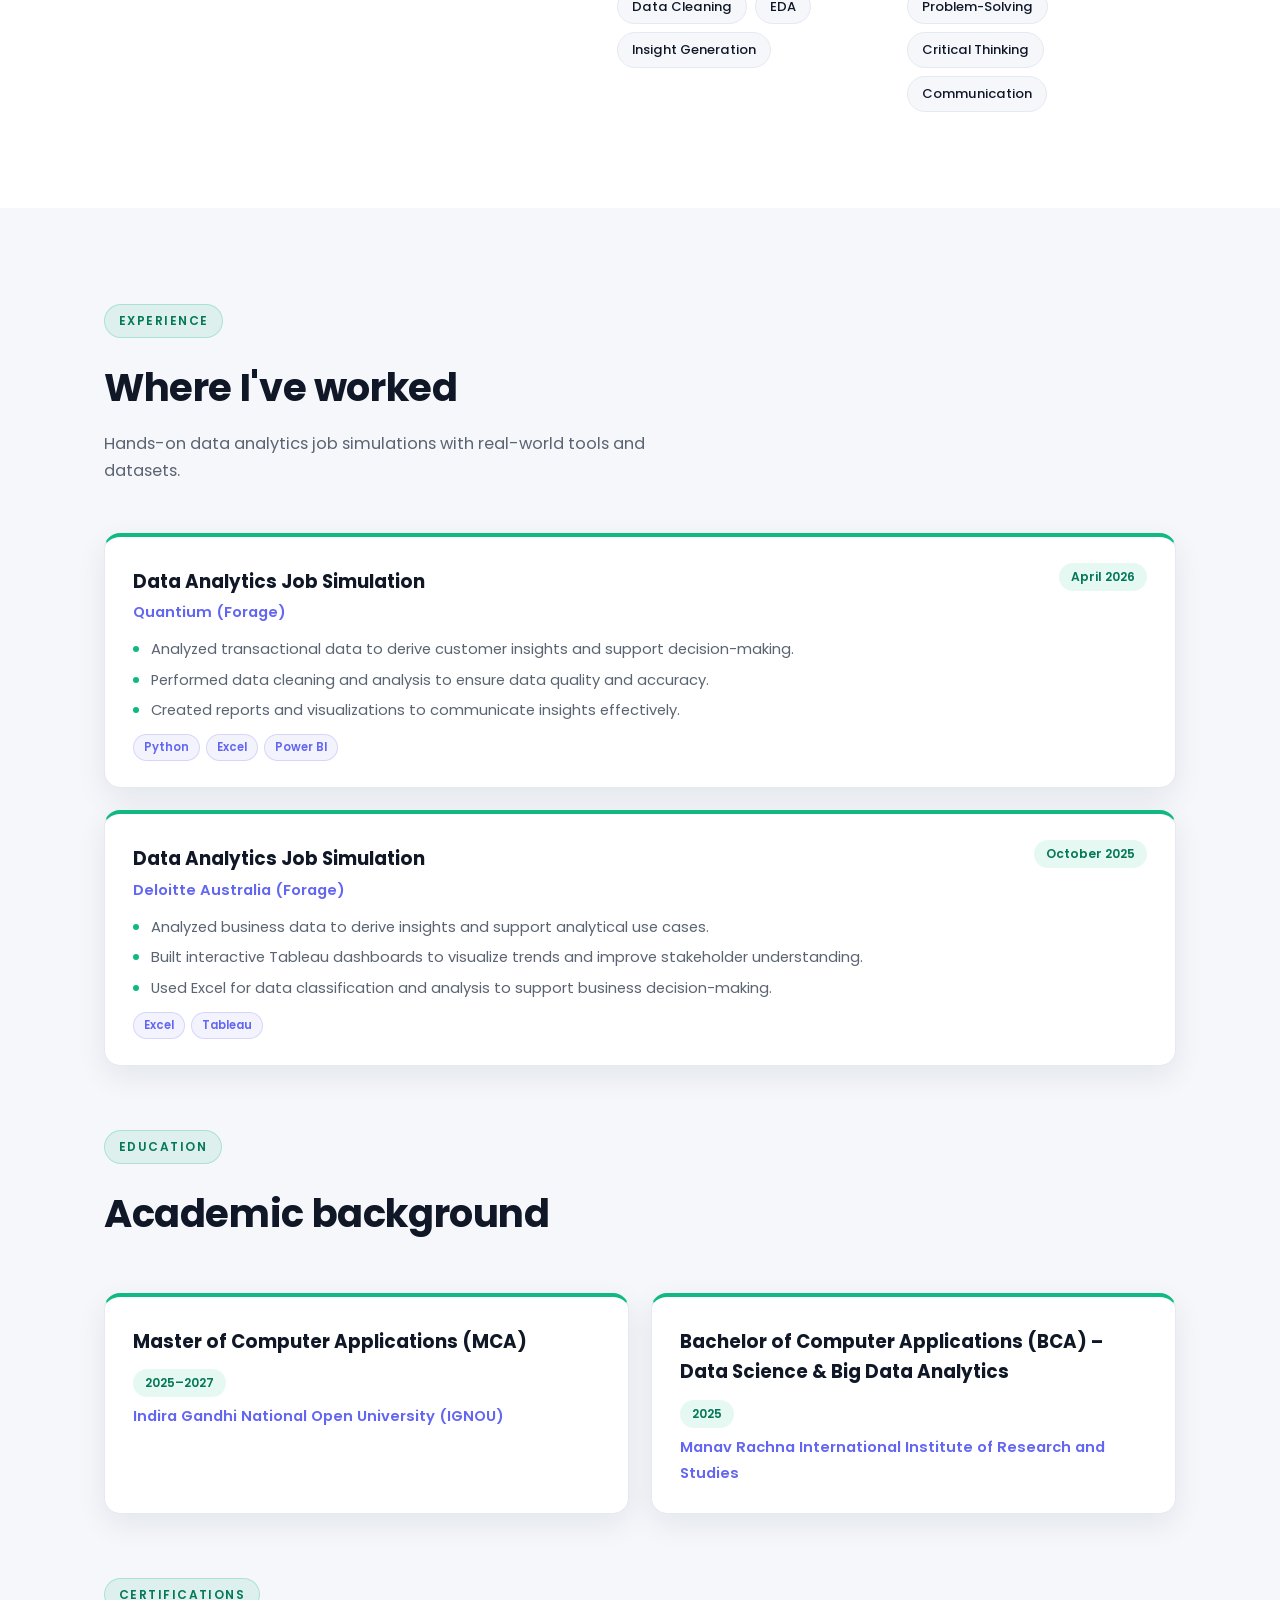
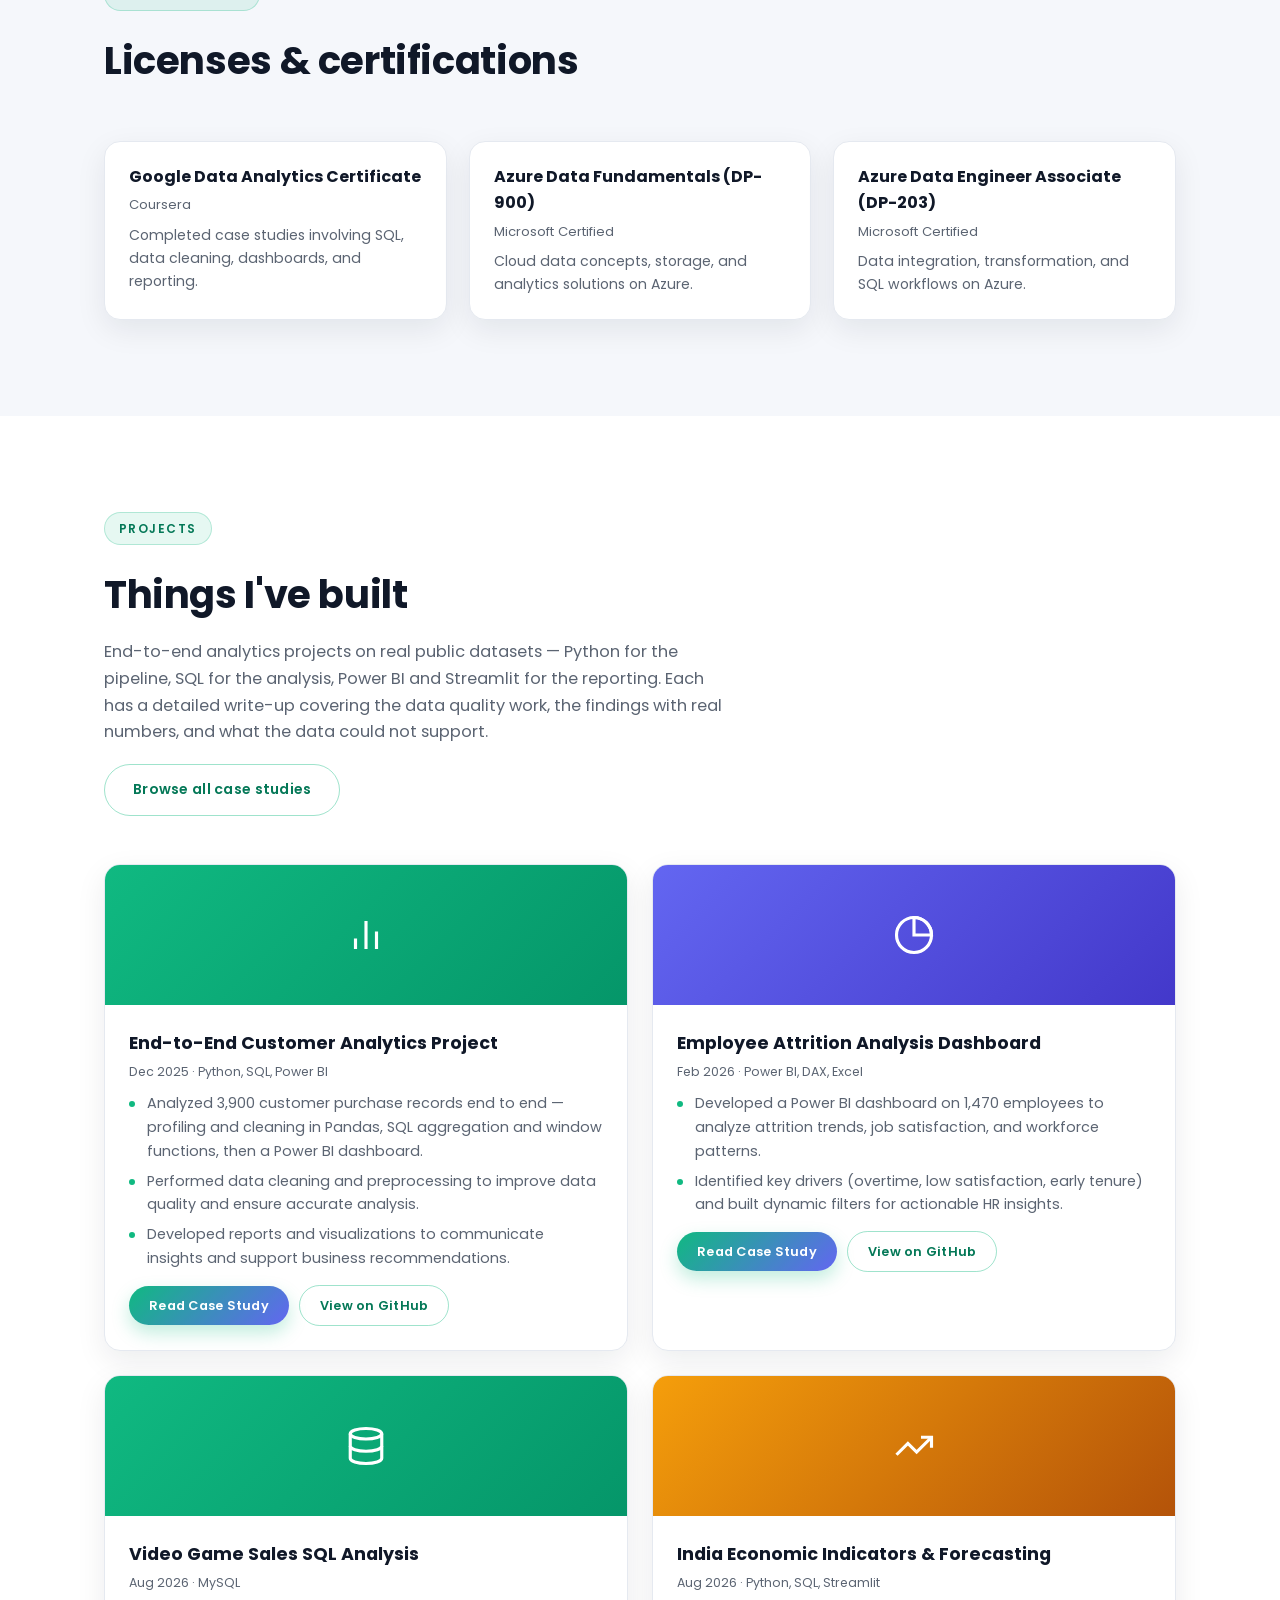
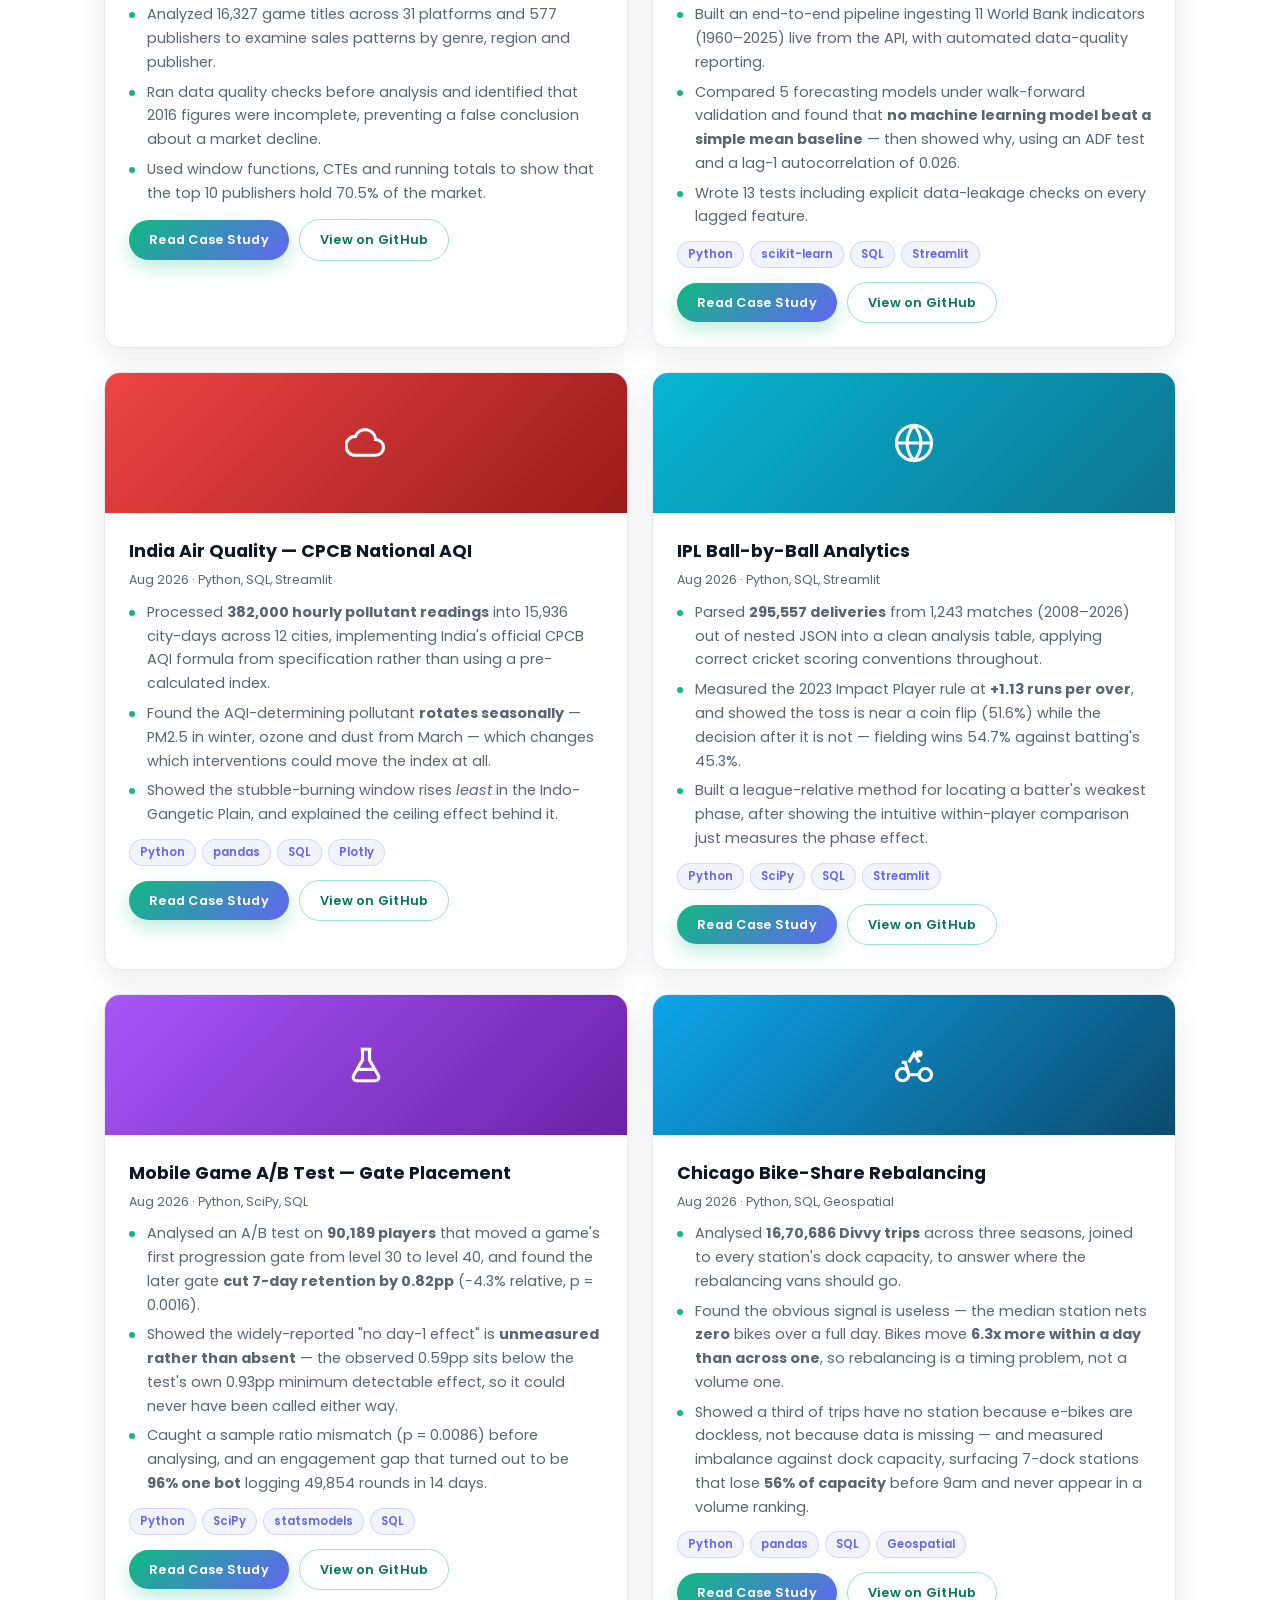
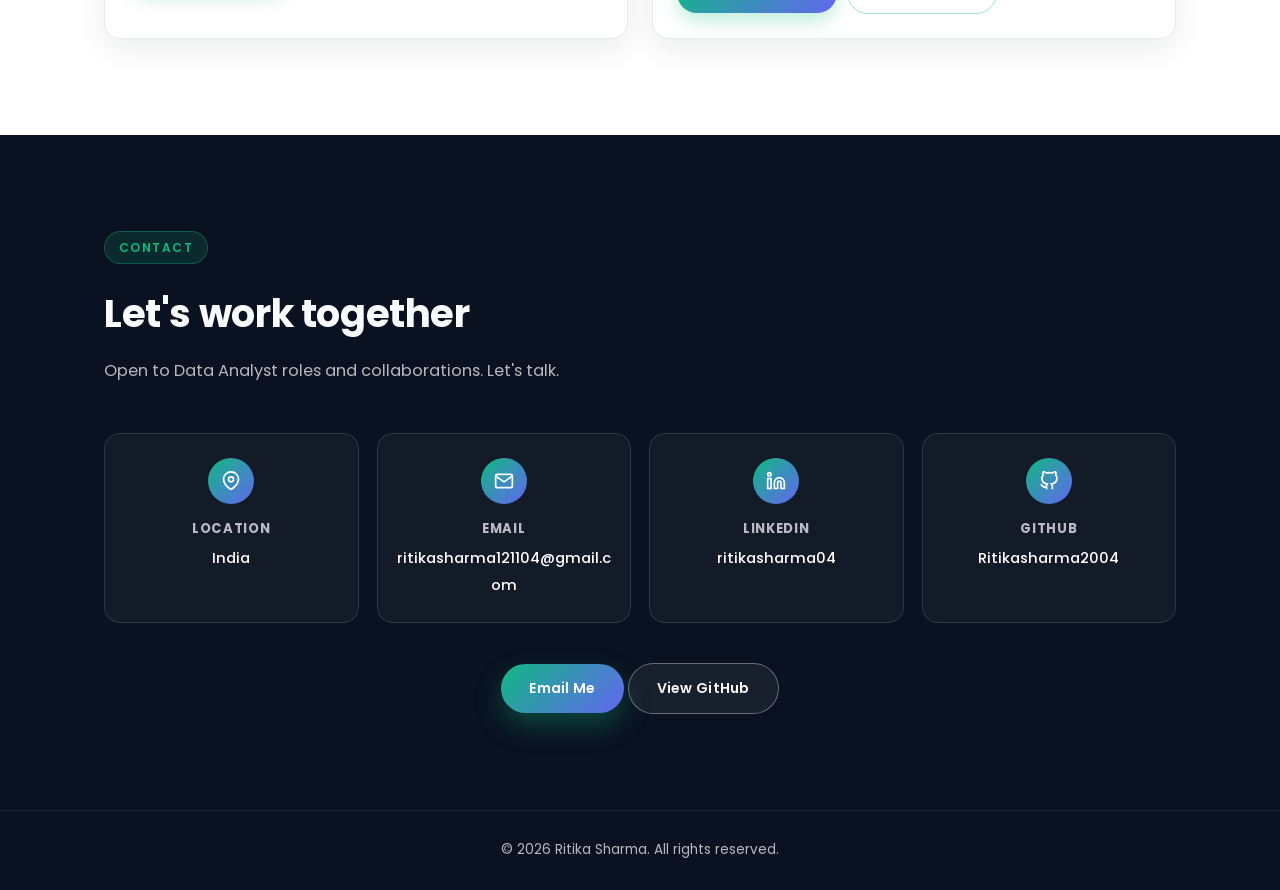
==== commit 97aaf113: "Add Open Graph and Twitter card metadata" ====
--- a/index.html
+++ b/index.html
@@ -5,6 +5,24 @@
   <title>Ritika Sharma — Data Analyst</title>
   <meta name="viewport" content="width=device-width, initial-scale=1">
   <meta name="description" content="Ritika Sharma — Data Analyst working across SQL, Python, Power BI, DAX, and Excel. Turning raw data into decision-ready insights.">
+  <link rel="canonical" href="https://ritikasharma2004.github.io/ritika-portfolio/">
+
+  <!-- Open Graph / LinkedIn, WhatsApp, Facebook -->
+  <meta property="og:type" content="website">
+  <meta property="og:site_name" content="Ritika Sharma">
+  <meta property="og:url" content="https://ritikasharma2004.github.io/ritika-portfolio/">
+  <meta property="og:title" content="Ritika Sharma — Data Analyst">
+  <meta property="og:description" content="Data Analyst working across SQL, Python, Power BI, DAX, and Excel — with 8 end-to-end case studies turning raw data into decision-ready insights.">
+  <meta property="og:image" content="https://ritikasharma2004.github.io/ritika-portfolio/images/og-preview.png">
+  <meta property="og:image:width" content="1200">
+  <meta property="og:image:height" content="630">
+  <meta property="og:image:alt" content="Ritika Sharma — Data Analyst. SQL, Python, Power BI, DAX, Excel.">
+
+  <!-- Twitter / X -->
+  <meta name="twitter:card" content="summary_large_image">
+  <meta name="twitter:title" content="Ritika Sharma — Data Analyst">
+  <meta name="twitter:description" content="Data Analyst working across SQL, Python, Power BI, DAX, and Excel — with 8 end-to-end case studies turning raw data into decision-ready insights.">
+  <meta name="twitter:image" content="https://ritikasharma2004.github.io/ritika-portfolio/images/og-preview.png">
   <link rel="preconnect" href="https://fonts.googleapis.com">
   <link href="https://fonts.googleapis.com/css?family=Poppins:400,500,600,700,800" rel="stylesheet">
   <link rel="stylesheet" href="css/main.css?v=6">
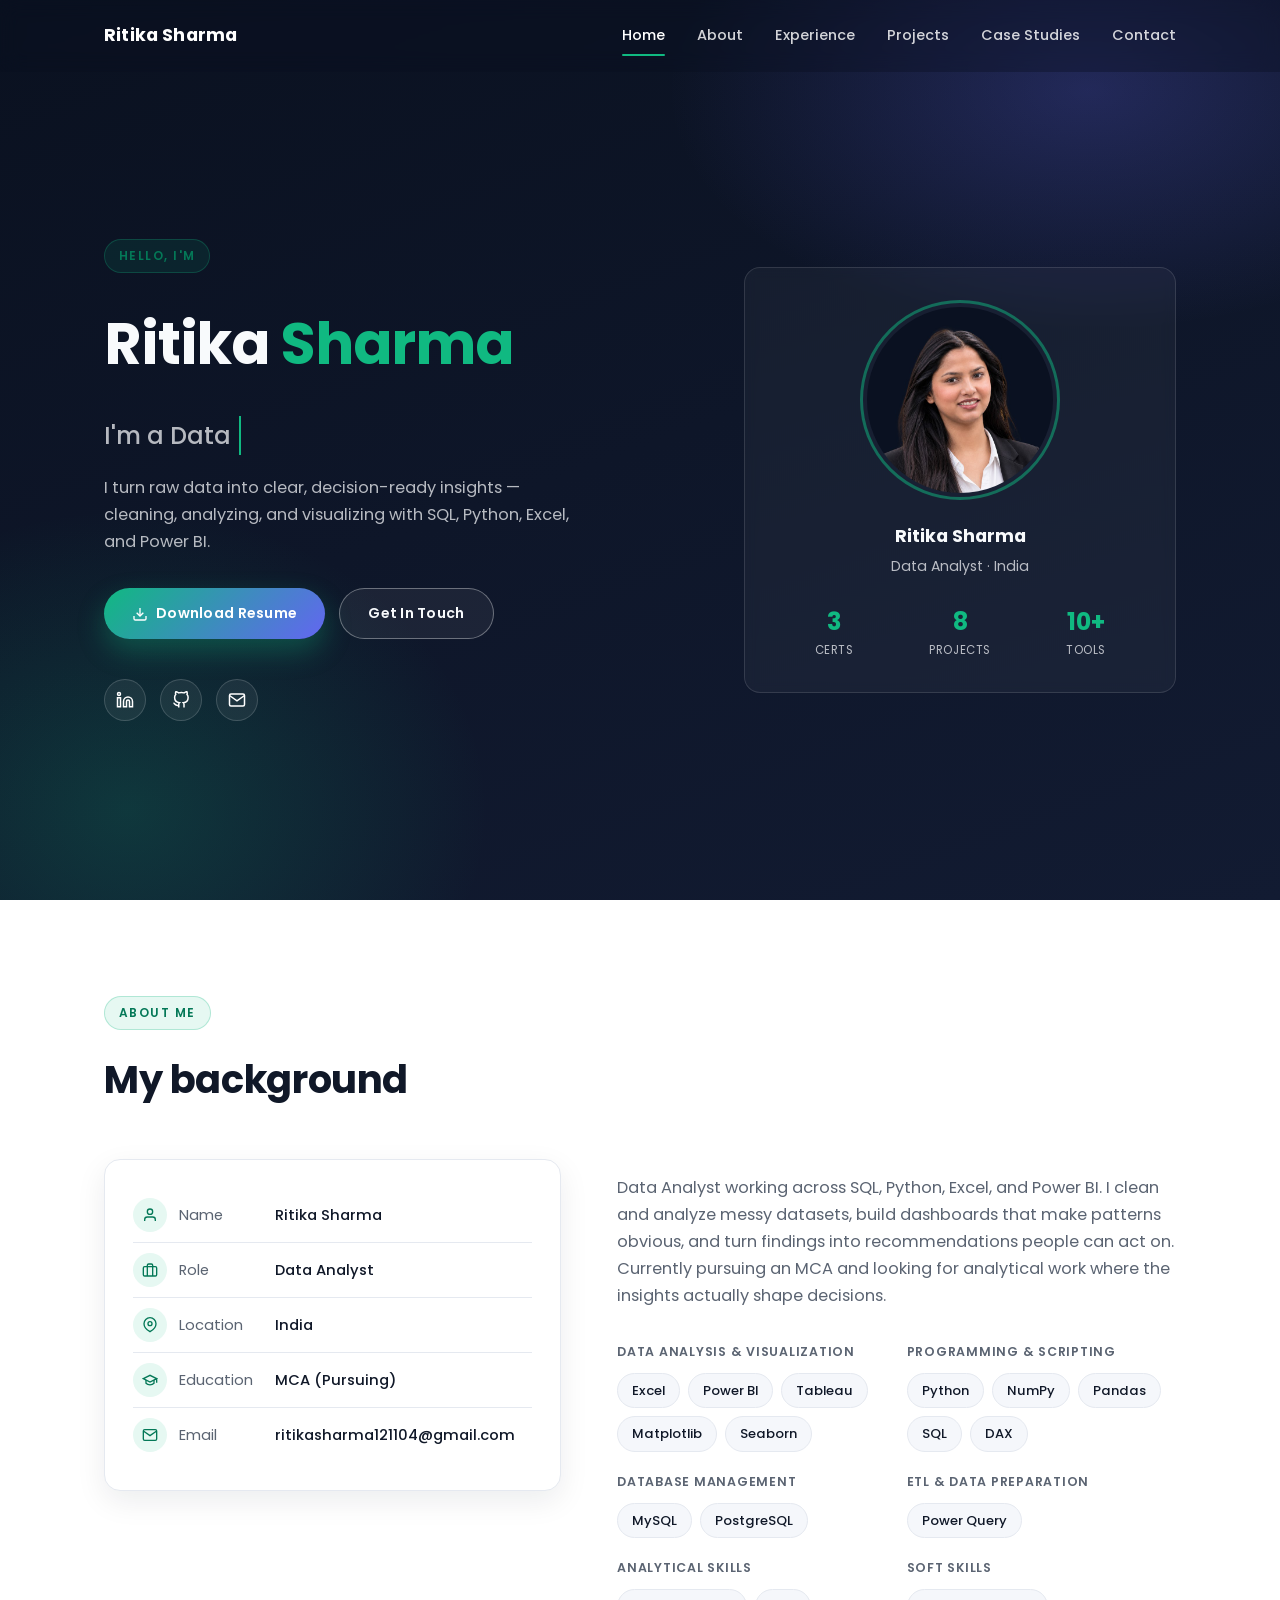
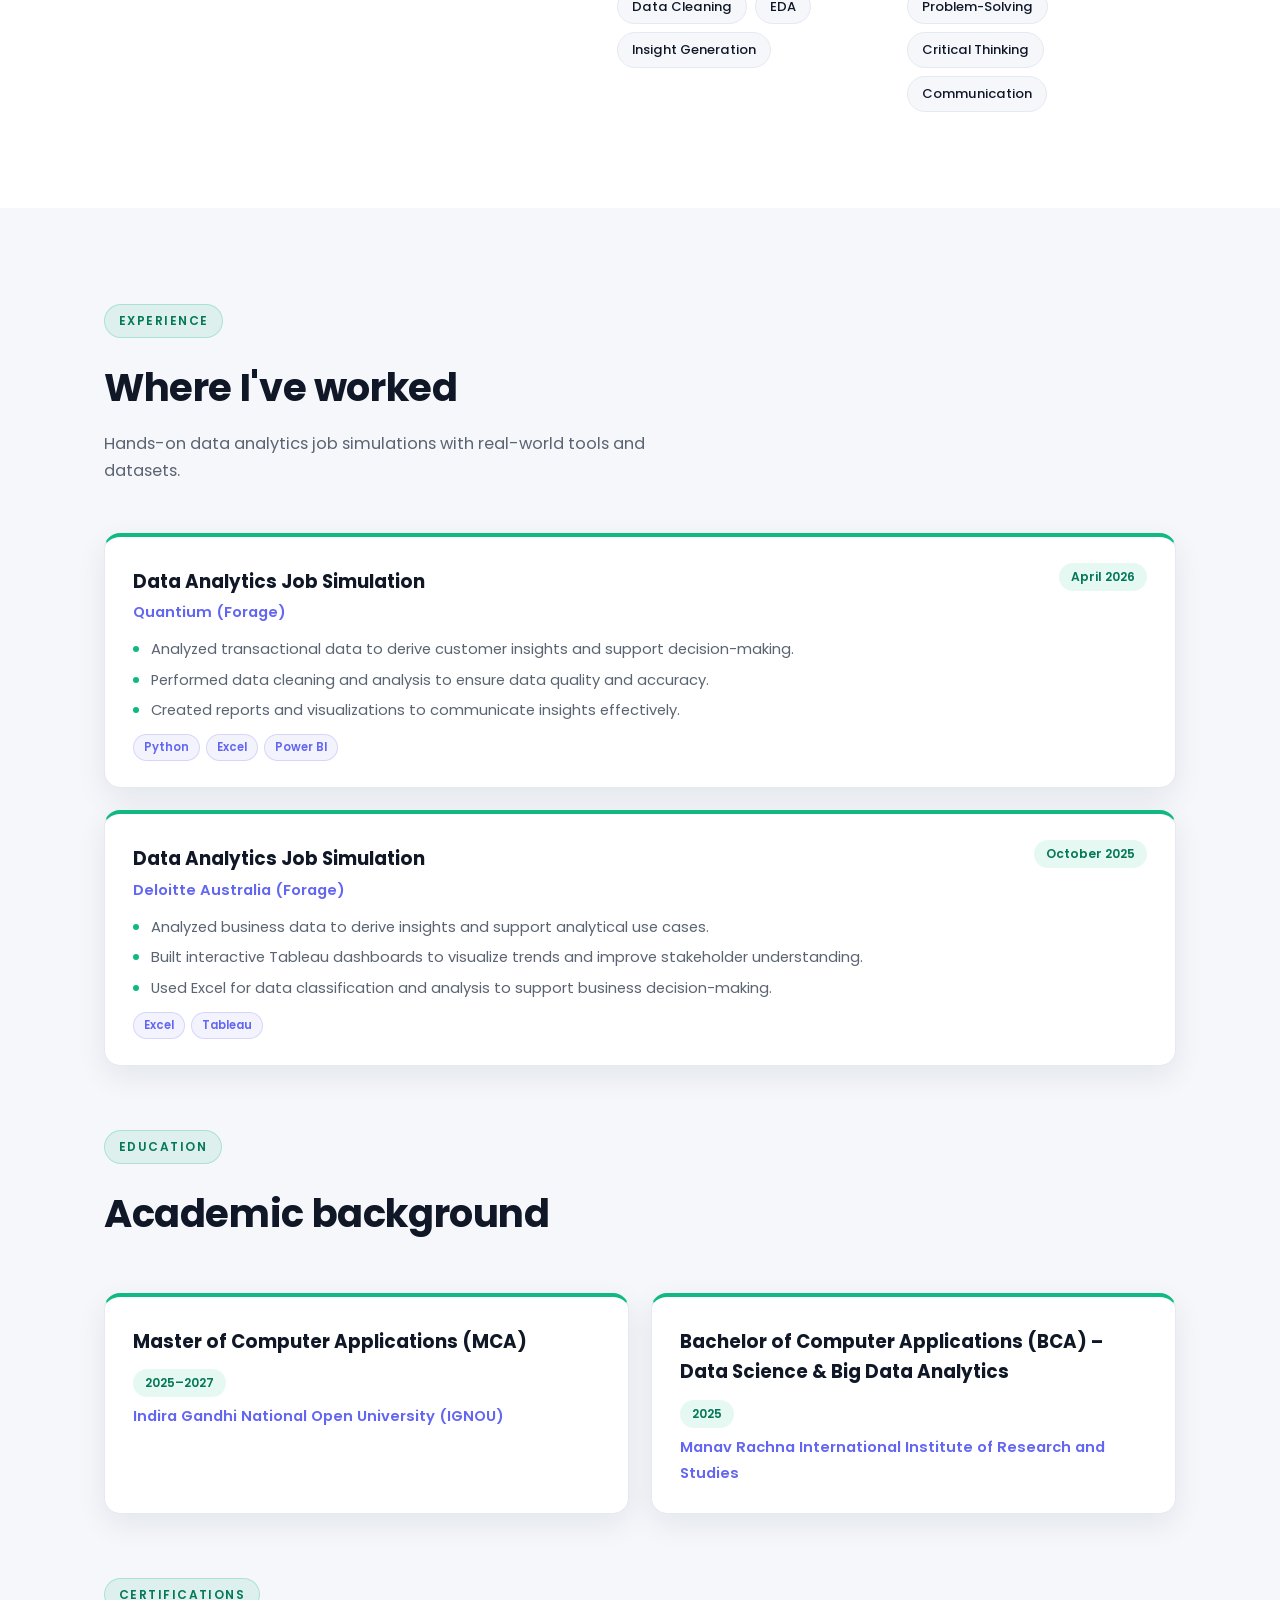
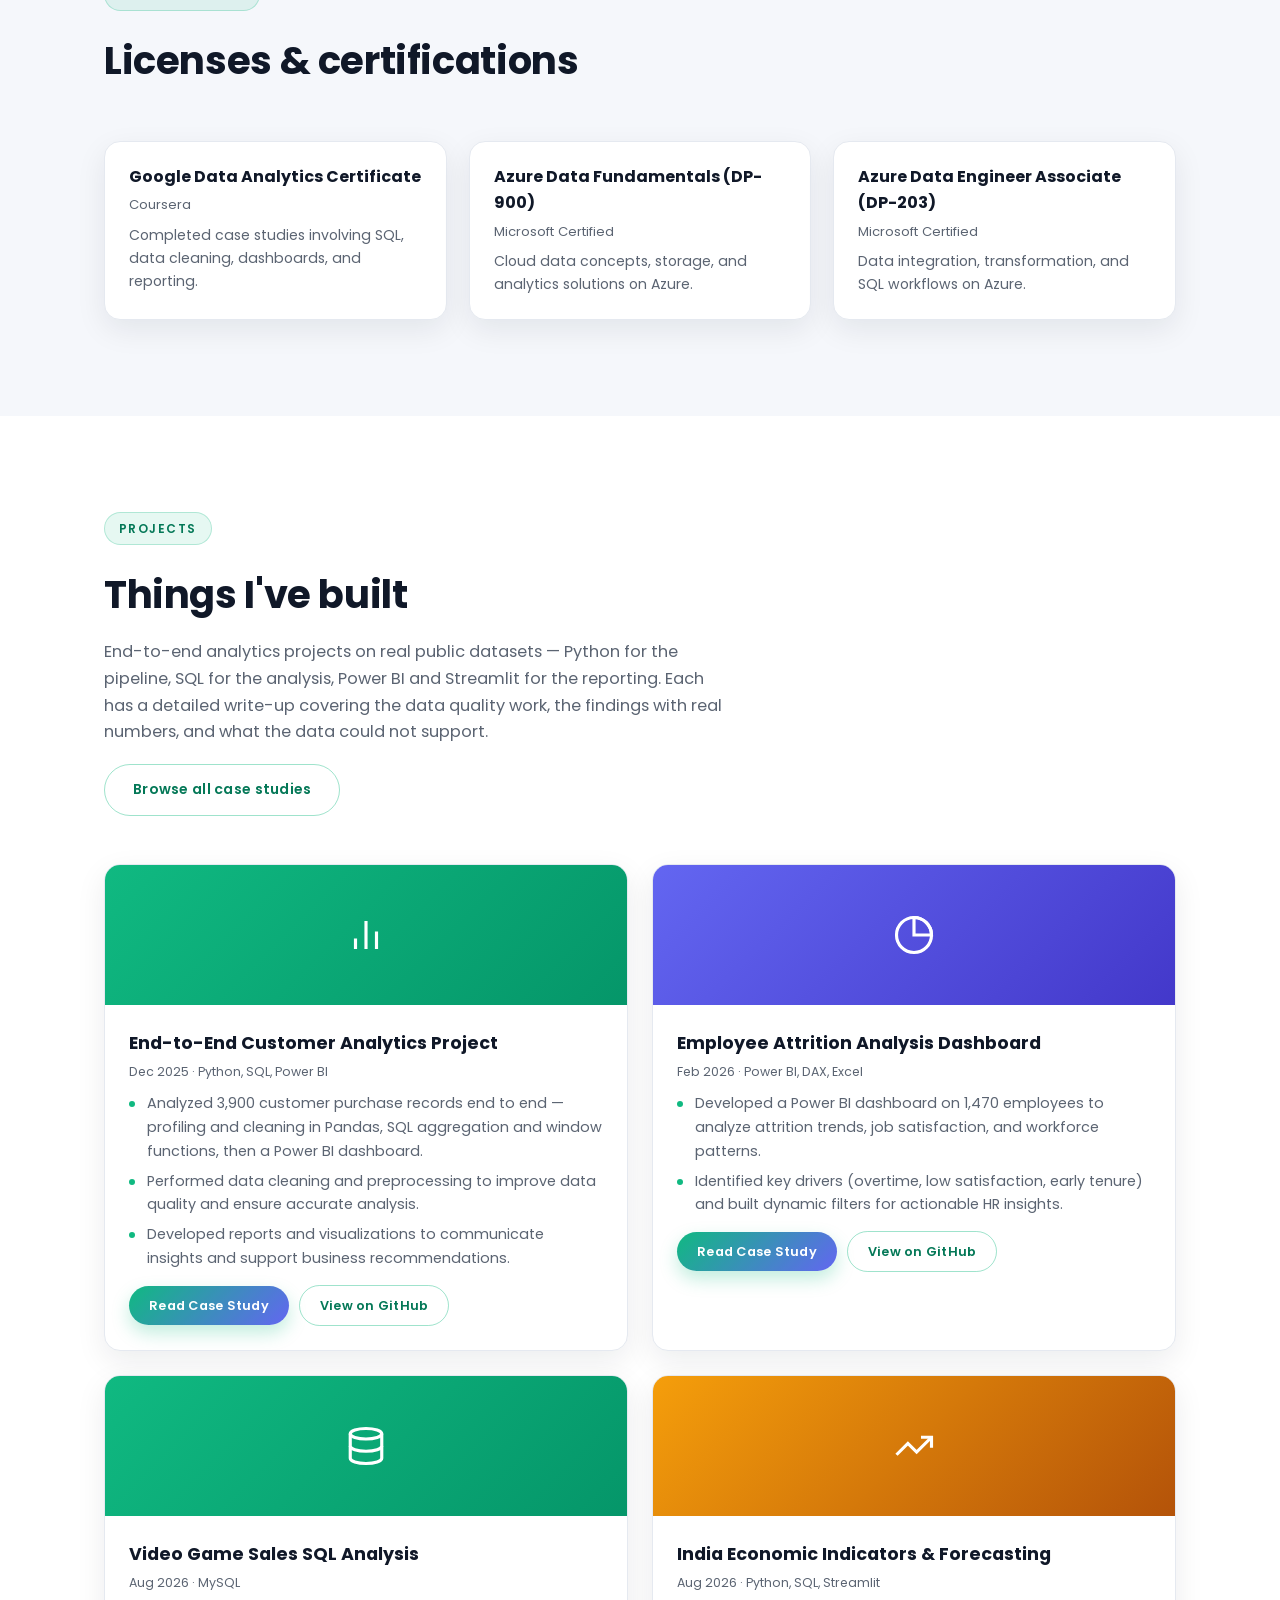
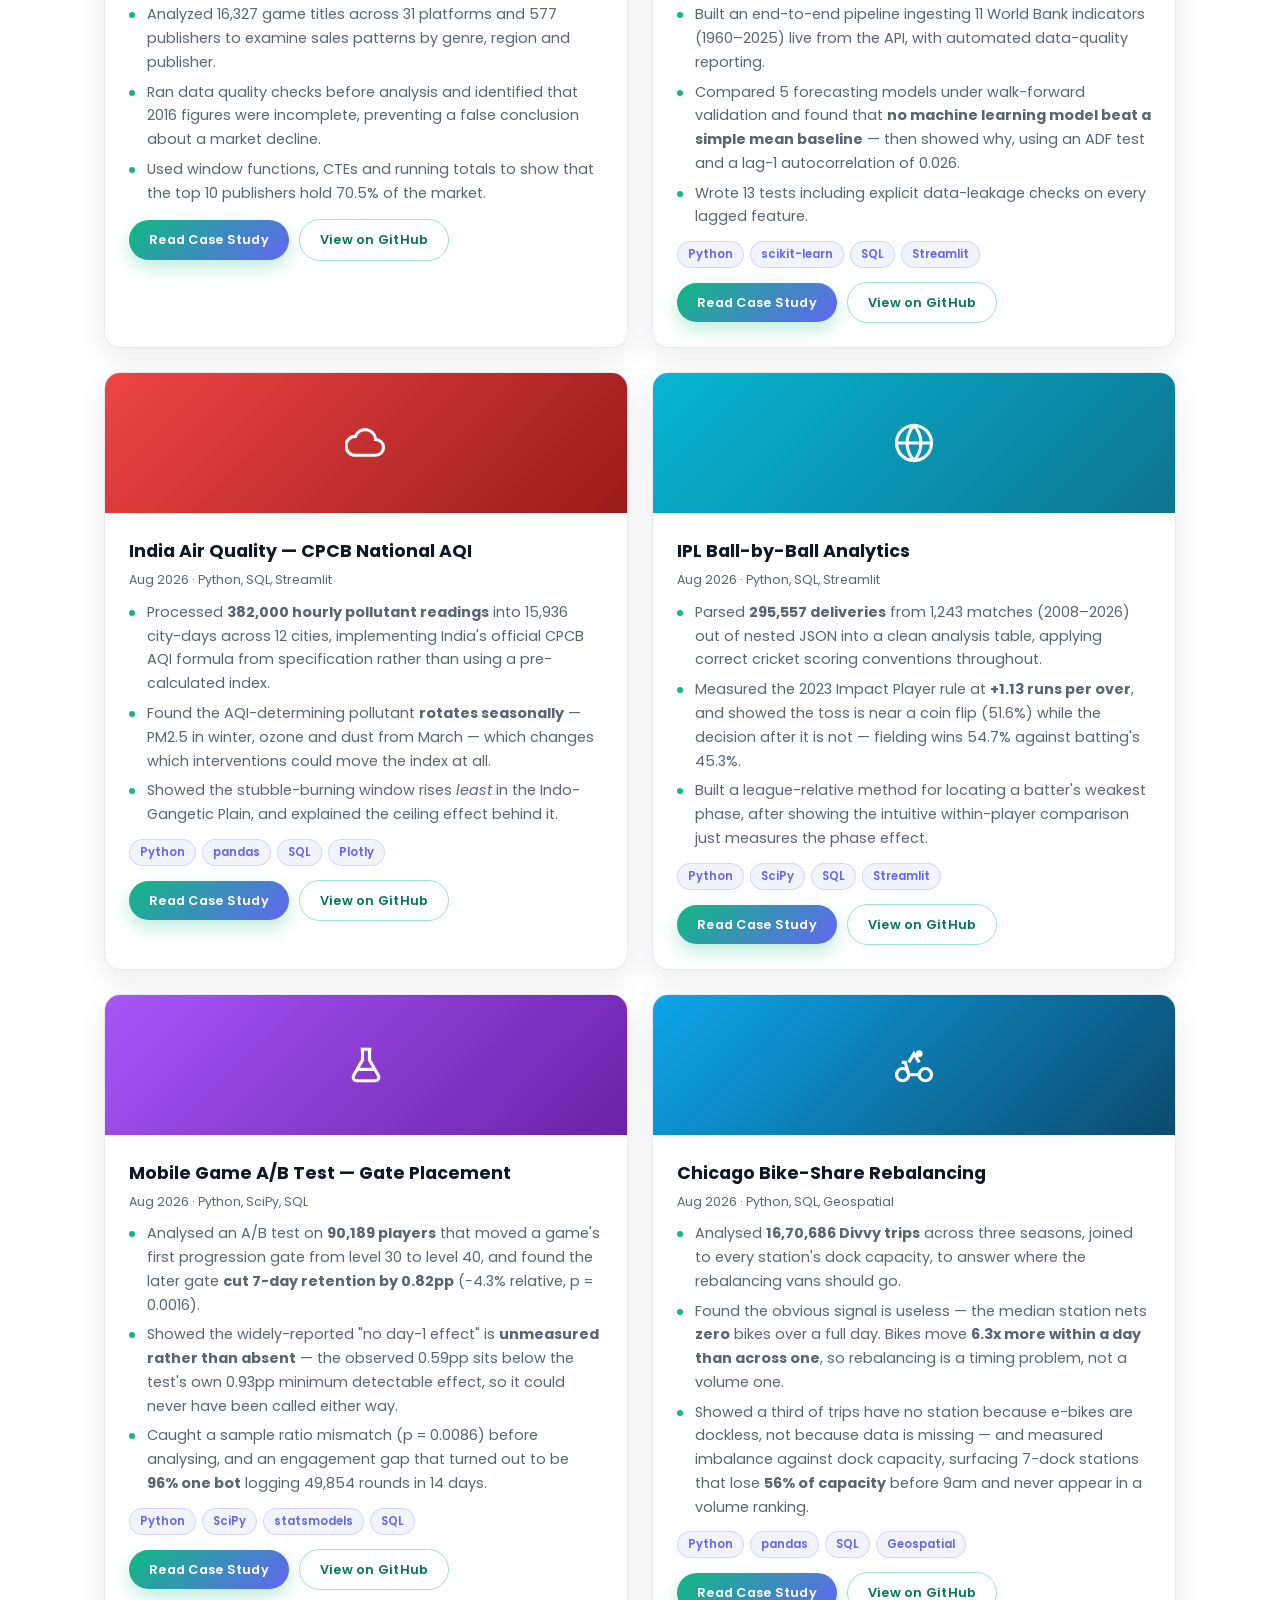
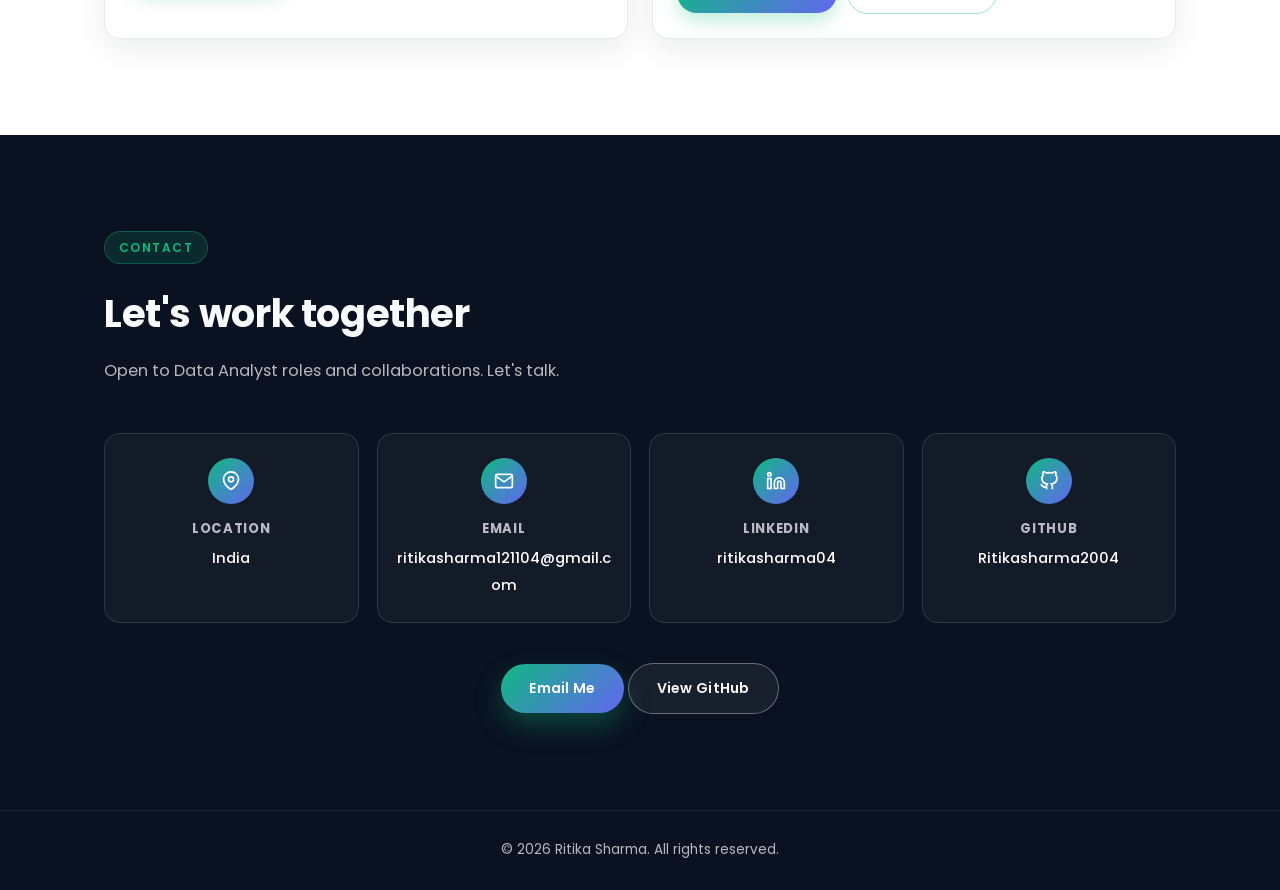
==== commit 3642427f: "Serve the preview image as JPEG for link unfurlers" ====
--- a/index.html
+++ b/index.html
@@ -13,7 +13,9 @@
   <meta property="og:url" content="https://ritikasharma2004.github.io/ritika-portfolio/">
   <meta property="og:title" content="Ritika Sharma — Data Analyst">
   <meta property="og:description" content="Data Analyst working across SQL, Python, Power BI, DAX, and Excel — with 8 end-to-end case studies turning raw data into decision-ready insights.">
-  <meta property="og:image" content="https://ritikasharma2004.github.io/ritika-portfolio/images/og-preview.png">
+  <meta property="og:image" content="https://ritikasharma2004.github.io/ritika-portfolio/images/og-preview.jpg">
+  <meta property="og:image:secure_url" content="https://ritikasharma2004.github.io/ritika-portfolio/images/og-preview.jpg">
+  <meta property="og:image:type" content="image/jpeg">
   <meta property="og:image:width" content="1200">
   <meta property="og:image:height" content="630">
   <meta property="og:image:alt" content="Ritika Sharma — Data Analyst. SQL, Python, Power BI, DAX, Excel.">
@@ -22,7 +24,7 @@
   <meta name="twitter:card" content="summary_large_image">
   <meta name="twitter:title" content="Ritika Sharma — Data Analyst">
   <meta name="twitter:description" content="Data Analyst working across SQL, Python, Power BI, DAX, and Excel — with 8 end-to-end case studies turning raw data into decision-ready insights.">
-  <meta name="twitter:image" content="https://ritikasharma2004.github.io/ritika-portfolio/images/og-preview.png">
+  <meta name="twitter:image" content="https://ritikasharma2004.github.io/ritika-portfolio/images/og-preview.jpg">
   <link rel="preconnect" href="https://fonts.googleapis.com">
   <link href="https://fonts.googleapis.com/css?family=Poppins:400,500,600,700,800" rel="stylesheet">
   <link rel="stylesheet" href="css/main.css?v=6">
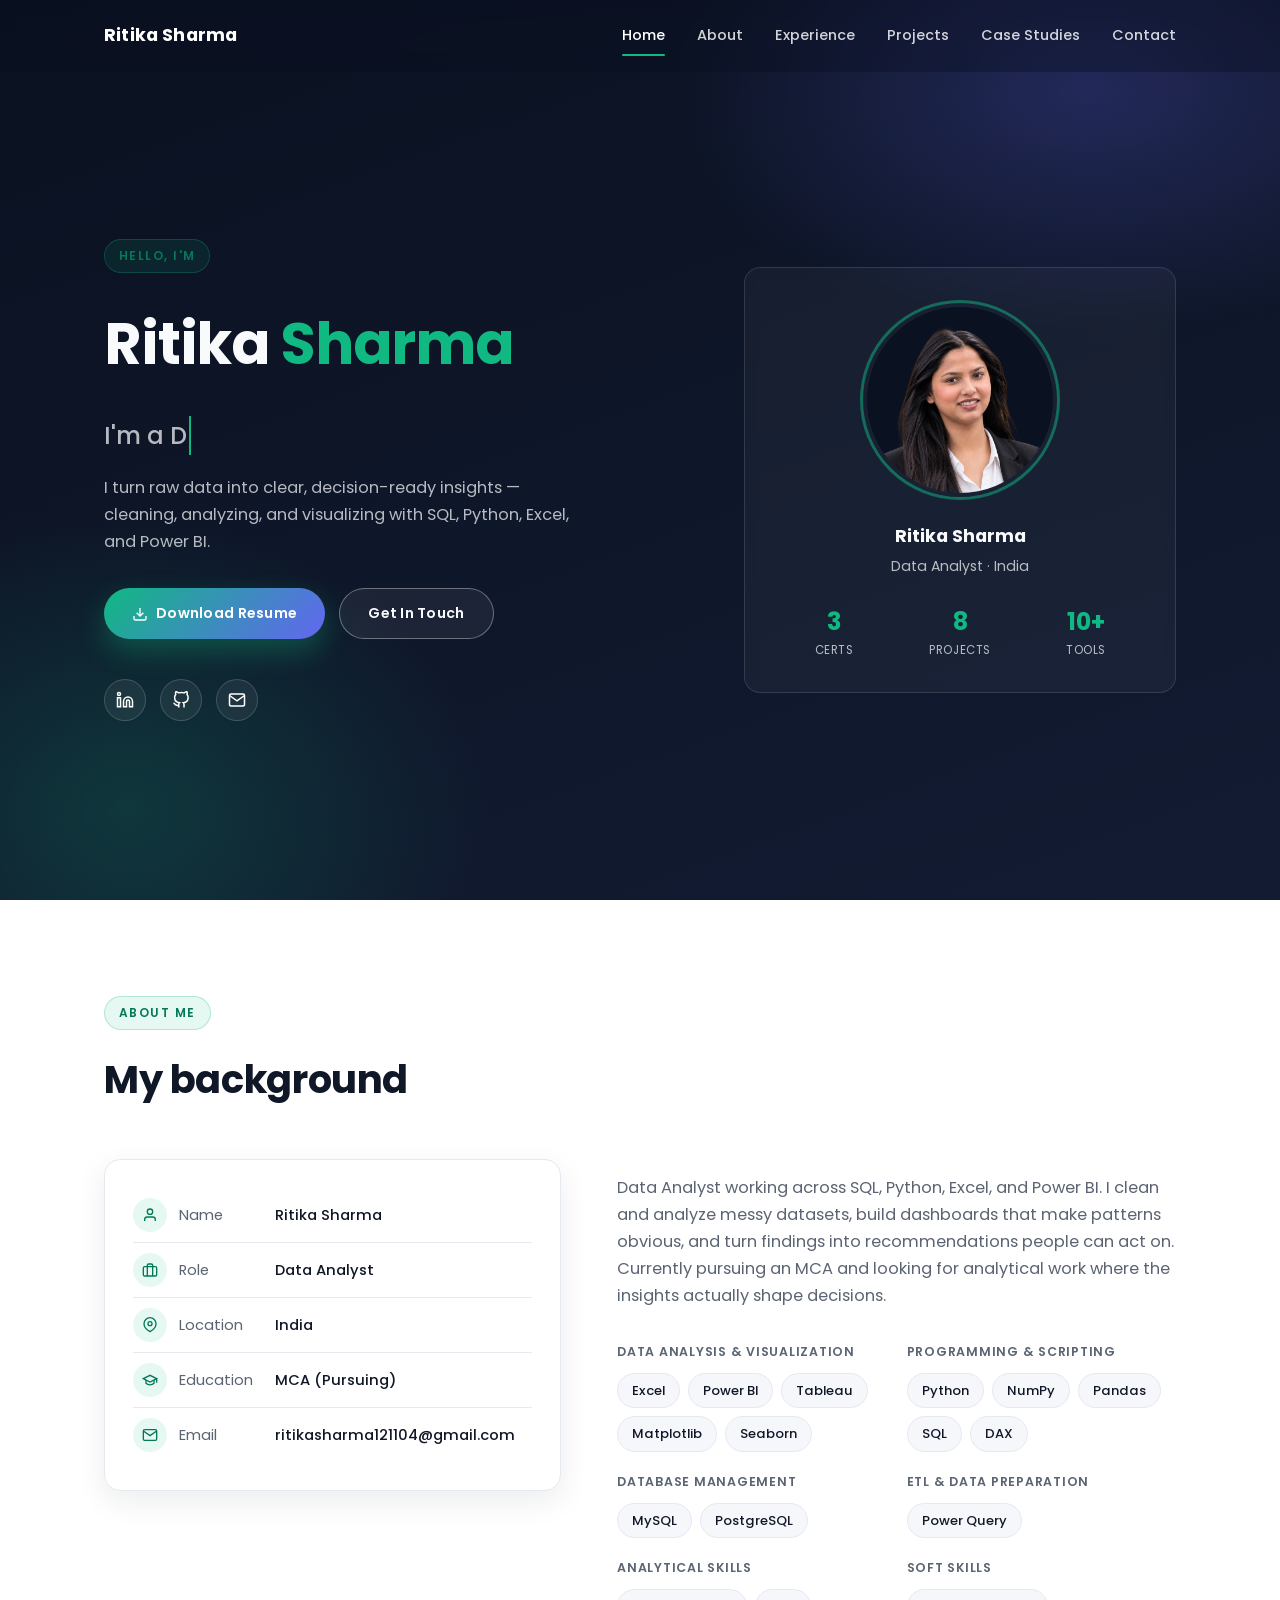
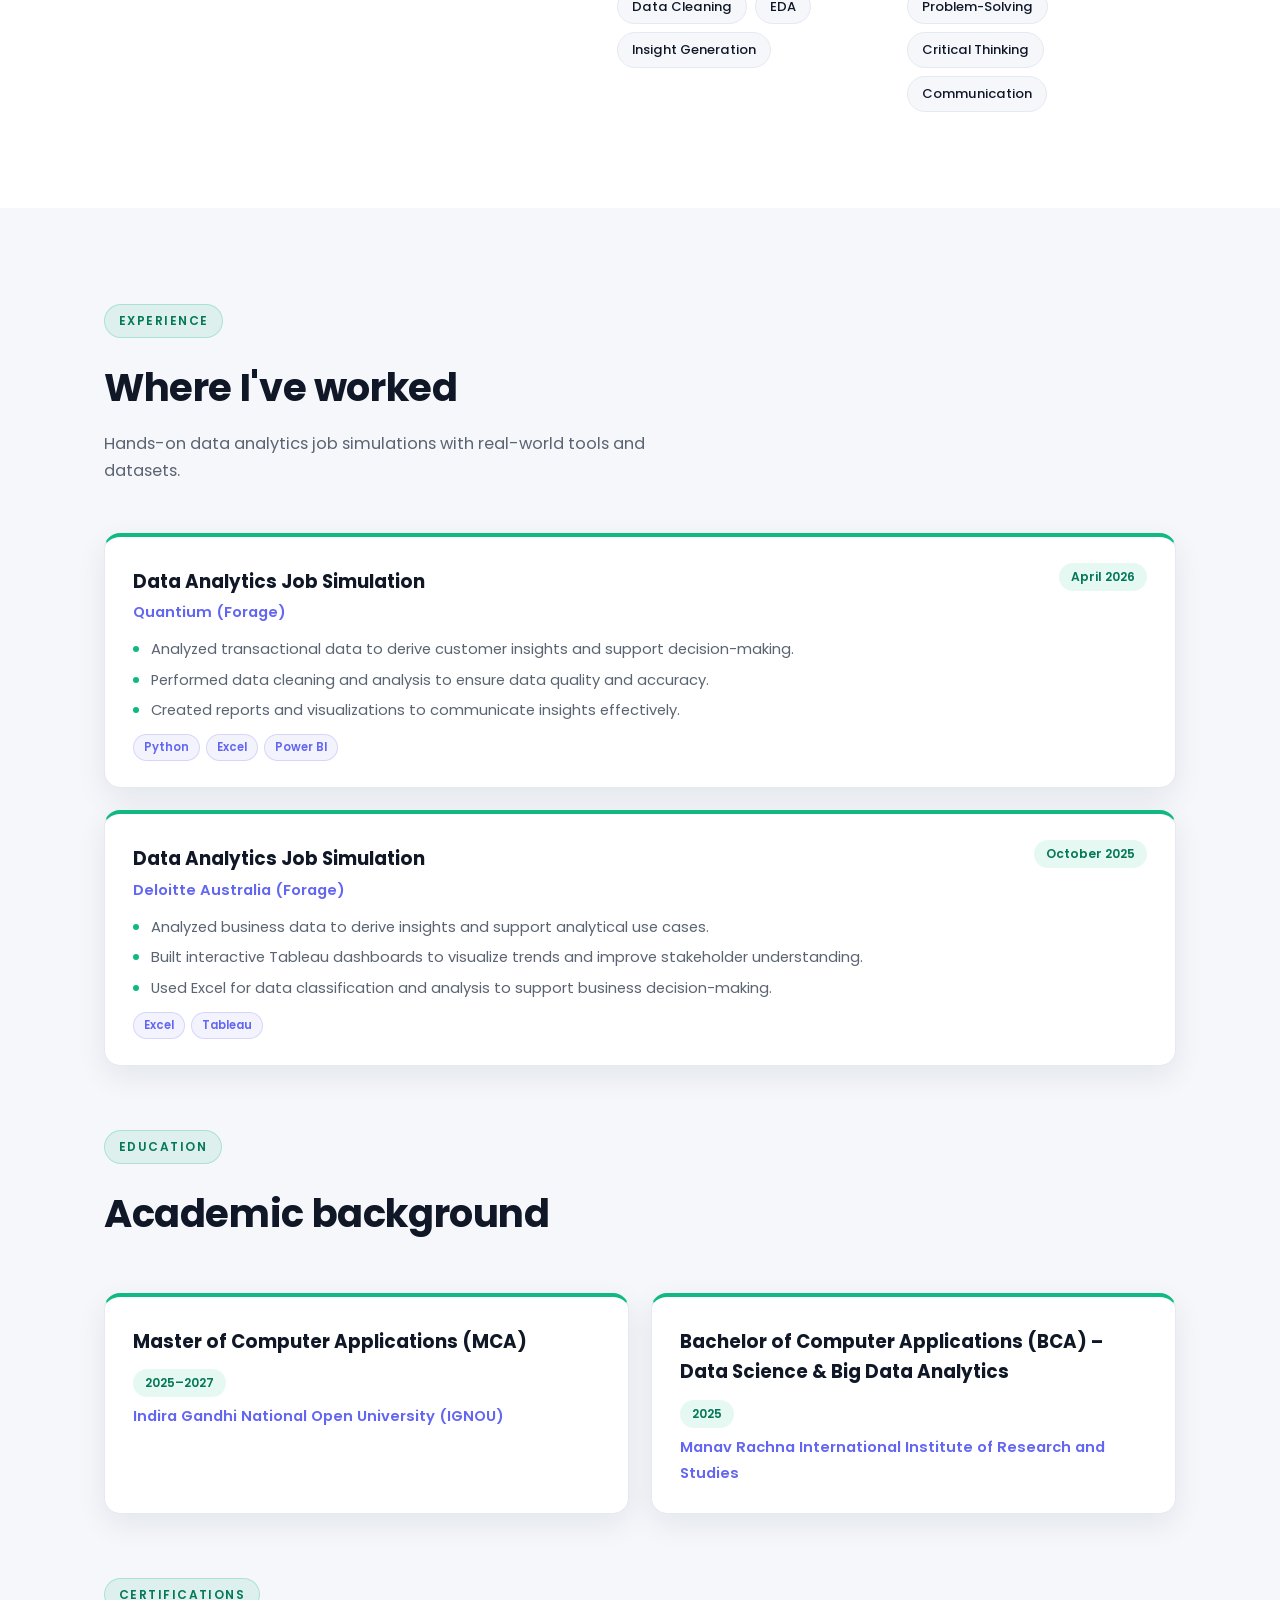
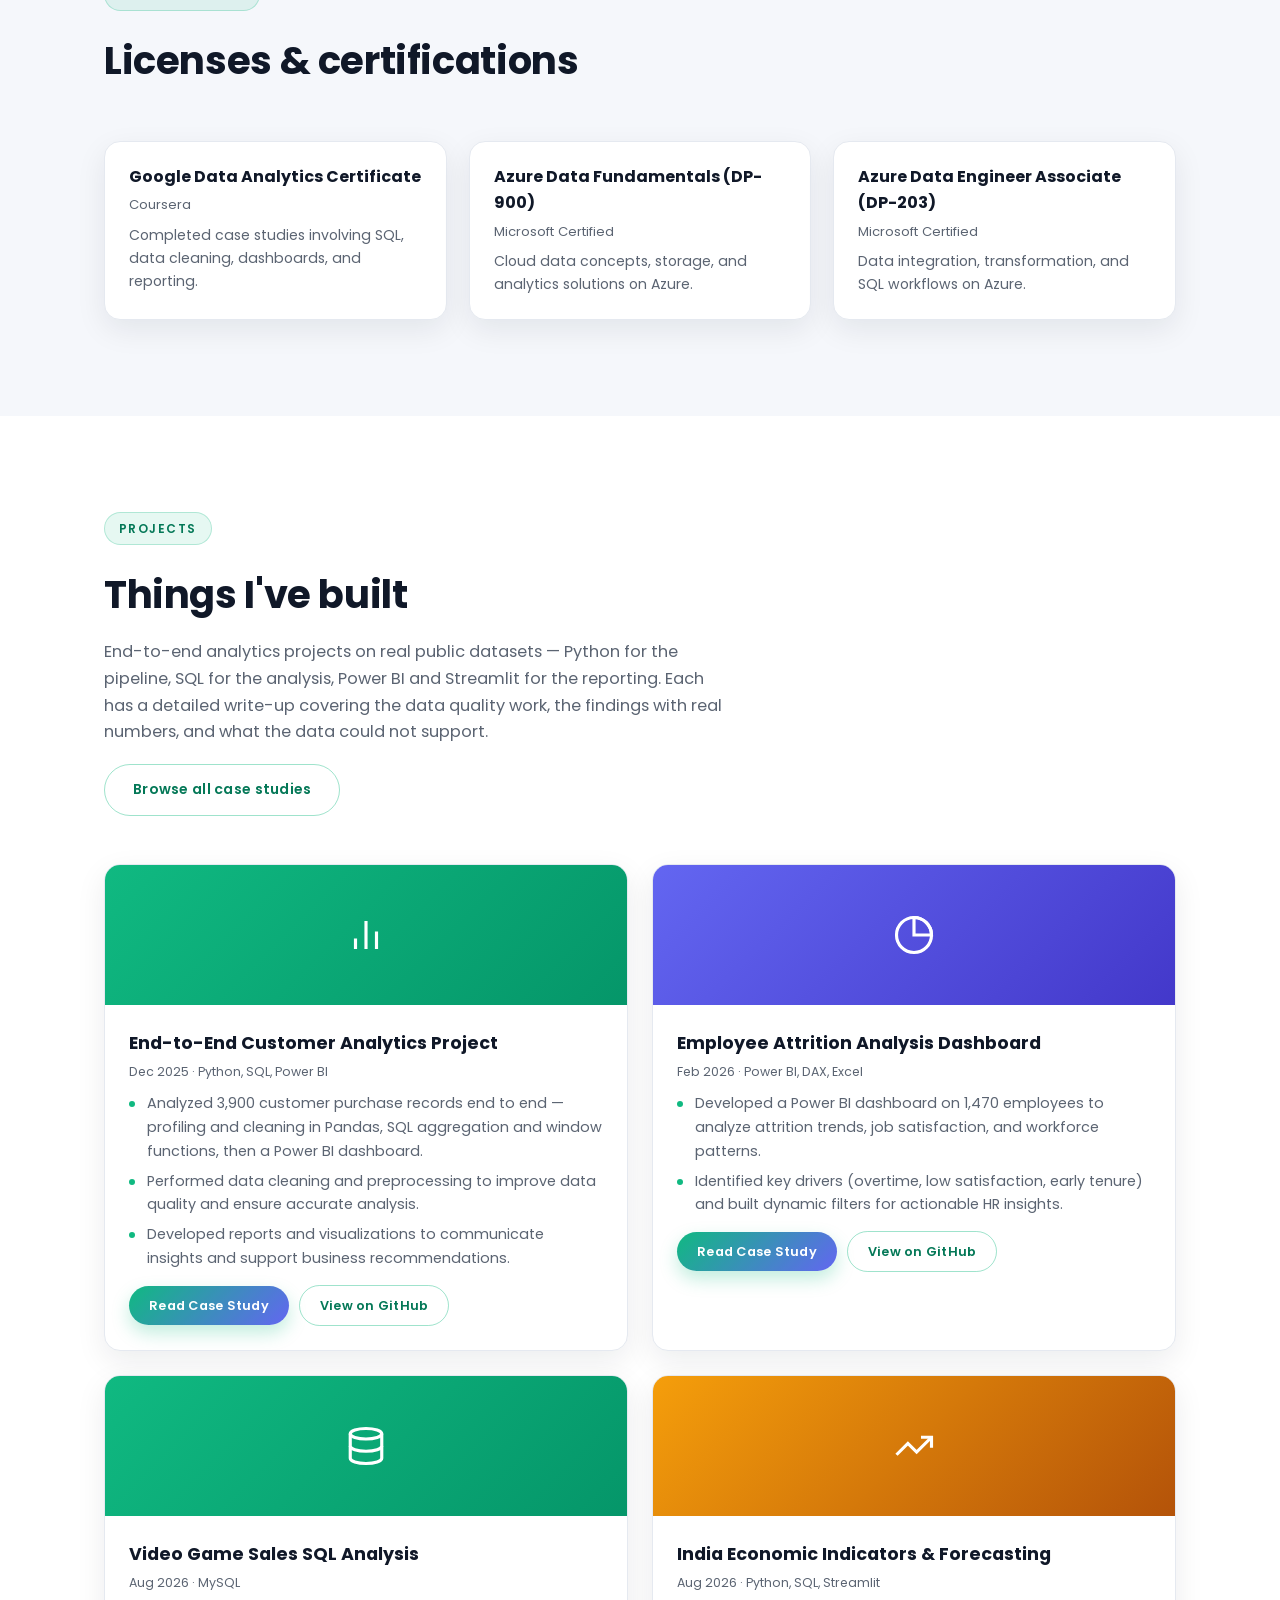
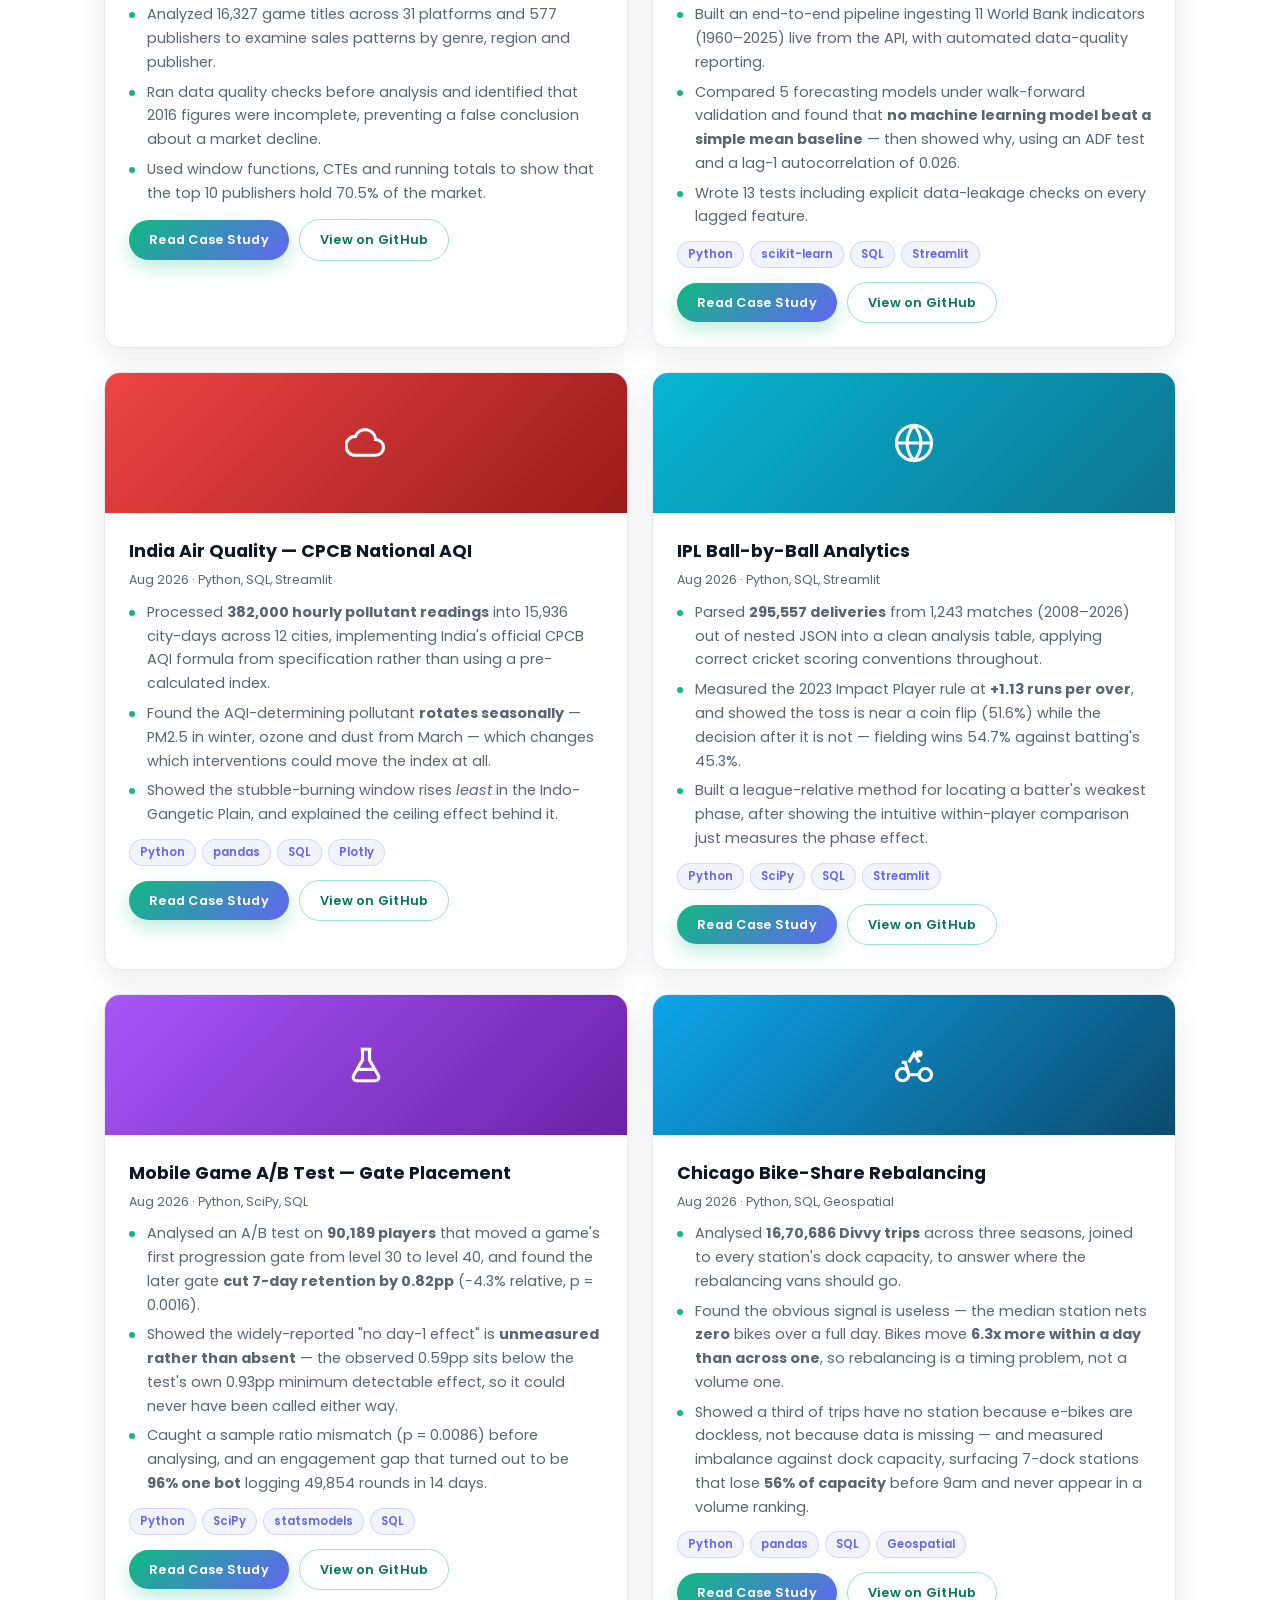
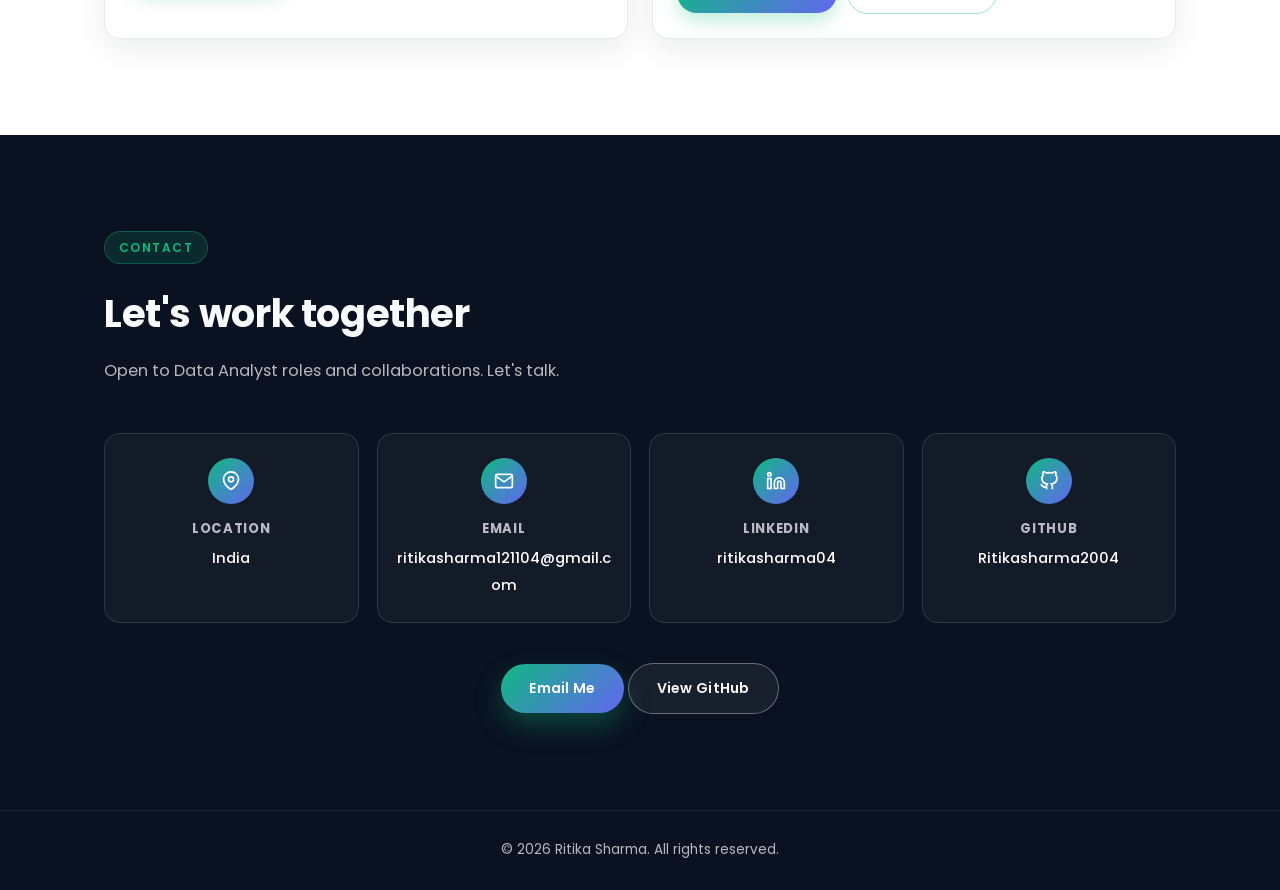
==== commit e707e378: "Drop the project count from the preview metadata" ====
--- a/index.html
+++ b/index.html
@@ -12,7 +12,7 @@
   <meta property="og:site_name" content="Ritika Sharma">
   <meta property="og:url" content="https://ritikasharma2004.github.io/ritika-portfolio/">
   <meta property="og:title" content="Ritika Sharma — Data Analyst">
-  <meta property="og:description" content="Data Analyst working across SQL, Python, Power BI, DAX, and Excel — with 8 end-to-end case studies turning raw data into decision-ready insights.">
+  <meta property="og:description" content="Data Analyst working across SQL, Python, Power BI, DAX, and Excel — turning raw data into decision-ready insights through end-to-end case studies.">
   <meta property="og:image" content="https://ritikasharma2004.github.io/ritika-portfolio/images/og-preview.jpg">
   <meta property="og:image:secure_url" content="https://ritikasharma2004.github.io/ritika-portfolio/images/og-preview.jpg">
   <meta property="og:image:type" content="image/jpeg">
@@ -23,7 +23,7 @@
   <!-- Twitter / X -->
   <meta name="twitter:card" content="summary_large_image">
   <meta name="twitter:title" content="Ritika Sharma — Data Analyst">
-  <meta name="twitter:description" content="Data Analyst working across SQL, Python, Power BI, DAX, and Excel — with 8 end-to-end case studies turning raw data into decision-ready insights.">
+  <meta name="twitter:description" content="Data Analyst working across SQL, Python, Power BI, DAX, and Excel — turning raw data into decision-ready insights through end-to-end case studies.">
   <meta name="twitter:image" content="https://ritikasharma2004.github.io/ritika-portfolio/images/og-preview.jpg">
   <link rel="preconnect" href="https://fonts.googleapis.com">
   <link href="https://fonts.googleapis.com/css?family=Poppins:400,500,600,700,800" rel="stylesheet">
